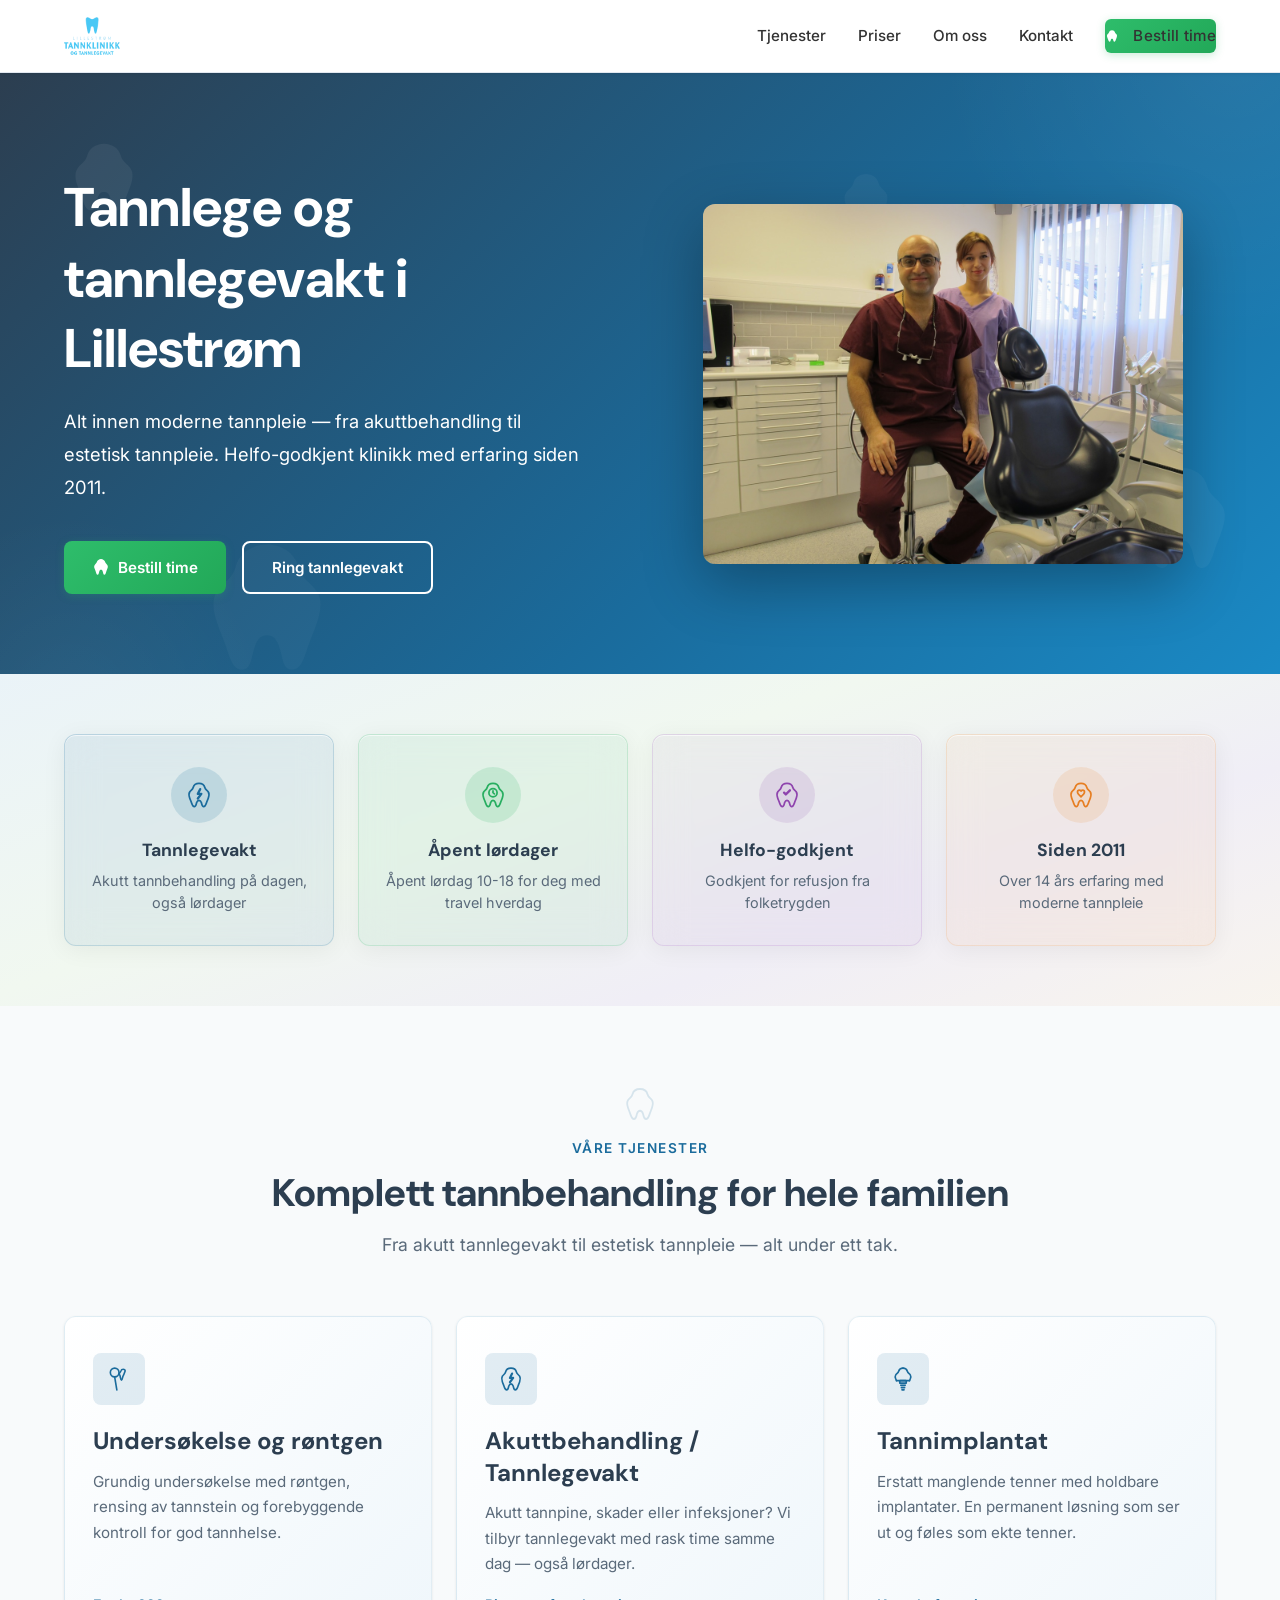
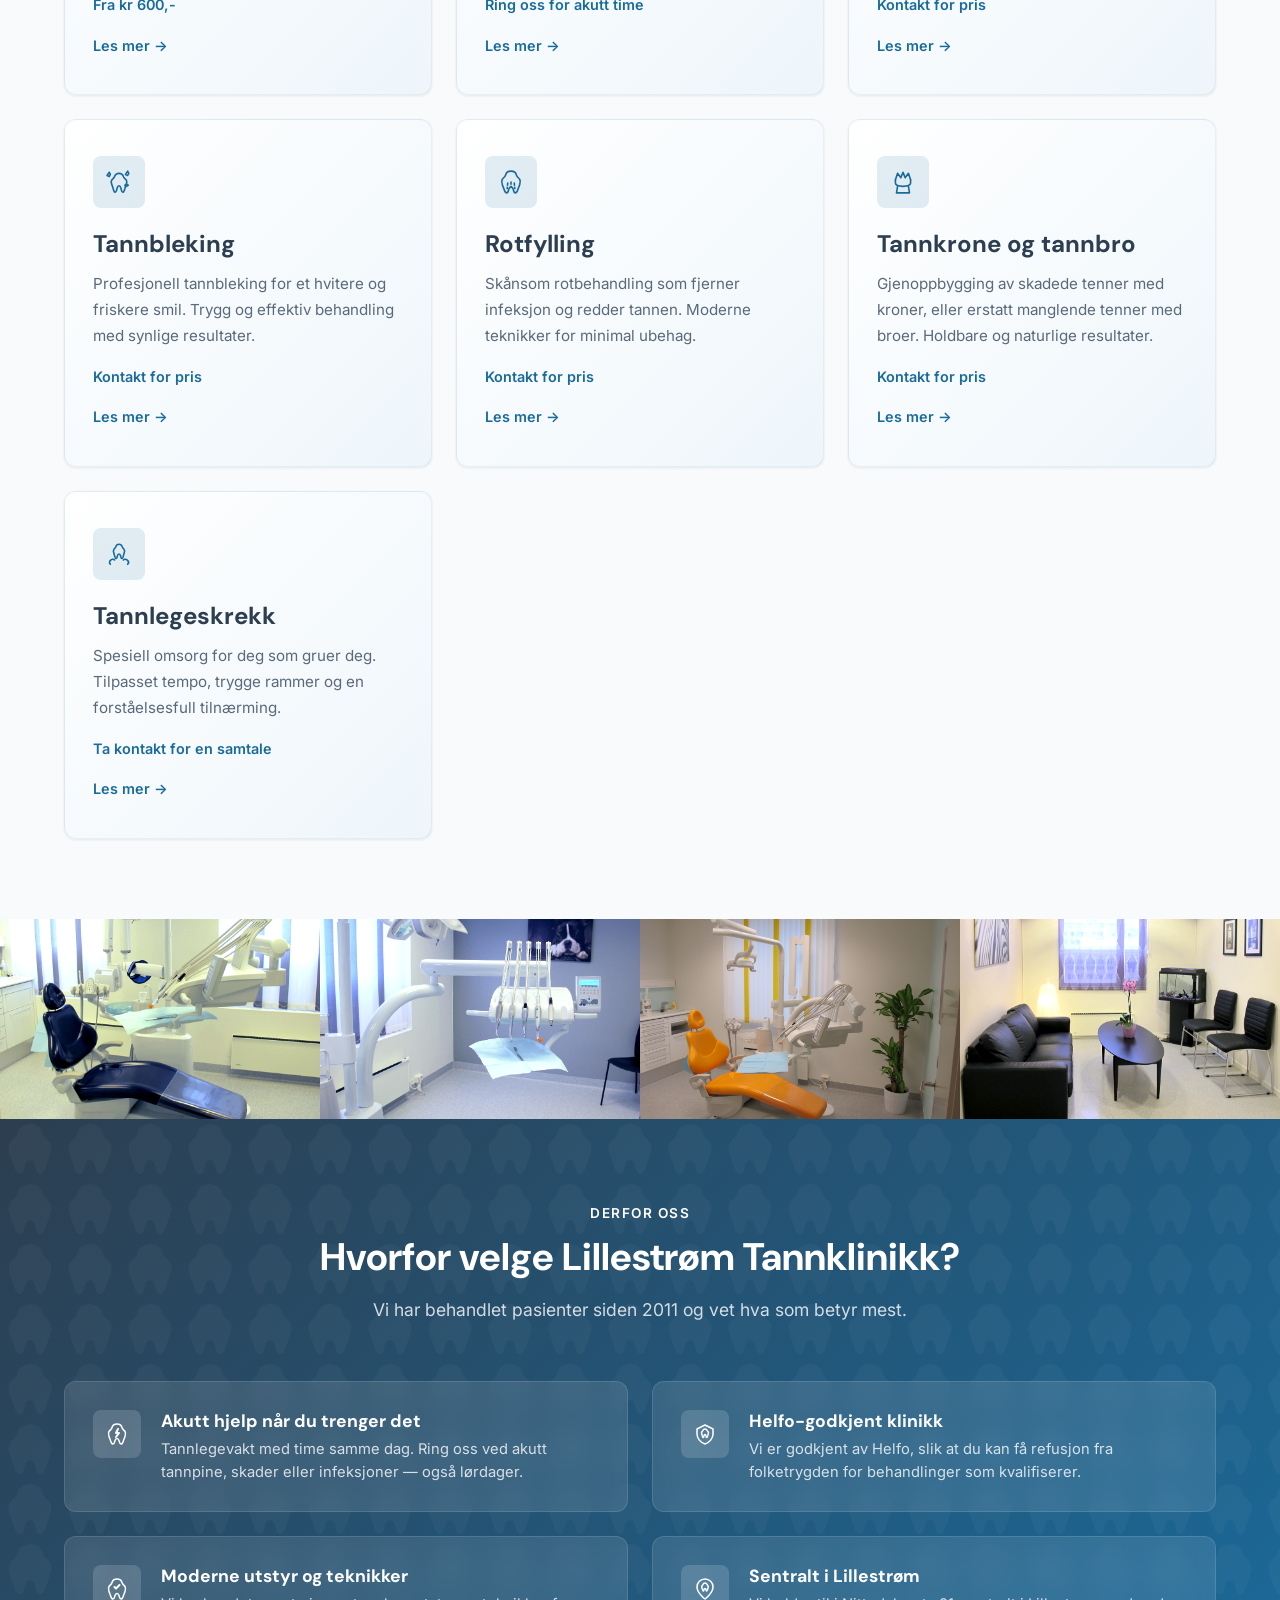
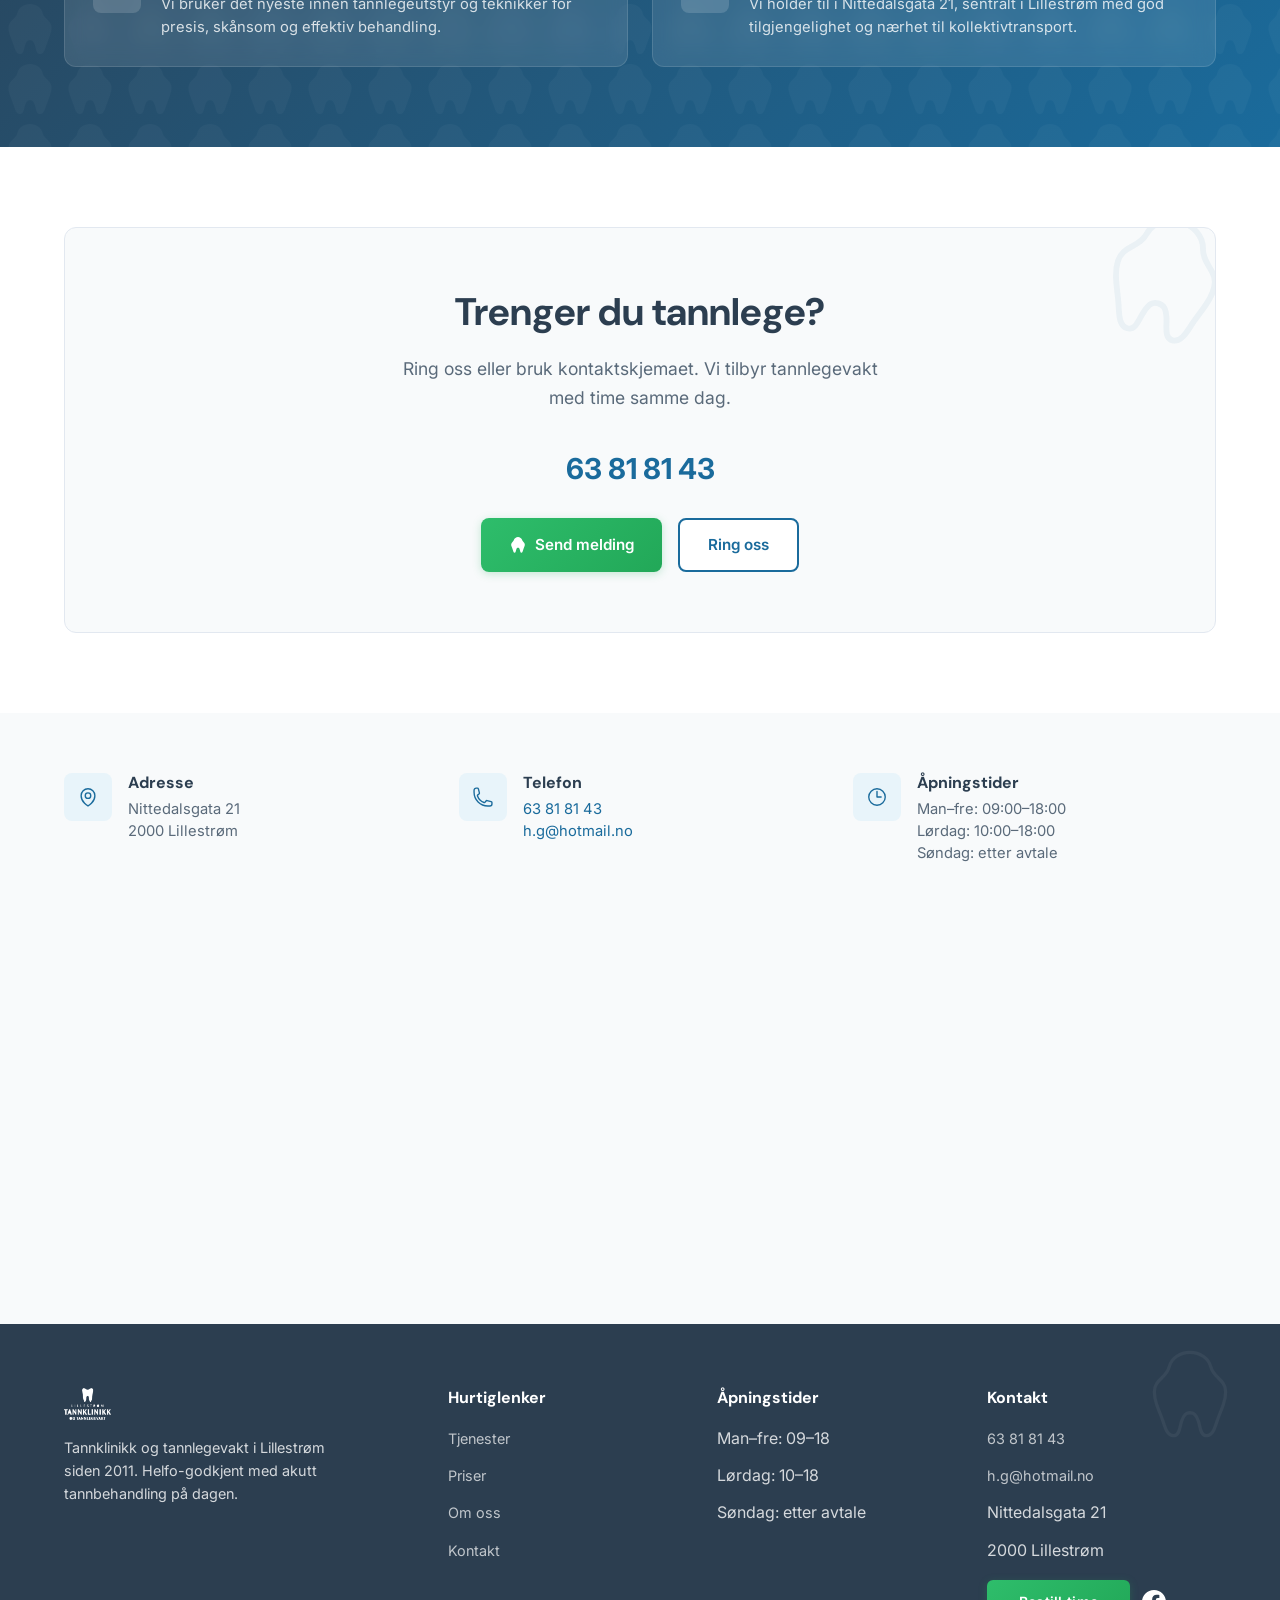
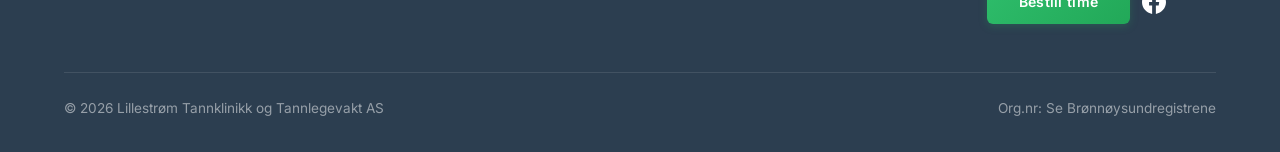
==== index.html @ 437e8899 "Add real clinic images, update om-side and forside - Add 9 clinic photos (team, treatment rooms, wai" ====
<!DOCTYPE html>
<html lang="nb">
<head>
  <meta charset="UTF-8">
  <meta name="viewport" content="width=device-width, initial-scale=1.0">
  <title>Lillestrøm Tannklinikk og Tannlegevakt — Tannlege i Lillestrøm</title>
  <meta name="description" content="Lillestrøm Tannklinikk og Tannlegevakt tilbyr alt innen moderne tannpleie. Akutt tannbehandling på dagen. Åpent man-fre 09-18, lørdag 10-18. Ring 63 81 81 43.">
  <meta name="keywords" content="tannlege lillestrøm, tannlegevakt, tannklinikk lillestrøm, akutt tannbehandling, tannimplantat">

  <!-- Open Graph -->
  <meta property="og:title" content="Lillestrøm Tannklinikk og Tannlegevakt">
  <meta property="og:description" content="Alt innen moderne tannpleie. Akutt tannbehandling på dagen. Helfo-godkjent.">
  <meta property="og:type" content="website">
  <meta property="og:url" content="https://www.lillestromtannlegevakt.no/">
  <meta property="og:locale" content="nb_NO">

  <!-- Fonts -->
  <link rel="preconnect" href="https://fonts.googleapis.com">
  <link rel="preconnect" href="https://fonts.gstatic.com" crossorigin>
  <link href="https://fonts.googleapis.com/css2?family=DM+Sans:wght@400;500;600;700&family=Inter:wght@400;500;600;700&display=swap" rel="stylesheet">

  <link rel="stylesheet" href="style.css">

  <!-- Schema.org LocalBusiness + Dentist -->
  <script type="application/ld+json">
  {
    "@context": "https://schema.org",
    "@type": "Dentist",
    "name": "Lillestrøm Tannklinikk og Tannlegevakt AS",
    "url": "https://www.lillestromtannlegevakt.no",
    "telephone": "+47 63 81 81 43",
    "email": "h.g@hotmail.no",
    "address": {
      "@type": "PostalAddress",
      "streetAddress": "Nittedalsgata 21",
      "addressLocality": "Lillestrøm",
      "postalCode": "2000",
      "addressCountry": "NO"
    },
    "openingHoursSpecification": [
      { "@type": "OpeningHoursSpecification", "dayOfWeek": ["Monday","Tuesday","Wednesday","Thursday","Friday"], "opens": "09:00", "closes": "18:00" },
      { "@type": "OpeningHoursSpecification", "dayOfWeek": ["Saturday"], "opens": "10:00", "closes": "18:00" }
    ],
    "priceRange": "$$",
    "foundingDate": "2011",
    "description": "Tannklinikk og tannlegevakt i Lillestrøm. Akutt tannbehandling på dagen. Helfo-godkjent."
  }
  </script>
</head>
<body>

  <!-- ===== HEADER ===== -->
  <header class="header">
    <div class="container">
      <a href="index.html" class="logo">
        <img src="assets/images/logo.png" alt="Lillestrøm Tannklinikk og Tannlegevakt AS" loading="eager">
      </a>
      <nav>
        <ul class="nav-links" id="navLinks">
          <li><a href="tjenester.html">Tjenester</a></li>
          <li><a href="priser.html">Priser</a></li>
          <li><a href="om.html">Om oss</a></li>
          <li><a href="kontakt.html">Kontakt</a></li>
          <li><a href="kontakt.html" class="btn btn-primary btn-nav">Bestill time</a></li>
        </ul>
      </nav>
      <button class="hamburger" id="hamburger" aria-label="Meny">
        <span></span>
        <span></span>
        <span></span>
      </button>
    </div>
  </header>

  <!-- ===== HERO ===== -->
  <section class="hero">
    <!-- Floating tooth decorations -->
    <div class="hero-teeth-decor" aria-hidden="true">
      <svg class="floating-tooth ft-1" viewBox="0 0 24 24" fill="rgba(255,255,255,0.06)"><path d="M12 2C9.5 2 7.5 3.5 7 5.5C6.5 7.5 5 8 4 9.5C3 11 3.5 13 4 14.5C4.5 16 5 17 5.5 18.5C6 20 6.5 22 8 22C9.5 22 9.5 20 10 18.5C10.5 17 11 16.5 12 16.5C13 16.5 13.5 17 14 18.5C14.5 20 14.5 22 16 22C17.5 22 18 20 18.5 18.5C19 17 19.5 16 20 14.5C20.5 13 21 11 20 9.5C19 8 17.5 7.5 17 5.5C16.5 3.5 14.5 2 12 2Z"/></svg>
      <svg class="floating-tooth ft-2" viewBox="0 0 24 24" fill="rgba(255,255,255,0.04)"><path d="M12 2C9.5 2 7.5 3.5 7 5.5C6.5 7.5 5 8 4 9.5C3 11 3.5 13 4 14.5C4.5 16 5 17 5.5 18.5C6 20 6.5 22 8 22C9.5 22 9.5 20 10 18.5C10.5 17 11 16.5 12 16.5C13 16.5 13.5 17 14 18.5C14.5 20 14.5 22 16 22C17.5 22 18 20 18.5 18.5C19 17 19.5 16 20 14.5C20.5 13 21 11 20 9.5C19 8 17.5 7.5 17 5.5C16.5 3.5 14.5 2 12 2Z"/></svg>
      <svg class="floating-tooth ft-3" viewBox="0 0 24 24" fill="rgba(255,255,255,0.05)"><path d="M12 2C9.5 2 7.5 3.5 7 5.5C6.5 7.5 5 8 4 9.5C3 11 3.5 13 4 14.5C4.5 16 5 17 5.5 18.5C6 20 6.5 22 8 22C9.5 22 9.5 20 10 18.5C10.5 17 11 16.5 12 16.5C13 16.5 13.5 17 14 18.5C14.5 20 14.5 22 16 22C17.5 22 18 20 18.5 18.5C19 17 19.5 16 20 14.5C20.5 13 21 11 20 9.5C19 8 17.5 7.5 17 5.5C16.5 3.5 14.5 2 12 2Z"/></svg>
      <svg class="floating-tooth ft-4" viewBox="0 0 24 24" fill="rgba(255,255,255,0.03)"><path d="M12 2C9.5 2 7.5 3.5 7 5.5C6.5 7.5 5 8 4 9.5C3 11 3.5 13 4 14.5C4.5 16 5 17 5.5 18.5C6 20 6.5 22 8 22C9.5 22 9.5 20 10 18.5C10.5 17 11 16.5 12 16.5C13 16.5 13.5 17 14 18.5C14.5 20 14.5 22 16 22C17.5 22 18 20 18.5 18.5C19 17 19.5 16 20 14.5C20.5 13 21 11 20 9.5C19 8 17.5 7.5 17 5.5C16.5 3.5 14.5 2 12 2Z"/></svg>
      <svg class="floating-tooth ft-5" viewBox="0 0 24 24" fill="rgba(255,255,255,0.04)"><path d="M12 2C9.5 2 7.5 3.5 7 5.5C6.5 7.5 5 8 4 9.5C3 11 3.5 13 4 14.5C4.5 16 5 17 5.5 18.5C6 20 6.5 22 8 22C9.5 22 9.5 20 10 18.5C10.5 17 11 16.5 12 16.5C13 16.5 13.5 17 14 18.5C14.5 20 14.5 22 16 22C17.5 22 18 20 18.5 18.5C19 17 19.5 16 20 14.5C20.5 13 21 11 20 9.5C19 8 17.5 7.5 17 5.5C16.5 3.5 14.5 2 12 2Z"/></svg>
    </div>
    <div class="container">
      <div class="hero-content">
        <h1>Tannlege og tannlegevakt i Lillestrøm</h1>
        <p>Alt innen moderne tannpleie — fra akuttbehandling til estetisk tannpleie. Helfo-godkjent klinikk med erfaring siden 2011.</p>
        <div class="hero-buttons">
          <a href="kontakt.html" class="btn btn-primary btn-tooth-icon">
            <svg class="btn-icon" viewBox="0 0 20 20" fill="currentColor"><path d="M10 1C7.8 1 6 2.5 5.5 4.3C5 6 3.8 6.5 3 7.8C2 9 2.5 10.8 3 12C3.5 13.3 3.8 14 4.2 15.3C4.7 17 5 18.5 6.2 18.5C7.5 18.5 7.5 17 8 15.3C8.5 13.5 8.8 13 10 13C11.2 13 11.5 13.5 12 15.3C12.5 17 12.5 18.5 13.8 18.5C15 18.5 15.3 17 15.8 15.3C16.2 14 16.5 13.3 17 12C17.5 10.8 18 9 17 7.8C16.2 6.5 15 6 14.5 4.3C14 2.5 12.2 1 10 1Z"/></svg>
            Bestill time
          </a>
          <a href="tel:63818143" class="btn btn-outline">Ring tannlegevakt</a>
        </div>
      </div>
      <div class="hero-image">
        <img src="assets/images/klinikk-1.png" alt="Tannlege Hossein Golkhani og assistent ved Lillestrøm Tannklinikk" class="hero-img" loading="eager">
      </div>
    </div>
  </section>

  <!-- ===== TRUST BADGES ===== -->
  <section class="trust">
    <div class="container">
      <div class="trust-grid">
        <div class="trust-card fade-in">
          <div class="trust-icon">
            <!-- Tooth with lightning = tannlegevakt -->
            <svg xmlns="http://www.w3.org/2000/svg" viewBox="0 0 24 24" fill="none" stroke="currentColor" stroke-width="1.5" stroke-linecap="round" stroke-linejoin="round"><path d="M12 2C9.5 2 7.5 3.5 7 5.5C6.5 7.5 5 8 4 9.5C3 11 3.5 13 4 14.5C4.5 16 5 17 5.5 18.5C6 20 6.5 22 8 22C9.5 22 9.5 20 10 18.5C10.5 17 11 16.5 12 16.5C13 16.5 13.5 17 14 18.5C14.5 20 14.5 22 16 22C17.5 22 18 20 18.5 18.5C19 17 19.5 16 20 14.5C20.5 13 21 11 20 9.5C19 8 17.5 7.5 17 5.5C16.5 3.5 14.5 2 12 2Z"/><path d="M13 7L11 11H14L11 15" stroke-width="2"/></svg>
          </div>
          <h3>Tannlegevakt</h3>
          <p>Akutt tannbehandling på dagen, også lørdager</p>
        </div>
        <div class="trust-card fade-in">
          <div class="trust-icon">
            <!-- Tooth with clock -->
            <svg xmlns="http://www.w3.org/2000/svg" viewBox="0 0 24 24" fill="none" stroke="currentColor" stroke-width="1.5" stroke-linecap="round" stroke-linejoin="round"><path d="M12 2C9.5 2 7.5 3.5 7 5.5C6.5 7.5 5 8 4 9.5C3 11 3.5 13 4 14.5C4.5 16 5 17 5.5 18.5C6 20 6.5 22 8 22C9.5 22 9.5 20 10 18.5C10.5 17 11 16.5 12 16.5C13 16.5 13.5 17 14 18.5C14.5 20 14.5 22 16 22C17.5 22 18 20 18.5 18.5C19 17 19.5 16 20 14.5C20.5 13 21 11 20 9.5C19 8 17.5 7.5 17 5.5C16.5 3.5 14.5 2 12 2Z"/><circle cx="12" cy="10" r="3.5"/><path d="M12 8.5V10L13.2 11"/></svg>
          </div>
          <h3>Åpent lørdager</h3>
          <p>Åpent lørdag 10-18 for deg med travel hverdag</p>
        </div>
        <div class="trust-card fade-in">
          <div class="trust-icon">
            <!-- Tooth with shield/checkmark = Helfo -->
            <svg xmlns="http://www.w3.org/2000/svg" viewBox="0 0 24 24" fill="none" stroke="currentColor" stroke-width="1.5" stroke-linecap="round" stroke-linejoin="round"><path d="M12 2C9.5 2 7.5 3.5 7 5.5C6.5 7.5 5 8 4 9.5C3 11 3.5 13 4 14.5C4.5 16 5 17 5.5 18.5C6 20 6.5 22 8 22C9.5 22 9.5 20 10 18.5C10.5 17 11 16.5 12 16.5C13 16.5 13.5 17 14 18.5C14.5 20 14.5 22 16 22C17.5 22 18 20 18.5 18.5C19 17 19.5 16 20 14.5C20.5 13 21 11 20 9.5C19 8 17.5 7.5 17 5.5C16.5 3.5 14.5 2 12 2Z"/><path d="M9.5 10L11 11.5L14.5 8" stroke-width="2"/></svg>
          </div>
          <h3>Helfo-godkjent</h3>
          <p>Godkjent for refusjon fra folketrygden</p>
        </div>
        <div class="trust-card fade-in">
          <div class="trust-icon">
            <!-- Tooth with heart = trust/experience -->
            <svg xmlns="http://www.w3.org/2000/svg" viewBox="0 0 24 24" fill="none" stroke="currentColor" stroke-width="1.5" stroke-linecap="round" stroke-linejoin="round"><path d="M12 2C9.5 2 7.5 3.5 7 5.5C6.5 7.5 5 8 4 9.5C3 11 3.5 13 4 14.5C4.5 16 5 17 5.5 18.5C6 20 6.5 22 8 22C9.5 22 9.5 20 10 18.5C10.5 17 11 16.5 12 16.5C13 16.5 13.5 17 14 18.5C14.5 20 14.5 22 16 22C17.5 22 18 20 18.5 18.5C19 17 19.5 16 20 14.5C20.5 13 21 11 20 9.5C19 8 17.5 7.5 17 5.5C16.5 3.5 14.5 2 12 2Z"/><path d="M12 13.5C12 13.5 9 11 9 9.5C9 8.5 9.7 7.8 10.5 7.8C11.1 7.8 11.7 8.2 12 8.7C12.3 8.2 12.9 7.8 13.5 7.8C14.3 7.8 15 8.5 15 9.5C15 11 12 13.5 12 13.5Z"/></svg>
          </div>
          <h3>Siden 2011</h3>
          <p>Over 14 års erfaring med moderne tannpleie</p>
        </div>
      </div>
    </div>
  </section>

  <!-- ===== TJENESTER ===== -->
  <section class="services" id="tjenester">
    <div class="container">
      <div class="section-header fade-in">
        <div class="section-tooth-icon" aria-hidden="true">
          <svg viewBox="0 0 24 24" fill="none" stroke="currentColor" stroke-width="1.2"><path d="M12 2C9.5 2 7.5 3.5 7 5.5C6.5 7.5 5 8 4 9.5C3 11 3.5 13 4 14.5C4.5 16 5 17 5.5 18.5C6 20 6.5 22 8 22C9.5 22 9.5 20 10 18.5C10.5 17 11 16.5 12 16.5C13 16.5 13.5 17 14 18.5C14.5 20 14.5 22 16 22C17.5 22 18 20 18.5 18.5C19 17 19.5 16 20 14.5C20.5 13 21 11 20 9.5C19 8 17.5 7.5 17 5.5C16.5 3.5 14.5 2 12 2Z"/></svg>
        </div>
        <span class="section-label">Våre tjenester</span>
        <h2>Komplett tannbehandling for hele familien</h2>
        <p>Fra akutt tannlegevakt til estetisk tannpleie — alt under ett tak.</p>
      </div>
      <div class="services-grid">
        <div class="service-card fade-in">
          <div class="service-icon">
            <!-- Dental mirror + tooth -->
            <svg xmlns="http://www.w3.org/2000/svg" viewBox="0 0 24 24" fill="none" stroke="currentColor" stroke-width="1.5" stroke-linecap="round" stroke-linejoin="round"><circle cx="8" cy="6" r="4"/><path d="M8 10l2 12"/><path d="M16 3c-1 0-2 .7-2.2 1.5-.3 1-.8 1.5-1.3 2-.5.8-.2 1.5.3 2 .3.8.3 1.2.5 2.2.3 1.5.5 2.5 1 2.5s.7-1 1-2.5c.3-1.5.5-1.5 1-2.5.5-1 .5-1.5 1-2.5S18 3 16 3Z"/></svg>
          </div>
          <h3>Undersøkelse og røntgen</h3>
          <p>Grundig undersøkelse med røntgen, rensing av tannstein og forebyggende kontroll for god tannhelse.</p>
          <span class="service-price">Fra kr 600,-</span>
          <a href="tjenester.html#undersokelse" class="link-arrow">Les mer &rarr;</a>
        </div>
        <div class="service-card fade-in">
          <div class="service-icon">
            <!-- Tooth with lightning = emergency -->
            <svg xmlns="http://www.w3.org/2000/svg" viewBox="0 0 24 24" fill="none" stroke="currentColor" stroke-width="1.5" stroke-linecap="round" stroke-linejoin="round"><path d="M12 2C9.5 2 7.5 3.5 7 5.5C6.5 7.5 5 8 4 9.5C3 11 3.5 13 4 14.5C4.5 16 5 17 5.5 18.5C6 20 6.5 22 8 22C9.5 22 9.5 20 10 18.5C10.5 17 11 16.5 12 16.5C13 16.5 13.5 17 14 18.5C14.5 20 14.5 22 16 22C17.5 22 18 20 18.5 18.5C19 17 19.5 16 20 14.5C20.5 13 21 11 20 9.5C19 8 17.5 7.5 17 5.5C16.5 3.5 14.5 2 12 2Z"/><path d="M13 7L11 11H14L11 15" stroke-width="2"/></svg>
          </div>
          <h3>Akuttbehandling / Tannlegevakt</h3>
          <p>Akutt tannpine, skader eller infeksjoner? Vi tilbyr tannlegevakt med rask time samme dag — også lørdager.</p>
          <span class="service-price">Ring oss for akutt time</span>
          <a href="tjenester.html#akutt" class="link-arrow">Les mer &rarr;</a>
        </div>
        <div class="service-card fade-in">
          <div class="service-icon">
            <!-- Implant icon - tooth with screw -->
            <svg xmlns="http://www.w3.org/2000/svg" viewBox="0 0 24 24" fill="none" stroke="currentColor" stroke-width="1.5" stroke-linecap="round" stroke-linejoin="round"><path d="M12 2C10 2 8.5 3.2 8 4.8C7.5 6.5 6.2 7 5.3 8.2C4.5 9.5 4.8 11 5.3 12C5.8 13 6 13.5 6 13.5"/><path d="M12 2C14 2 15.5 3.2 16 4.8C16.5 6.5 17.8 7 18.7 8.2C19.5 9.5 19.2 11 18.7 12C18.2 13 18 13.5 18 13.5"/><path d="M6 13.5H18"/><rect x="9" y="13.5" width="6" height="2.5" rx="0.5"/><path d="M9.5 16L14.5 16"/><path d="M10 18L14 18"/><path d="M10.5 20L13.5 20"/><path d="M11 22L13 22"/></svg>
          </div>
          <h3>Tannimplantat</h3>
          <p>Erstatt manglende tenner med holdbare implantater. En permanent løsning som ser ut og føles som ekte tenner.</p>
          <span class="service-price">Kontakt for pris</span>
          <a href="tjenester.html#tannimplantat" class="link-arrow">Les mer &rarr;</a>
        </div>
        <div class="service-card fade-in">
          <div class="service-icon">
            <!-- Sparkling tooth = whitening -->
            <svg xmlns="http://www.w3.org/2000/svg" viewBox="0 0 24 24" fill="none" stroke="currentColor" stroke-width="1.5" stroke-linecap="round" stroke-linejoin="round"><path d="M12 4C10 4 8.5 5.2 8 6.8C7.5 8.5 6.2 9 5.3 10.2C4.5 11.5 4.8 13 5.3 14.2C5.8 15.5 6.2 16.5 6.5 17.8C7 19.5 7.3 21.5 8.5 21.5C9.7 21.5 9.7 19.5 10.2 17.8C10.7 16 11 15.5 12 15.5C13 15.5 13.3 16 13.8 17.8C14.3 19.5 14.3 21.5 15.5 21.5C16.7 21.5 17 19.5 17.5 17.8C17.8 16.5 18.2 15.5 18.7 14.2C19.2 13 19.5 11.5 18.7 10.2C17.8 9 16.5 8.5 16 6.8C15.5 5.2 14 4 12 4Z"/><path d="M3 3L4 5L3 7L1 6L3 3Z" class="sparkle"/><path d="M20 2L21 4L20 6L18 5L20 2Z" class="sparkle"/><path d="M19 14L20.5 15L19 16L17.5 15L19 14Z" class="sparkle"/></svg>
          </div>
          <h3>Tannbleking</h3>
          <p>Profesjonell tannbleking for et hvitere og friskere smil. Trygg og effektiv behandling med synlige resultater.</p>
          <span class="service-price">Kontakt for pris</span>
          <a href="tjenester.html#tannbleking" class="link-arrow">Les mer &rarr;</a>
        </div>
        <div class="service-card fade-in">
          <div class="service-icon">
            <!-- Tooth with root lines = rotfylling -->
            <svg xmlns="http://www.w3.org/2000/svg" viewBox="0 0 24 24" fill="none" stroke="currentColor" stroke-width="1.5" stroke-linecap="round" stroke-linejoin="round"><path d="M12 2C9.5 2 7.5 3.5 7 5.5C6.5 7.5 5 8 4 9.5C3 11 3.5 13 4 14.5C4.5 16 5 17 5.5 18.5C6 20 6.5 22 8 22C9.5 22 9.5 20 10 18.5C10.5 17 11 16.5 12 16.5C13 16.5 13.5 17 14 18.5C14.5 20 14.5 22 16 22C17.5 22 18 20 18.5 18.5C19 17 19.5 16 20 14.5C20.5 13 21 11 20 9.5C19 8 17.5 7.5 17 5.5C16.5 3.5 14.5 2 12 2Z"/><path d="M9 13L8.5 18" stroke-dasharray="2 2"/><path d="M12 12L12 17" stroke-dasharray="2 2"/><path d="M15 13L15.5 18" stroke-dasharray="2 2"/></svg>
          </div>
          <h3>Rotfylling</h3>
          <p>Skånsom rotbehandling som fjerner infeksjon og redder tannen. Moderne teknikker for minimal ubehag.</p>
          <span class="service-price">Kontakt for pris</span>
          <a href="tjenester.html#rotfylling" class="link-arrow">Les mer &rarr;</a>
        </div>
        <div class="service-card fade-in">
          <div class="service-icon">
            <!-- Dental crown -->
            <svg xmlns="http://www.w3.org/2000/svg" viewBox="0 0 24 24" fill="none" stroke="currentColor" stroke-width="1.5" stroke-linecap="round" stroke-linejoin="round"><path d="M5 10L7 4L10 8L12 3L14 8L17 4L19 10"/><path d="M5 10C5 10 5 12 5 13C5 15 7 16 12 16C17 16 19 15 19 13C19 12 19 10 19 10"/><path d="M7 16L6 22H18L17 16"/></svg>
          </div>
          <h3>Tannkrone og tannbro</h3>
          <p>Gjenoppbygging av skadede tenner med kroner, eller erstatt manglende tenner med broer. Holdbare og naturlige resultater.</p>
          <span class="service-price">Kontakt for pris</span>
          <a href="tjenester.html#tannkrone" class="link-arrow">Les mer &rarr;</a>
        </div>
        <div class="service-card fade-in">
          <div class="service-icon">
            <!-- Gentle hands with tooth -->
            <svg xmlns="http://www.w3.org/2000/svg" viewBox="0 0 24 24" fill="none" stroke="currentColor" stroke-width="1.5" stroke-linecap="round" stroke-linejoin="round"><path d="M12 3C10.5 3 9.5 3.8 9.2 5C8.8 6.2 8 6.8 7.3 7.8C6.5 8.8 6.8 10 7.2 11C7.5 12 7.8 12.8 8 13.8C8.3 15 8.5 16.2 9.3 16.2C10.2 16.2 10.2 15 10.5 13.8C10.8 12.5 11 12 12 12C13 12 13.2 12.5 13.5 13.8C13.8 15 13.8 16.2 14.7 16.2C15.5 16.2 15.7 15 16 13.8C16.2 12.8 16.5 12 16.8 11C17.2 10 17.5 8.8 16.7 7.8C16 6.8 15.2 6.2 14.8 5C14.5 3.8 13.5 3 12 3Z"/><path d="M4 18C5 17 7 16.5 8 17.5" /><path d="M20 18C19 17 17 16.5 16 17.5"/><path d="M4 18C3 19 3 20.5 4 21.5"/><path d="M20 18C21 19 21 20.5 20 21.5"/></svg>
          </div>
          <h3>Tannlegeskrekk</h3>
          <p>Spesiell omsorg for deg som gruer deg. Tilpasset tempo, trygge rammer og en forståelsesfull tilnærming.</p>
          <span class="service-price">Ta kontakt for en samtale</span>
          <a href="tjenester.html#tannlegeskrekk" class="link-arrow">Les mer &rarr;</a>
        </div>
      </div>
    </div>
  </section>

  <!-- ===== IMAGE STRIP ===== -->
  <section class="image-strip">
    <div class="image-strip-grid">
      <div class="image-strip-item"><img src="assets/images/klinikk-5.png" alt="Behandlingsrom" loading="lazy"></div>
      <div class="image-strip-item"><img src="assets/images/klinikk-6.png" alt="Tannlegeutstyr" loading="lazy"></div>
      <div class="image-strip-item"><img src="assets/images/klinikk-9.png" alt="Behandlingsrom" loading="lazy"></div>
      <div class="image-strip-item"><img src="assets/images/klinikk-7.png" alt="Venterom" loading="lazy"></div>
    </div>
  </section>

  <!-- ===== HVORFOR VELGE OSS ===== -->
  <section class="why-us">
    <div class="container">
      <div class="section-header fade-in">
        <span class="section-label">Derfor oss</span>
        <h2>Hvorfor velge Lillestrøm Tannklinikk?</h2>
        <p>Vi har behandlet pasienter siden 2011 og vet hva som betyr mest.</p>
      </div>
      <div class="why-grid">
        <div class="why-card fade-in">
          <div class="why-card-icon">
            <!-- Tooth with lightning = fast emergency -->
            <svg xmlns="http://www.w3.org/2000/svg" viewBox="0 0 24 24" fill="none" stroke="currentColor" stroke-width="1.5" stroke-linecap="round" stroke-linejoin="round"><path d="M12 2C9.5 2 7.5 3.5 7 5.5C6.5 7.5 5 8 4 9.5C3 11 3.5 13 4 14.5C4.5 16 5 17 5.5 18.5C6 20 6.5 22 8 22C9.5 22 9.5 20 10 18.5C10.5 17 11 16.5 12 16.5C13 16.5 13.5 17 14 18.5C14.5 20 14.5 22 16 22C17.5 22 18 20 18.5 18.5C19 17 19.5 16 20 14.5C20.5 13 21 11 20 9.5C19 8 17.5 7.5 17 5.5C16.5 3.5 14.5 2 12 2Z"/><path d="M13 7L11 11H14L11 15" stroke-width="2"/></svg>
          </div>
          <div>
            <h3>Akutt hjelp når du trenger det</h3>
            <p>Tannlegevakt med time samme dag. Ring oss ved akutt tannpine, skader eller infeksjoner — også lørdager.</p>
          </div>
        </div>
        <div class="why-card fade-in">
          <div class="why-card-icon">
            <!-- Tooth with shield/checkmark = Helfo -->
            <svg xmlns="http://www.w3.org/2000/svg" viewBox="0 0 24 24" fill="none" stroke="currentColor" stroke-width="1.5" stroke-linecap="round" stroke-linejoin="round"><path d="M12 3L4 7V12C4 16.5 7.5 20.5 12 22C16.5 20.5 20 16.5 20 12V7L12 3Z"/><path d="M12 7C11 7 10.2 7.5 10 8.2C9.7 9 9.2 9.3 8.8 10C8.3 10.7 8.5 11.5 8.8 12C9 12.7 9.2 13 9.3 13.7C9.5 14.5 9.7 15.5 10.2 15.5C10.8 15.5 10.8 14.5 11 13.7C11.2 12.8 11.3 12.5 12 12.5C12.7 12.5 12.8 12.8 13 13.7C13.2 14.5 13.2 15.5 13.8 15.5C14.3 15.5 14.5 14.5 14.7 13.7C14.8 13 15 12.7 15.2 12C15.5 11.5 15.7 10.7 15.2 10C14.8 9.3 14.3 9 14 8.2C13.8 7.5 13 7 12 7Z"/></svg>
          </div>
          <div>
            <h3>Helfo-godkjent klinikk</h3>
            <p>Vi er godkjent av Helfo, slik at du kan få refusjon fra folketrygden for behandlinger som kvalifiserer.</p>
          </div>
        </div>
        <div class="why-card fade-in">
          <div class="why-card-icon">
            <!-- Tooth with shield = modern protection -->
            <svg xmlns="http://www.w3.org/2000/svg" viewBox="0 0 24 24" fill="none" stroke="currentColor" stroke-width="1.5" stroke-linecap="round" stroke-linejoin="round"><path d="M12 2C9.5 2 7.5 3.5 7 5.5C6.5 7.5 5 8 4 9.5C3 11 3.5 13 4 14.5C4.5 16 5 17 5.5 18.5C6 20 6.5 22 8 22C9.5 22 9.5 20 10 18.5C10.5 17 11 16.5 12 16.5C13 16.5 13.5 17 14 18.5C14.5 20 14.5 22 16 22C17.5 22 18 20 18.5 18.5C19 17 19.5 16 20 14.5C20.5 13 21 11 20 9.5C19 8 17.5 7.5 17 5.5C16.5 3.5 14.5 2 12 2Z"/><path d="M9.5 10L11 11.5L14.5 8" stroke-width="2"/></svg>
          </div>
          <div>
            <h3>Moderne utstyr og teknikker</h3>
            <p>Vi bruker det nyeste innen tannlegeutstyr og teknikker for presis, skånsom og effektiv behandling.</p>
          </div>
        </div>
        <div class="why-card fade-in">
          <div class="why-card-icon">
            <!-- Location pin with tooth inside -->
            <svg xmlns="http://www.w3.org/2000/svg" viewBox="0 0 24 24" fill="none" stroke="currentColor" stroke-width="1.5" stroke-linecap="round" stroke-linejoin="round"><path d="M12 22S4 16 4 10a8 8 0 1 1 16 0c0 6-8 12-8 12Z"/><path d="M12 6C11 6 10.3 6.5 10.1 7.2C9.8 8 9.3 8.3 9 9C8.5 9.7 8.7 10.5 9 11C9.2 11.5 9.3 12 9.5 12.5C9.7 13.2 9.8 14 10.3 14C10.8 14 10.8 13.2 11 12.5C11.2 11.8 11.3 11.5 12 11.5C12.7 11.5 12.8 11.8 13 12.5C13.2 13.2 13.2 14 13.7 14C14.2 14 14.3 13.2 14.5 12.5C14.7 12 14.8 11.5 15 11C15.3 10.5 15.5 9.7 15 9C14.7 8.3 14.2 8 14 7.2C13.7 6.5 13 6 12 6Z"/></svg>
          </div>
          <div>
            <h3>Sentralt i Lillestrøm</h3>
            <p>Vi holder til i Nittedalsgata 21, sentralt i Lillestrøm med god tilgjengelighet og nærhet til kollektivtransport.</p>
          </div>
        </div>
      </div>
    </div>
  </section>

  <!-- ===== CTA BANNER ===== -->
  <section class="cta-banner">
    <div class="container">
      <div class="cta-inner fade-in">
        <div class="cta-tooth-decor" aria-hidden="true">
          <svg viewBox="0 0 24 24" fill="none" stroke="currentColor" stroke-width="1"><path d="M12 2C9.5 2 7.5 3.5 7 5.5C6.5 7.5 5 8 4 9.5C3 11 3.5 13 4 14.5C4.5 16 5 17 5.5 18.5C6 20 6.5 22 8 22C9.5 22 9.5 20 10 18.5C10.5 17 11 16.5 12 16.5C13 16.5 13.5 17 14 18.5C14.5 20 14.5 22 16 22C17.5 22 18 20 18.5 18.5C19 17 19.5 16 20 14.5C20.5 13 21 11 20 9.5C19 8 17.5 7.5 17 5.5C16.5 3.5 14.5 2 12 2Z"/></svg>
        </div>
        <h2>Trenger du tannlege?</h2>
        <p>Ring oss eller bruk kontaktskjemaet. Vi tilbyr tannlegevakt med time samme dag.</p>
        <span class="cta-phone"><a href="tel:63818143">63 81 81 43</a></span>
        <div style="display: flex; gap: 16px; justify-content: center; flex-wrap: wrap;">
          <a href="kontakt.html" class="btn btn-primary btn-tooth-icon">
            <svg class="btn-icon" viewBox="0 0 20 20" fill="currentColor"><path d="M10 1C7.8 1 6 2.5 5.5 4.3C5 6 3.8 6.5 3 7.8C2 9 2.5 10.8 3 12C3.5 13.3 3.8 14 4.2 15.3C4.7 17 5 18.5 6.2 18.5C7.5 18.5 7.5 17 8 15.3C8.5 13.5 8.8 13 10 13C11.2 13 11.5 13.5 12 15.3C12.5 17 12.5 18.5 13.8 18.5C15 18.5 15.3 17 15.8 15.3C16.2 14 16.5 13.3 17 12C17.5 10.8 18 9 17 7.8C16.2 6.5 15 6 14.5 4.3C14 2.5 12.2 1 10 1Z"/></svg>
            Send melding
          </a>
          <a href="tel:63818143" class="btn btn-secondary">Ring oss</a>
        </div>
      </div>
    </div>
  </section>

  <!-- ===== KONTAKT BAR ===== -->
  <section class="contact-bar">
    <div class="container">
      <div class="contact-grid">
        <div class="contact-item fade-in">
          <div class="contact-item-icon">
            <svg xmlns="http://www.w3.org/2000/svg" fill="none" viewBox="0 0 24 24" stroke-width="1.5" stroke="currentColor"><path stroke-linecap="round" stroke-linejoin="round" d="M15 10.5a3 3 0 1 1-6 0 3 3 0 0 1 6 0Z" /><path stroke-linecap="round" stroke-linejoin="round" d="M19.5 10.5c0 7.142-7.5 11.25-7.5 11.25S4.5 17.642 4.5 10.5a7.5 7.5 0 1 1 15 0Z" /></svg>
          </div>
          <div>
            <h3>Adresse</h3>
            <p>Nittedalsgata 21<br>2000 Lillestrøm</p>
          </div>
        </div>
        <div class="contact-item fade-in">
          <div class="contact-item-icon">
            <svg xmlns="http://www.w3.org/2000/svg" fill="none" viewBox="0 0 24 24" stroke-width="1.5" stroke="currentColor"><path stroke-linecap="round" stroke-linejoin="round" d="M2.25 6.75c0 8.284 6.716 15 15 15h2.25a2.25 2.25 0 0 0 2.25-2.25v-1.372c0-.516-.351-.966-.852-1.091l-4.423-1.106c-.44-.11-.902.055-1.173.417l-.97 1.293c-.282.376-.769.542-1.21.38a12.035 12.035 0 0 1-7.143-7.143c-.162-.441.004-.928.38-1.21l1.293-.97c.363-.271.527-.734.417-1.173L6.963 3.102a1.125 1.125 0 0 0-1.091-.852H4.5A2.25 2.25 0 0 0 2.25 4.5v2.25Z" /></svg>
          </div>
          <div>
            <h3>Telefon</h3>
            <p><a href="tel:63818143">63 81 81 43</a><br><a href="mailto:h.g@hotmail.no">h.g@hotmail.no</a></p>
          </div>
        </div>
        <div class="contact-item fade-in">
          <div class="contact-item-icon">
            <svg xmlns="http://www.w3.org/2000/svg" fill="none" viewBox="0 0 24 24" stroke-width="1.5" stroke="currentColor"><path stroke-linecap="round" stroke-linejoin="round" d="M12 6v6h4.5m4.5 0a9 9 0 1 1-18 0 9 9 0 0 1 18 0Z" /></svg>
          </div>
          <div>
            <h3>Åpningstider</h3>
            <p>Man–fre: 09:00–18:00<br>Lørdag: 10:00–18:00<br>Søndag: etter avtale</p>
          </div>
        </div>
      </div>
    </div>
  </section>

  <!-- ===== MAP ===== -->
  <section class="map-section">
    <iframe
      src="https://www.google.com/maps/embed?pb=!1m18!1m12!1m3!1d2000!2d11.0503!3d59.9555!2m3!1f0!2f0!3f0!3m2!1i1024!2i768!4f13.1!3m3!1m2!1s0x4641587a3f0f7b6f%3A0x1234567890abcdef!2sNittedalsgata%2021%2C%202000%20Lillestr%C3%B8m!5e0!3m2!1sno!2sno!4v1700000000000!5m2!1sno!2sno"
      allowfullscreen=""
      loading="lazy"
      referrerpolicy="no-referrer-when-downgrade"
      title="Kart til Lillestrøm Tannklinikk og Tannlegevakt">
    </iframe>
  </section>

  <!-- ===== FOOTER ===== -->
  <footer class="footer">
    <div class="container">
      <div class="footer-grid">
        <div class="footer-brand">
          <a href="index.html" class="logo">
            <img src="assets/images/logo.png" alt="Lillestrøm Tannklinikk og Tannlegevakt AS">
          </a>
          <p>Tannklinikk og tannlegevakt i Lillestrøm siden 2011. Helfo-godkjent med akutt tannbehandling på dagen.</p>
        </div>
        <div>
          <h4>Hurtiglenker</h4>
          <ul class="footer-links">
            <li><a href="tjenester.html">Tjenester</a></li>
            <li><a href="priser.html">Priser</a></li>
            <li><a href="om.html">Om oss</a></li>
            <li><a href="kontakt.html">Kontakt</a></li>
          </ul>
        </div>
        <div>
          <h4>Åpningstider</h4>
          <ul class="footer-links">
            <li>Man–fre: 09–18</li>
            <li>Lørdag: 10–18</li>
            <li>Søndag: etter avtale</li>
          </ul>
        </div>
        <div>
          <h4>Kontakt</h4>
          <ul class="footer-links">
            <li><a href="tel:63818143">63 81 81 43</a></li>
            <li><a href="mailto:h.g@hotmail.no">h.g@hotmail.no</a></li>
            <li>Nittedalsgata 21</li>
            <li>2000 Lillestrøm</li>
          </ul>
          <div style="margin-top: 16px; display: flex; gap: 12px; align-items: center;">
            <a href="kontakt.html" class="btn btn-primary btn-nav">Bestill time</a>
            <a href="https://www.facebook.com/Lillestr%C3%B8m-tannklinikk-og-tannlegevakt-AS-356193124541478/" target="_blank" rel="noopener noreferrer" aria-label="Facebook" style="color: #fff; display: inline-flex;">
              <svg xmlns="http://www.w3.org/2000/svg" width="24" height="24" viewBox="0 0 24 24" fill="currentColor"><path d="M24 12.073c0-6.627-5.373-12-12-12s-12 5.373-12 12c0 5.99 4.388 10.954 10.125 11.854v-8.385H7.078v-3.47h3.047V9.43c0-3.007 1.792-4.669 4.533-4.669 1.312 0 2.686.235 2.686.235v2.953H15.83c-1.491 0-1.956.925-1.956 1.874v2.25h3.328l-.532 3.47h-2.796v8.385C19.612 23.027 24 18.062 24 12.073z"/></svg>
            </a>
          </div>
        </div>
      </div>
      <div class="footer-bottom">
        <span>&copy; 2026 Lillestrøm Tannklinikk og Tannlegevakt AS</span>
        <span>Org.nr: Se Brønnøysundregistrene</span>
      </div>
    </div>
  </footer>

  <script src="main.js"></script>
</body>
</html>
---- style.css ----
/* ===== RESET & BASE ===== */
*, *::before, *::after {
  box-sizing: border-box;
  margin: 0;
  padding: 0;
}

:root {
  --primary: #1A6B9C;
  --primary-dark: #145980;
  --primary-light: #E8F4FA;
  --secondary: #2C3E50;
  --accent: #27AE60;
  --accent-hover: #219a52;
  --bg: #F8FAFB;
  --white: #FFFFFF;
  --text: #333333;
  --text-light: #5a6a7a;
  --border: #E2E8F0;
  --shadow-sm: 0 1px 3px rgba(0,0,0,0.08);
  --shadow-md: 0 4px 12px rgba(0,0,0,0.1);
  --shadow-lg: 0 8px 30px rgba(0,0,0,0.12);
  --radius: 12px;
  --radius-sm: 8px;
  --transition: 0.3s ease;
}

html {
  scroll-behavior: smooth;
  font-size: 16px;
}

body {
  font-family: 'Inter', 'Open Sans', -apple-system, BlinkMacSystemFont, sans-serif;
  color: var(--text);
  background: var(--bg);
  line-height: 1.7;
  -webkit-font-smoothing: antialiased;
}

img {
  max-width: 100%;
  height: auto;
  display: block;
}

a {
  color: var(--primary);
  text-decoration: none;
  transition: color var(--transition);
}

a:hover {
  color: var(--primary-dark);
}

h1, h2, h3, h4 {
  font-family: 'DM Sans', 'Inter', sans-serif;
  color: var(--secondary);
  line-height: 1.3;
  font-weight: 700;
}

h1 { font-size: clamp(2rem, 5vw, 3.2rem); }
h2 { font-size: clamp(1.6rem, 3.5vw, 2.4rem); }
h3 { font-size: clamp(1.2rem, 2.5vw, 1.5rem); }

.container {
  max-width: 1200px;
  margin: 0 auto;
  padding: 0 24px;
}

section {
  padding: 80px 0;
}

/* ===== HEADER / NAV ===== */
.header {
  position: sticky;
  top: 0;
  z-index: 1000;
  background: var(--white);
  border-bottom: 1px solid var(--border);
  box-shadow: var(--shadow-sm);
}

.header .container {
  display: flex;
  align-items: center;
  justify-content: space-between;
  height: 72px;
}

.logo {
  display: flex;
  align-items: center;
  gap: 0;
}

.logo img {
  height: 38px;
  width: auto;
}

.nav-links {
  display: flex;
  align-items: center;
  gap: 32px;
  list-style: none;
}

.nav-links a {
  color: var(--text);
  font-size: 0.95rem;
  font-weight: 500;
  position: relative;
  padding: 4px 0;
}

.nav-links a:not(.btn)::after {
  content: '';
  position: absolute;
  bottom: -2px;
  left: 0;
  width: 0;
  height: 2px;
  background: var(--primary);
  transition: width var(--transition);
}

.nav-links a:not(.btn):hover::after,
.nav-links a:not(.btn).active::after {
  width: 100%;
}

.nav-links a:not(.btn):hover {
  color: var(--primary);
}

.nav-links a:not(.btn).active {
  color: var(--primary);
}

/* CTA Button */
.btn {
  display: inline-flex;
  align-items: center;
  gap: 8px;
  padding: 12px 28px;
  border-radius: var(--radius-sm);
  font-weight: 600;
  font-size: 0.95rem;
  cursor: pointer;
  transition: all var(--transition);
  border: none;
  text-decoration: none;
}

.btn-primary {
  background: linear-gradient(135deg, #2ebd6b, #22a858);
  color: var(--white);
  box-shadow: 0 2px 8px rgba(39, 174, 96, 0.25);
}

.btn-primary:hover {
  background: linear-gradient(135deg, #34d477, #27ae60);
  color: var(--white);
  transform: translateY(-1px);
  box-shadow: 0 6px 20px rgba(39, 174, 96, 0.35);
}

.btn-secondary {
  background: var(--white);
  color: var(--primary);
  border: 2px solid var(--primary);
}

.btn-secondary:hover {
  background: var(--primary);
  color: var(--white);
  transform: translateY(-1px);
}

.btn-outline {
  background: transparent;
  color: var(--white);
  border: 2px solid var(--white);
}

.btn-outline:hover {
  background: var(--white);
  color: var(--primary);
}

.btn-nav {
  padding: 10px 32px;
  font-size: 0.88rem;
  border-radius: 6px;
  letter-spacing: 0.3px;
}

/* Subtle pulse on nav CTA */
@keyframes subtlePulse {
  0%, 100% { box-shadow: 0 0 0 0 rgba(39, 174, 96, 0.4); }
  50% { box-shadow: 0 0 0 6px rgba(39, 174, 96, 0); }
}

.header .btn-nav {
  animation: subtlePulse 3s ease-in-out infinite;
  animation-delay: 2s;
}

/* Hamburger */
.hamburger {
  display: none;
  flex-direction: column;
  gap: 5px;
  cursor: pointer;
  background: none;
  border: none;
  padding: 8px;
}

.hamburger span {
  display: block;
  width: 24px;
  height: 2.5px;
  background: var(--text);
  border-radius: 2px;
  transition: all var(--transition);
}

.hamburger.active span:nth-child(1) {
  transform: rotate(45deg) translate(5px, 5px);
}

.hamburger.active span:nth-child(2) {
  opacity: 0;
}

.hamburger.active span:nth-child(3) {
  transform: rotate(-45deg) translate(5px, -5px);
}

/* ===== HERO ===== */
.hero {
  background: linear-gradient(135deg, var(--secondary) 0%, var(--primary) 60%, #1a8bc7 100%);
  color: var(--white);
  padding: 100px 0 120px;
  position: relative;
  overflow: hidden;
}

.hero::before {
  content: '';
  position: absolute;
  top: -50%;
  right: -20%;
  width: 600px;
  height: 600px;
  background: radial-gradient(circle, rgba(255,255,255,0.06) 0%, transparent 70%);
  border-radius: 50%;
}

.hero::after {
  content: '';
  position: absolute;
  bottom: -30%;
  left: -10%;
  width: 400px;
  height: 400px;
  background: radial-gradient(circle, rgba(255,255,255,0.04) 0%, transparent 70%);
  border-radius: 50%;
}

.hero .container {
  position: relative;
  z-index: 1;
  display: grid;
  grid-template-columns: 1fr 1fr;
  gap: 60px;
  align-items: center;
}

.hero-content h1 {
  color: var(--white);
  margin-bottom: 20px;
  font-size: clamp(2.2rem, 5vw, 3.4rem);
}

.hero-content p {
  font-size: 1.15rem;
  line-height: 1.8;
  opacity: 0.92;
  margin-bottom: 36px;
  max-width: 520px;
}

.hero-buttons {
  display: flex;
  gap: 16px;
  flex-wrap: wrap;
}

.hero-image {
  display: flex;
  justify-content: center;
  align-items: center;
}

.hero-img {
  width: 100%;
  max-width: 480px;
  border-radius: var(--radius);
  box-shadow: 0 20px 60px rgba(0,0,0,0.3);
  object-fit: cover;
}

/* ===== TRUST BADGES ===== */
.trust {
  background: linear-gradient(160deg, #eaf3f8 0%, #f1f8f0 40%, #f0eef6 70%, #f8f4ee 100%);
  padding: 60px 0;
  margin-top: -40px;
  position: relative;
  z-index: 2;
}

.trust-grid {
  display: grid;
  grid-template-columns: repeat(4, 1fr);
  gap: 24px;
}

.trust-card {
  text-align: center;
  padding: 32px 20px;
  background: rgba(26, 107, 156, 0.08);
  backdrop-filter: blur(16px);
  -webkit-backdrop-filter: blur(16px);
  border-radius: var(--radius);
  border: 1px solid rgba(26, 107, 156, 0.15);
  box-shadow: 0 4px 24px rgba(0, 0, 0, 0.06), inset 0 1px 0 rgba(255, 255, 255, 0.6);
  transition: transform 0.4s cubic-bezier(0.22, 1, 0.36, 1), box-shadow 0.4s ease;
}

/* Subtilt varierte farger per trust-card */
.trust-card:nth-child(1) {
  background: rgba(26, 107, 156, 0.08);
  border-color: rgba(26, 107, 156, 0.18);
}
.trust-card:nth-child(2) {
  background: rgba(39, 174, 96, 0.07);
  border-color: rgba(39, 174, 96, 0.16);
}
.trust-card:nth-child(3) {
  background: rgba(142, 68, 173, 0.06);
  border-color: rgba(142, 68, 173, 0.14);
}
.trust-card:nth-child(4) {
  background: rgba(230, 126, 34, 0.06);
  border-color: rgba(230, 126, 34, 0.14);
}

.trust-card:hover {
  transform: translateY(-4px);
  box-shadow: 0 8px 32px rgba(0, 0, 0, 0.1), inset 0 1px 0 rgba(255, 255, 255, 0.7);
}
.trust-card:nth-child(1):hover { background: rgba(26, 107, 156, 0.13); }
.trust-card:nth-child(2):hover { background: rgba(39, 174, 96, 0.11); }
.trust-card:nth-child(3):hover { background: rgba(142, 68, 173, 0.10); }
.trust-card:nth-child(4):hover { background: rgba(230, 126, 34, 0.10); }

.trust-icon {
  width: 56px;
  height: 56px;
  margin: 0 auto 16px;
  background: var(--primary-light);
  border-radius: 50%;
  display: flex;
  align-items: center;
  justify-content: center;
}

.trust-icon svg {
  width: 28px;
  height: 28px;
  color: var(--primary);
}

/* Varierte ikonfarger per trust-card */
.trust-card:nth-child(1) .trust-icon { background: rgba(26, 107, 156, 0.15); }
.trust-card:nth-child(1) .trust-icon svg { color: #1A6B9C; }
.trust-card:nth-child(2) .trust-icon { background: rgba(39, 174, 96, 0.15); }
.trust-card:nth-child(2) .trust-icon svg { color: #27AE60; }
.trust-card:nth-child(3) .trust-icon { background: rgba(142, 68, 173, 0.13); }
.trust-card:nth-child(3) .trust-icon svg { color: #8E44AD; }
.trust-card:nth-child(4) .trust-icon { background: rgba(230, 126, 34, 0.13); }
.trust-card:nth-child(4) .trust-icon svg { color: #E67E22; }

.trust-card h3 {
  font-size: 1.1rem;
  margin-bottom: 8px;
}

.trust-card p {
  color: var(--text-light);
  font-size: 0.9rem;
  line-height: 1.5;
}

/* ===== SECTION HEADERS ===== */
.section-header {
  text-align: center;
  margin-bottom: 56px;
}

.section-header h2 {
  margin-bottom: 12px;
}

.section-header p {
  color: var(--text-light);
  font-size: 1.1rem;
  max-width: 600px;
  margin: 0 auto;
}

.section-label {
  display: inline-block;
  font-size: 0.85rem;
  font-weight: 600;
  color: var(--primary);
  text-transform: uppercase;
  letter-spacing: 1.5px;
  margin-bottom: 8px;
}

/* ===== SERVICES GRID ===== */
.services {
  background: var(--bg);
}

.services-grid {
  display: grid;
  grid-template-columns: repeat(3, 1fr);
  gap: 24px;
}

.service-card {
  padding: 36px 28px;
  border-radius: var(--radius);
  box-shadow: var(--shadow-sm);
  transition: all var(--transition);
  border: 1px solid transparent;
  display: flex;
  flex-direction: column;
}

/* Lik gradient på alle tjeneste-kort */
.service-card {
  background: linear-gradient(135deg, #ffffff 0%, #eef6fb 100%);
  border-color: rgba(26, 107, 156, 0.10);
}

.service-card:hover {
  transform: translateY(-4px);
  box-shadow: var(--shadow-lg);
  border-color: #1A6B9C;
  background: linear-gradient(135deg, #f8fbfe 0%, #e3eff9 100%);
}

.service-icon {
  width: 52px;
  height: 52px;
  background: rgba(26, 107, 156, 0.12);
  border-radius: var(--radius-sm);
  display: flex;
  align-items: center;
  justify-content: center;
  margin-bottom: 20px;
}

.service-icon svg {
  width: 26px;
  height: 26px;
  color: var(--primary);
}

.service-card h3 {
  margin-bottom: 12px;
}

.service-card p {
  color: var(--text-light);
  font-size: 0.95rem;
  margin-bottom: 16px;
  flex-grow: 1;
}

.service-price {
  font-size: 0.9rem;
  color: var(--primary);
  font-weight: 600;
  margin-bottom: 16px;
}

.service-card .link-arrow {
  color: var(--primary);
  font-weight: 600;
  font-size: 0.9rem;
  display: inline-flex;
  align-items: center;
  gap: 6px;
}

.service-card .link-arrow:hover {
  gap: 10px;
}

/* ===== TEAM SECTION ===== */
.team {
  background: var(--white);
}

.team-grid {
  display: grid;
  grid-template-columns: repeat(3, 1fr);
  gap: 32px;
}

.team-card {
  text-align: center;
  padding: 40px 28px;
  border-radius: var(--radius);
  background: var(--bg);
  transition: all var(--transition);
}

.team-card:hover {
  transform: translateY(-4px);
  box-shadow: var(--shadow-lg);
}

.team-avatar {
  width: 140px;
  height: 140px;
  border-radius: 50%;
  margin: 0 auto 20px;
  background: var(--primary-light);
  display: flex;
  align-items: center;
  justify-content: center;
  overflow: hidden;
  border: 4px solid var(--white);
  box-shadow: var(--shadow-md);
}

.team-avatar img {
  width: 100%;
  height: 100%;
  object-fit: cover;
}

.team-avatar svg {
  width: 60px;
  height: 60px;
  color: var(--primary);
  opacity: 0.5;
}

.team-card h3 {
  margin-bottom: 4px;
}

.team-card .role {
  color: var(--primary);
  font-weight: 600;
  font-size: 0.9rem;
  margin-bottom: 12px;
}

.team-card p {
  color: var(--text-light);
  font-size: 0.92rem;
  line-height: 1.6;
}

/* ===== WHY US ===== */
.why-us {
  background: linear-gradient(135deg, var(--secondary) 0%, var(--primary) 100%);
  color: var(--white);
}

.why-us .section-header h2,
.why-us .section-label {
  color: var(--white);
}

.why-us .section-header p {
  color: rgba(255,255,255,0.8);
}

.why-grid {
  display: grid;
  grid-template-columns: repeat(2, 1fr);
  gap: 24px;
}

.why-card {
  display: flex;
  gap: 20px;
  padding: 28px;
  background: rgba(255,255,255,0.1);
  border-radius: var(--radius);
  backdrop-filter: blur(10px);
  border: 1px solid rgba(255,255,255,0.12);
  transition: all var(--transition);
}

.why-card:hover {
  background: rgba(255,255,255,0.15);
  transform: translateY(-2px);
}

.why-card-icon {
  flex-shrink: 0;
  width: 48px;
  height: 48px;
  background: rgba(255,255,255,0.15);
  border-radius: var(--radius-sm);
  display: flex;
  align-items: center;
  justify-content: center;
}

.why-card-icon svg {
  width: 24px;
  height: 24px;
}

.why-card h3 {
  color: var(--white);
  margin-bottom: 6px;
  font-size: 1.1rem;
}

.why-card p {
  color: rgba(255,255,255,0.8);
  font-size: 0.92rem;
  line-height: 1.5;
}

/* ===== CTA BANNER ===== */
.cta-banner {
  background: var(--white);
  padding: 80px 0;
}

.cta-inner {
  background: var(--bg);
  border-radius: var(--radius);
  padding: 60px;
  text-align: center;
  border: 1px solid var(--border);
}

.cta-inner h2 {
  margin-bottom: 16px;
}

.cta-inner p {
  color: var(--text-light);
  font-size: 1.1rem;
  margin-bottom: 32px;
  max-width: 500px;
  margin-left: auto;
  margin-right: auto;
}

.cta-phone {
  font-size: 1.8rem;
  font-weight: 700;
  color: var(--primary);
  margin-bottom: 24px;
  display: block;
}

.cta-phone a {
  color: var(--primary);
}

.cta-phone a:hover {
  color: var(--primary-dark);
}

/* ===== CONTACT INFO BAR ===== */
.contact-bar {
  background: var(--bg);
  padding: 60px 0;
}

.contact-grid {
  display: grid;
  grid-template-columns: 1fr 1fr 1fr;
  gap: 32px;
}

.contact-item {
  display: flex;
  gap: 16px;
  align-items: flex-start;
}

.contact-item-icon {
  flex-shrink: 0;
  width: 48px;
  height: 48px;
  background: var(--primary-light);
  border-radius: var(--radius-sm);
  display: flex;
  align-items: center;
  justify-content: center;
}

.contact-item-icon svg {
  width: 22px;
  height: 22px;
  color: var(--primary);
}

.contact-item h3 {
  font-size: 1rem;
  margin-bottom: 4px;
}

.contact-item p {
  color: var(--text-light);
  font-size: 0.92rem;
  line-height: 1.5;
}

/* ===== MAP ===== */
.map-section {
  padding: 0;
}

.map-section iframe {
  width: 100%;
  height: 400px;
  border: none;
  display: block;
}

/* ===== FOOTER ===== */
.footer {
  background: var(--secondary);
  color: rgba(255,255,255,0.8);
  padding: 64px 0 32px;
}

.footer-grid {
  display: grid;
  grid-template-columns: 1.5fr 1fr 1fr 1fr;
  gap: 40px;
  margin-bottom: 48px;
}

.footer-brand .logo img {
  height: 32px;
  filter: brightness(0) invert(1);
  margin-bottom: 16px;
}

.footer-brand p {
  font-size: 0.9rem;
  line-height: 1.6;
  max-width: 280px;
}

.footer h4 {
  color: var(--white);
  font-size: 1rem;
  margin-bottom: 16px;
}

.footer-links {
  list-style: none;
}

.footer-links li {
  margin-bottom: 10px;
}

.footer-links a {
  color: rgba(255,255,255,0.7);
  font-size: 0.9rem;
  transition: color var(--transition);
}

.footer-links a:hover {
  color: var(--white);
}

.footer-bottom {
  border-top: 1px solid rgba(255,255,255,0.1);
  padding-top: 24px;
  display: flex;
  justify-content: space-between;
  align-items: center;
  font-size: 0.85rem;
  color: rgba(255,255,255,0.5);
}

/* ===== PRISER PAGE ===== */
.prices-page {
  background: var(--bg);
  padding: 80px 0;
}

.price-category {
  margin-bottom: 48px;
}

.price-category-header {
  margin-bottom: 16px;
  display: flex;
  align-items: center;
  gap: 12px;
  flex-wrap: wrap;
}

.price-category-header h2 {
  font-size: 1.4rem;
  color: var(--secondary);
  margin-bottom: 2px;
}

.price-category-sub {
  font-size: 0.9rem;
  color: var(--text-light);
}

.price-card {
  background: var(--white);
  border-radius: var(--radius);
  border: 1px solid var(--border);
  overflow: hidden;
}

.price-table {
  width: 100%;
  border-collapse: collapse;
}

.price-table tr {
  border-bottom: 1px solid var(--border);
  transition: background var(--transition);
}

.price-table tr:last-child {
  border-bottom: none;
}

.price-table tr:hover {
  background: var(--primary-light);
}

.price-table td {
  padding: 18px 24px;
  font-size: 0.95rem;
}

.price-table td:last-child {
  text-align: right;
  font-weight: 600;
  color: var(--primary);
  white-space: nowrap;
}

.price-detail {
  display: block;
  font-size: 0.82rem;
  color: var(--text-light);
  margin-top: 2px;
}

.price-include {
  padding: 14px 24px;
  background: var(--primary-light);
  font-size: 0.85rem;
  color: var(--text-light);
  line-height: 1.5;
}

.price-notes-box {
  background: var(--white);
  border-radius: var(--radius);
  border: 1px solid var(--border);
  padding: 32px;
  margin-top: 16px;
}

.price-notes-box h3 {
  font-size: 1.1rem;
  margin-bottom: 16px;
}

.price-notes-box ul {
  list-style: none;
  padding: 0;
}

.price-notes-box li {
  padding: 8px 0;
  padding-left: 20px;
  position: relative;
  font-size: 0.92rem;
  color: var(--text-light);
  line-height: 1.5;
}

.price-notes-box li::before {
  content: '';
  position: absolute;
  left: 0;
  top: 16px;
  width: 6px;
  height: 6px;
  border-radius: 50%;
  background: var(--primary);
}

/* ===== TJENESTER PAGE ===== */
.service-detail {
  padding: 40px 0;
  border-bottom: 1px solid var(--border);
}

.service-detail:last-child {
  border-bottom: none;
}

.service-detail-header {
  display: flex;
  align-items: center;
  gap: 16px;
  margin-bottom: 16px;
}

.service-detail h3 {
  margin: 0;
}

.service-detail p {
  color: var(--text-light);
  line-height: 1.7;
  max-width: 700px;
  margin-bottom: 16px;
}

.service-detail .service-price {
  font-size: 1rem;
}

/* ===== TEAM PAGE ===== */
.team-detail {
  display: grid;
  grid-template-columns: 200px 1fr;
  gap: 40px;
  align-items: start;
  padding: 48px 0;
  border-bottom: 1px solid var(--border);
}

.team-detail:last-child {
  border-bottom: none;
}

.team-detail-avatar {
  width: 200px;
  height: 200px;
  border-radius: 50%;
  background: var(--primary-light);
  display: flex;
  align-items: center;
  justify-content: center;
  overflow: hidden;
  border: 4px solid var(--white);
  box-shadow: var(--shadow-md);
}

.team-detail-avatar svg {
  width: 80px;
  height: 80px;
  color: var(--primary);
  opacity: 0.4;
}

.team-detail h3 {
  font-size: 1.5rem;
  margin-bottom: 4px;
}

.team-detail .role {
  color: var(--primary);
  font-weight: 600;
  margin-bottom: 16px;
  display: block;
}

.team-detail p {
  color: var(--text-light);
  line-height: 1.7;
  margin-bottom: 12px;
}

.team-detail .specialties {
  display: flex;
  gap: 8px;
  flex-wrap: wrap;
  margin-top: 16px;
}

.specialty-tag {
  background: var(--primary-light);
  color: var(--primary);
  padding: 6px 14px;
  border-radius: 20px;
  font-size: 0.85rem;
  font-weight: 500;
}

/* ===== PAGE HERO (sub pages) ===== */
.page-hero {
  background: linear-gradient(135deg, var(--secondary) 0%, var(--primary) 100%);
  color: var(--white);
  padding: 60px 0;
  text-align: center;
}

.page-hero h1 {
  color: var(--white);
  margin-bottom: 12px;
}

.page-hero p {
  color: rgba(255,255,255,0.85);
  font-size: 1.1rem;
  max-width: 600px;
  margin: 0 auto;
}

/* ===== CONTACT FORM ===== */
.contact-form-section {
  background: var(--white);
}

.contact-layout {
  display: grid;
  grid-template-columns: 1fr 1fr;
  gap: 60px;
}

.form-group {
  margin-bottom: 20px;
}

.form-group label {
  display: block;
  font-weight: 600;
  font-size: 0.9rem;
  margin-bottom: 6px;
  color: var(--secondary);
}

.form-group input,
.form-group textarea,
.form-group select {
  width: 100%;
  padding: 14px 16px;
  border: 1px solid var(--border);
  border-radius: var(--radius-sm);
  font-family: inherit;
  font-size: 1rem;
  color: var(--text);
  background: var(--bg);
  transition: border-color var(--transition), box-shadow var(--transition);
}

.form-group input:focus,
.form-group textarea:focus,
.form-group select:focus {
  outline: none;
  border-color: var(--primary);
  box-shadow: 0 0 0 3px rgba(26, 107, 156, 0.15);
}

.form-group textarea {
  resize: vertical;
  min-height: 140px;
}

.contact-info-sidebar h3 {
  margin-bottom: 24px;
}

.sidebar-item {
  display: flex;
  gap: 16px;
  margin-bottom: 28px;
  align-items: flex-start;
}

.sidebar-item-icon {
  flex-shrink: 0;
  width: 44px;
  height: 44px;
  background: var(--primary-light);
  border-radius: var(--radius-sm);
  display: flex;
  align-items: center;
  justify-content: center;
}

.sidebar-item-icon svg {
  width: 20px;
  height: 20px;
  color: var(--primary);
}

.sidebar-item h4 {
  font-size: 0.95rem;
  margin-bottom: 4px;
}

.sidebar-item p {
  color: var(--text-light);
  font-size: 0.9rem;
  line-height: 1.5;
}

.hours-table {
  width: 100%;
  font-size: 0.9rem;
}

.hours-table td {
  padding: 6px 0;
  color: var(--text-light);
}

.hours-table td:first-child {
  font-weight: 500;
  color: var(--text);
}

/* ===== OM OSS — STORY SECTION ===== */
.about-story {
  background: var(--white);
  padding: 100px 0;
}

.about-story-grid {
  display: grid;
  grid-template-columns: 1fr 1fr;
  gap: 60px;
  align-items: center;
}

.about-story-image {
  border-radius: var(--radius);
  overflow: hidden;
  box-shadow: var(--shadow-lg);
}

.about-story-image img {
  width: 100%;
  height: 100%;
  object-fit: cover;
  aspect-ratio: 4/3;
}

.about-story-text .section-label {
  margin-bottom: 12px;
}

.about-story-text h2 {
  margin-bottom: 24px;
}

.about-story-text p {
  color: var(--text-light);
  font-size: 1.05rem;
  line-height: 1.8;
  margin-bottom: 16px;
}

/* ===== OM OSS — VALUES ===== */
.about-values-section {
  background: var(--bg);
  padding: 100px 0;
}

.values-grid {
  display: grid;
  grid-template-columns: repeat(4, 1fr);
  gap: 24px;
}

.value-card {
  background: var(--white);
  padding: 36px 28px;
  border-radius: var(--radius);
  text-align: center;
  border: 1px solid var(--border);
  transition: all var(--transition);
}

.value-card:hover {
  transform: translateY(-4px);
  box-shadow: var(--shadow-lg);
  border-color: var(--primary);
}

.value-icon {
  width: 56px;
  height: 56px;
  margin: 0 auto 20px;
  background: var(--primary-light);
  border-radius: 50%;
  display: flex;
  align-items: center;
  justify-content: center;
}

.value-icon svg {
  width: 26px;
  height: 26px;
  color: var(--primary);
}

.value-card h3 {
  margin-bottom: 10px;
  font-size: 1.05rem;
}

.value-card p {
  color: var(--text-light);
  font-size: 0.9rem;
  line-height: 1.6;
}

/* ===== OM OSS — PRACTICAL ===== */
.practical-section {
  background: var(--white);
  padding: 100px 0;
}

.practical-cards {
  display: grid;
  grid-template-columns: repeat(3, 1fr);
  gap: 24px;
}

.practical-card {
  background: var(--bg);
  padding: 36px 28px;
  border-radius: var(--radius);
  text-align: center;
  border: 1px solid var(--border);
  transition: all var(--transition);
}

.practical-card:hover {
  transform: translateY(-2px);
  box-shadow: var(--shadow-md);
}

.practical-icon {
  width: 56px;
  height: 56px;
  margin: 0 auto 20px;
  background: var(--primary-light);
  border-radius: 50%;
  display: flex;
  align-items: center;
  justify-content: center;
}

.practical-icon svg {
  width: 26px;
  height: 26px;
  color: var(--primary);
}

.practical-card h3 {
  margin-bottom: 10px;
  font-size: 1.1rem;
}

.practical-card p {
  color: var(--text-light);
  font-size: 0.92rem;
  line-height: 1.6;
}

/* ===== TEAMET PAGE — CARD LAYOUT ===== */
.team-showcase {
  background: var(--bg);
  padding: 100px 0;
}

.team-cards-grid {
  display: grid;
  grid-template-columns: repeat(3, 1fr);
  gap: 32px;
  max-width: 1100px;
  margin: 0 auto;
}

.team-profile-card {
  background: var(--white);
  border-radius: var(--radius);
  overflow: hidden;
  box-shadow: var(--shadow-sm);
  border: 1px solid var(--border);
  transition: all var(--transition);
  display: flex;
  flex-direction: column;
}

.team-profile-card:hover {
  transform: translateY(-4px);
  box-shadow: var(--shadow-lg);
}

.team-profile-img {
  width: 100%;
  overflow: hidden;
  background: var(--primary-light);
}

.team-profile-img img {
  width: 100%;
  height: auto;
  display: block;
  transition: transform 0.5s ease;
}

.team-profile-card:hover .team-profile-img img {
  transform: scale(1.03);
}

.team-profile-info {
  padding: 28px 24px 24px;
  text-align: center;
  display: flex;
  flex-direction: column;
  flex-grow: 1;
}

.team-profile-info h3 {
  margin-bottom: 4px;
  font-size: 1.2rem;
}

.team-profile-info .role {
  color: var(--primary);
  font-weight: 600;
  font-size: 0.88rem;
  margin-bottom: 14px;
  display: block;
}

.team-profile-info > p {
  color: var(--text-light);
  font-size: 0.92rem;
  line-height: 1.6;
  margin-bottom: 12px;
}

.team-profile-expand {
  margin-bottom: 16px;
}

.team-profile-bio {
  max-height: 0;
  overflow: hidden;
  transition: max-height 0.4s ease, opacity 0.3s ease;
  opacity: 0;
}

.team-profile-bio.open {
  max-height: 400px;
  opacity: 1;
}

.team-profile-bio p {
  color: var(--text-light);
  font-size: 0.88rem;
  line-height: 1.7;
  margin-bottom: 10px;
  text-align: left;
}

.expand-btn {
  display: inline-flex;
  align-items: center;
  gap: 4px;
  background: none;
  border: none;
  color: var(--primary);
  font-weight: 600;
  font-size: 0.88rem;
  cursor: pointer;
  padding: 6px 0;
  font-family: inherit;
  transition: color var(--transition);
}

.expand-btn:hover {
  color: var(--primary-dark);
}

.expand-icon {
  display: inline-flex;
  align-items: center;
  justify-content: center;
  width: 20px;
  height: 20px;
  border-radius: 50%;
  background: var(--primary-light);
  font-size: 0.85rem;
  font-weight: 700;
  transition: transform var(--transition);
}

.expand-btn[aria-expanded="true"] .expand-icon {
  transform: rotate(45deg);
}

.team-profile-info .specialty-tags {
  display: flex;
  gap: 6px;
  flex-wrap: wrap;
  justify-content: center;
  margin-top: auto;
}

.specialty-tags .specialty-tag {
  font-size: 0.8rem;
  padding: 5px 12px;
}

/* ===== IMAGE STRIP (frontpage) ===== */
.image-strip {
  padding: 0;
  overflow: hidden;
}

.image-strip-grid {
  display: grid;
  grid-template-columns: repeat(4, 1fr);
  gap: 0;
}

.image-strip-item {
  overflow: hidden;
  aspect-ratio: 16/10;
}

.image-strip-item img {
  width: 100%;
  height: 100%;
  object-fit: cover;
  transition: transform 0.5s ease;
}

.image-strip-item:hover img {
  transform: scale(1.05);
}

/* ===== GALLERY (om oss) ===== */
.gallery-section {
  background: var(--white);
  padding: 100px 0;
}

.gallery-grid {
  display: grid;
  grid-template-columns: repeat(3, 1fr);
  gap: 16px;
}

.gallery-item {
  border-radius: var(--radius);
  overflow: hidden;
  position: relative;
  aspect-ratio: 4/3;
}

.gallery-item--wide {
  grid-column: span 2;
}

.gallery-item img {
  width: 100%;
  height: 100%;
  object-fit: cover;
  transition: transform 0.5s ease;
}

.gallery-item:hover img {
  transform: scale(1.04);
}

.gallery-caption {
  position: absolute;
  bottom: 0;
  left: 0;
  right: 0;
  padding: 12px 16px;
  background: linear-gradient(transparent, rgba(0,0,0,0.6));
  color: var(--white);
  font-size: 0.85rem;
  font-weight: 500;
}

/* ===== ANIMATIONS ===== */

/* Fade up (default) */
.fade-in {
  opacity: 0;
  transform: translateY(30px);
  transition: opacity 0.7s cubic-bezier(0.22, 1, 0.36, 1), transform 0.7s cubic-bezier(0.22, 1, 0.36, 1);
}

.fade-in.visible {
  opacity: 1;
  transform: translateY(0);
}

/* Hero entrance */
@keyframes heroSlideUp {
  from { opacity: 0; transform: translateY(40px); }
  to { opacity: 1; transform: translateY(0); }
}

@keyframes heroFadeIn {
  from { opacity: 0; transform: scale(0.96); }
  to { opacity: 1; transform: scale(1); }
}

.hero-content h1 {
  animation: heroSlideUp 0.8s cubic-bezier(0.22, 1, 0.36, 1) 0.1s both;
}

.hero-content p {
  animation: heroSlideUp 0.8s cubic-bezier(0.22, 1, 0.36, 1) 0.25s both;
}

.hero-buttons {
  animation: heroSlideUp 0.8s cubic-bezier(0.22, 1, 0.36, 1) 0.4s both;
}

.hero-image img {
  animation: heroFadeIn 1s cubic-bezier(0.22, 1, 0.36, 1) 0.3s both;
}

/* Trust card counter animation */
@keyframes countPop {
  0% { transform: scale(0.8); opacity: 0; }
  60% { transform: scale(1.05); }
  100% { transform: scale(1); opacity: 1; }
}

.trust-card.visible .trust-icon {
  animation: countPop 0.5s cubic-bezier(0.22, 1, 0.36, 1) both;
}

/* Smooth card interactions */
.service-card,
.team-card,
.team-profile-card,
.value-card,
.trust-card,
.practical-card,
.why-card {
  transition: transform 0.4s cubic-bezier(0.22, 1, 0.36, 1), box-shadow 0.4s ease, border-color 0.3s ease;
}

/* Section label slide-in */
@keyframes labelSlide {
  from { opacity: 0; transform: translateX(-12px); }
  to { opacity: 1; transform: translateX(0); }
}

.fade-in.visible .section-label {
  animation: labelSlide 0.5s cubic-bezier(0.22, 1, 0.36, 1) 0.1s both;
}

/* Image strip hover overlay */
.image-strip-item::after {
  content: '';
  position: absolute;
  inset: 0;
  background: rgba(26, 107, 156, 0);
  transition: background 0.4s ease;
}

.image-strip-item {
  position: relative;
}

.image-strip-item:hover::after {
  background: rgba(26, 107, 156, 0.1);
}

/* Smooth link arrow */
.link-arrow {
  transition: gap 0.3s cubic-bezier(0.22, 1, 0.36, 1), color 0.3s ease;
}

/* CTA inner subtle float */
@keyframes subtleFloat {
  0%, 100% { transform: translateY(0); }
  50% { transform: translateY(-4px); }
}

.cta-inner:hover {
  animation: subtleFloat 2s ease-in-out infinite;
}

/* Gallery hover */
.gallery-item::after {
  content: '';
  position: absolute;
  inset: 0;
  background: linear-gradient(transparent 50%, rgba(0,0,0,0.5));
  opacity: 0;
  transition: opacity 0.4s ease;
}

.gallery-item:hover::after {
  opacity: 1;
}

.gallery-caption {
  z-index: 1;
  transform: translateY(8px);
  transition: transform 0.4s ease, opacity 0.4s ease;
  opacity: 0;
}

.gallery-item:hover .gallery-caption {
  transform: translateY(0);
  opacity: 1;
}

/* ===== FLOATING TOOTH DECORATIONS (Hero) ===== */
.hero-teeth-decor {
  position: absolute;
  inset: 0;
  pointer-events: none;
  z-index: 0;
  overflow: hidden;
}

.floating-tooth {
  position: absolute;
  opacity: 0;
  animation-fill-mode: both;
  animation-timing-function: ease-in-out;
  animation-iteration-count: infinite;
}

.ft-1 {
  width: 80px;
  top: 10%;
  left: 5%;
  animation: floatTooth1 8s 0.5s both infinite;
}

.ft-2 {
  width: 120px;
  top: 60%;
  right: 3%;
  animation: floatTooth2 10s 1s both infinite;
}

.ft-3 {
  width: 50px;
  top: 30%;
  right: 15%;
  animation: floatTooth3 7s 0.3s both infinite;
}

.ft-4 {
  width: 150px;
  bottom: 5%;
  left: 15%;
  animation: floatTooth1 12s 2s both infinite;
}

.ft-5 {
  width: 60px;
  top: 15%;
  right: 30%;
  animation: floatTooth2 9s 1.5s both infinite;
}

@keyframes floatTooth1 {
  0%, 100% { transform: translateY(0) rotate(0deg); opacity: 1; }
  25% { transform: translateY(-20px) rotate(5deg); }
  50% { transform: translateY(-10px) rotate(-3deg); opacity: 0.8; }
  75% { transform: translateY(-25px) rotate(4deg); }
}

@keyframes floatTooth2 {
  0%, 100% { transform: translateY(0) rotate(0deg) scale(1); opacity: 1; }
  33% { transform: translateY(-15px) rotate(-5deg) scale(1.03); }
  66% { transform: translateY(-8px) rotate(3deg) scale(0.97); opacity: 0.7; }
}

@keyframes floatTooth3 {
  0%, 100% { transform: translate(0, 0) rotate(0deg); opacity: 1; }
  50% { transform: translate(10px, -15px) rotate(8deg); opacity: 0.6; }
}

/* ===== SECTION TOOTH ICON (decorative above section headers) ===== */
.section-tooth-icon {
  width: 36px;
  height: 36px;
  margin: 0 auto 12px;
  opacity: 0.15;
  color: var(--primary);
  animation: toothBob 3s ease-in-out infinite;
}

.section-tooth-icon svg {
  width: 100%;
  height: 100%;
}

@keyframes toothBob {
  0%, 100% { transform: translateY(0); }
  50% { transform: translateY(-6px); }
}

/* ===== SPARKLE ANIMATIONS on service icons ===== */
.service-card:hover .service-icon svg .sparkle {
  animation: sparkleFlash 0.6s ease-in-out;
}

@keyframes sparkleFlash {
  0% { opacity: 0; transform: scale(0.5); }
  50% { opacity: 1; transform: scale(1.3); }
  100% { opacity: 1; transform: scale(1); }
}

/* ===== TOOTH ICON IN BUTTONS ===== */
.btn-icon {
  width: 18px;
  height: 18px;
  flex-shrink: 0;
}

.btn-tooth-icon:hover .btn-icon {
  animation: toothWiggle 0.5s ease-in-out;
}

@keyframes toothWiggle {
  0%, 100% { transform: rotate(0deg); }
  25% { transform: rotate(-8deg); }
  75% { transform: rotate(8deg); }
}

/* ===== CTA TOOTH DECORATION ===== */
.cta-inner {
  position: relative;
  overflow: hidden;
}

.cta-tooth-decor {
  position: absolute;
  top: -20px;
  right: -20px;
  width: 140px;
  height: 140px;
  opacity: 0.06;
  color: var(--primary);
  transform: rotate(15deg);
  animation: ctaToothFloat 6s ease-in-out infinite;
  pointer-events: none;
}

.cta-tooth-decor svg {
  width: 100%;
  height: 100%;
}

@keyframes ctaToothFloat {
  0%, 100% { transform: rotate(15deg) translateY(0); }
  50% { transform: rotate(20deg) translateY(-8px); }
}

/* ===== TRUST ICON TOOTH PULSE ===== */
.trust-card:hover .trust-icon svg {
  animation: toothPulse 0.6s cubic-bezier(0.22, 1, 0.36, 1);
}

@keyframes toothPulse {
  0% { transform: scale(1); }
  30% { transform: scale(1.15); }
  60% { transform: scale(0.95); }
  100% { transform: scale(1); }
}

/* ===== SERVICE CARD TOOTH SHIMMER ===== */
.service-card::before {
  content: '';
  position: absolute;
  top: 0;
  left: -100%;
  width: 100%;
  height: 100%;
  background: linear-gradient(90deg, transparent, rgba(26, 107, 156, 0.04), transparent);
  transition: left 0.6s ease;
  pointer-events: none;
}

.service-card {
  position: relative;
  overflow: hidden;
}

.service-card:hover::before {
  left: 100%;
}

/* ===== SERVICE ICON BOUNCE ON SCROLL ===== */
.service-card.visible .service-icon {
  animation: iconBounceIn 0.6s cubic-bezier(0.22, 1, 0.36, 1) both;
}

@keyframes iconBounceIn {
  0% { transform: scale(0) rotate(-10deg); opacity: 0; }
  60% { transform: scale(1.1) rotate(3deg); opacity: 1; }
  100% { transform: scale(1) rotate(0deg); opacity: 1; }
}

/* ===== TEAM CARD DENTAL ACCENT ===== */
.team-card::after {
  content: '';
  position: absolute;
  bottom: -30px;
  right: -30px;
  width: 80px;
  height: 80px;
  background: url("data:image/svg+xml,%3Csvg xmlns='http://www.w3.org/2000/svg' viewBox='0 0 24 24' fill='none' stroke='%231A6B9C' stroke-width='0.5' opacity='0.08'%3E%3Cpath d='M12 2C9.5 2 7.5 3.5 7 5.5C6.5 7.5 5 8 4 9.5C3 11 3.5 13 4 14.5C4.5 16 5 17 5.5 18.5C6 20 6.5 22 8 22C9.5 22 9.5 20 10 18.5C10.5 17 11 16.5 12 16.5C13 16.5 13.5 17 14 18.5C14.5 20 14.5 22 16 22C17.5 22 18 20 18.5 18.5C19 17 19.5 16 20 14.5C20.5 13 21 11 20 9.5C19 8 17.5 7.5 17 5.5C16.5 3.5 14.5 2 12 2Z'/%3E%3C/svg%3E") no-repeat center;
  background-size: contain;
  pointer-events: none;
  transition: transform 0.4s ease;
}

.team-card {
  position: relative;
  overflow: hidden;
}

.team-card:hover::after {
  transform: rotate(15deg) scale(1.2);
}

/* ===== WHY-US SECTION TOOTH PATTERN ===== */
.why-us::before {
  content: '';
  position: absolute;
  top: 0;
  left: 0;
  right: 0;
  bottom: 0;
  background-image: url("data:image/svg+xml,%3Csvg xmlns='http://www.w3.org/2000/svg' viewBox='0 0 24 24' fill='rgba(255,255,255,0.03)'%3E%3Cpath d='M12 2C9.5 2 7.5 3.5 7 5.5C6.5 7.5 5 8 4 9.5C3 11 3.5 13 4 14.5C4.5 16 5 17 5.5 18.5C6 20 6.5 22 8 22C9.5 22 9.5 20 10 18.5C10.5 17 11 16.5 12 16.5C13 16.5 13.5 17 14 18.5C14.5 20 14.5 22 16 22C17.5 22 18 20 18.5 18.5C19 17 19.5 16 20 14.5C20.5 13 21 11 20 9.5C19 8 17.5 7.5 17 5.5C16.5 3.5 14.5 2 12 2Z'/%3E%3C/svg%3E");
  background-size: 60px 60px;
  background-repeat: repeat;
  pointer-events: none;
  z-index: 0;
}

.why-us {
  position: relative;
}

.why-us .container {
  position: relative;
  z-index: 1;
}

/* ===== NAV CTA TOOTH ICON ===== */
.header .btn-nav::before {
  content: '';
  display: inline-block;
  width: 14px;
  height: 14px;
  margin-right: 6px;
  background: url("data:image/svg+xml,%3Csvg xmlns='http://www.w3.org/2000/svg' viewBox='0 0 24 24' fill='white'%3E%3Cpath d='M12 2C9.5 2 7.5 3.5 7 5.5C6.5 7.5 5 8 4 9.5C3 11 3.5 13 4 14.5C4.5 16 5 17 5.5 18.5C6 20 6.5 22 8 22C9.5 22 9.5 20 10 18.5C10.5 17 11 16.5 12 16.5C13 16.5 13.5 17 14 18.5C14.5 20 14.5 22 16 22C17.5 22 18 20 18.5 18.5C19 17 19.5 16 20 14.5C20.5 13 21 11 20 9.5C19 8 17.5 7.5 17 5.5C16.5 3.5 14.5 2 12 2Z'/%3E%3C/svg%3E") no-repeat center;
  background-size: contain;
  vertical-align: middle;
}

/* ===== FOOTER TOOTH ACCENT ===== */
.footer::before {
  content: '';
  position: absolute;
  top: 20px;
  right: 40px;
  width: 100px;
  height: 100px;
  background: url("data:image/svg+xml,%3Csvg xmlns='http://www.w3.org/2000/svg' viewBox='0 0 24 24' fill='none' stroke='rgba(255,255,255,0.05)' stroke-width='0.8'%3E%3Cpath d='M12 2C9.5 2 7.5 3.5 7 5.5C6.5 7.5 5 8 4 9.5C3 11 3.5 13 4 14.5C4.5 16 5 17 5.5 18.5C6 20 6.5 22 8 22C9.5 22 9.5 20 10 18.5C10.5 17 11 16.5 12 16.5C13 16.5 13.5 17 14 18.5C14.5 20 14.5 22 16 22C17.5 22 18 20 18.5 18.5C19 17 19.5 16 20 14.5C20.5 13 21 11 20 9.5C19 8 17.5 7.5 17 5.5C16.5 3.5 14.5 2 12 2Z'/%3E%3C/svg%3E") no-repeat center;
  background-size: contain;
  pointer-events: none;
}

.footer {
  position: relative;
}

/* ===== CONTACT QUICK CARDS ===== */
.contact-quick-cards {
  background: var(--white);
  padding: 0;
  margin-top: -30px;
  position: relative;
  z-index: 2;
}

.contact-cards-grid {
  display: grid;
  grid-template-columns: repeat(3, 1fr);
  gap: 24px;
}

.contact-quick-card {
  background: var(--white);
  border-radius: var(--radius);
  padding: 32px 24px;
  text-align: center;
  box-shadow: var(--shadow-md);
  border: 1px solid var(--border);
  transition: all 0.4s cubic-bezier(0.22, 1, 0.36, 1);
  text-decoration: none;
  color: var(--text);
  display: block;
}

a.contact-quick-card:hover {
  transform: translateY(-6px);
  box-shadow: var(--shadow-lg);
  border-color: var(--primary);
  color: var(--text);
}

.contact-quick-icon {
  width: 56px;
  height: 56px;
  margin: 0 auto 16px;
  background: var(--primary-light);
  border-radius: 50%;
  display: flex;
  align-items: center;
  justify-content: center;
  transition: transform 0.4s ease, background 0.3s ease;
}

.contact-quick-card:hover .contact-quick-icon {
  transform: scale(1.1);
  background: rgba(26, 107, 156, 0.18);
}

.contact-quick-icon svg {
  width: 26px;
  height: 26px;
  color: var(--primary);
}

.contact-quick-card h3 {
  font-size: 1.05rem;
  margin-bottom: 8px;
}

.contact-quick-value {
  display: block;
  font-size: 1.2rem;
  font-weight: 700;
  color: var(--primary);
  margin-bottom: 4px;
}

.contact-quick-desc {
  font-size: 0.85rem;
  color: var(--text-light);
}

/* ===== CONTACT FORM CARD ===== */
.contact-form-card {
  background: var(--white);
  border-radius: var(--radius);
  padding: 40px 36px;
  box-shadow: var(--shadow-md);
  border: 1px solid var(--border);
}

.contact-form-header {
  text-align: center;
  margin-bottom: 32px;
}

.contact-form-header h2 {
  margin-bottom: 8px;
}

.contact-form-header p {
  color: var(--text-light);
  font-size: 0.95rem;
}

.contact-form-tooth {
  width: 32px;
  height: 32px;
  margin: 0 auto 12px;
  color: var(--primary);
  opacity: 0.2;
  animation: toothBob 3s ease-in-out infinite;
}

.contact-form-tooth svg {
  width: 100%;
  height: 100%;
}

.form-row {
  display: grid;
  grid-template-columns: 1fr 1fr;
  gap: 16px;
}

/* ===== SIDEBAR CARDS ===== */
.sidebar-card {
  background: var(--bg);
  border-radius: var(--radius);
  padding: 28px 24px;
  margin-bottom: 20px;
  border: 1px solid var(--border);
  transition: all var(--transition);
}

.sidebar-card:hover {
  box-shadow: var(--shadow-sm);
}

.sidebar-card h3 {
  font-size: 1.05rem;
  margin-bottom: 16px;
  color: var(--secondary);
}

.sidebar-card--accent {
  background: linear-gradient(135deg, #eef6fb 0%, #f0f8f2 100%);
  border-color: rgba(39, 174, 96, 0.15);
}

.sidebar-card-icon {
  width: 44px;
  height: 44px;
  margin-bottom: 12px;
  color: var(--accent);
  opacity: 0.6;
}

.sidebar-card-icon svg {
  width: 100%;
  height: 100%;
}

.sidebar-card--accent h3 {
  color: var(--accent);
}

.sidebar-card--accent p {
  color: var(--text-light);
  font-size: 0.9rem;
  line-height: 1.6;
  margin-bottom: 12px;
}

.sidebar-card-link {
  color: var(--accent);
  font-weight: 600;
  font-size: 0.9rem;
  display: inline-flex;
  align-items: center;
  gap: 4px;
  transition: gap 0.3s ease;
}

.sidebar-card-link:hover {
  gap: 8px;
  color: var(--accent-hover);
}

.sidebar-item--compact {
  margin-bottom: 12px;
  align-items: center;
}

.sidebar-item--compact .sidebar-item-icon {
  width: 36px;
  height: 36px;
}

.sidebar-item--compact .sidebar-item-icon svg {
  width: 18px;
  height: 18px;
}

.sidebar-item--compact p {
  font-size: 0.88rem;
  color: var(--text-light);
}

.opening-hours-table {
  width: 100%;
  font-size: 0.9rem;
}

.opening-hours-table td {
  padding: 8px 0;
  color: var(--text-light);
  border-bottom: 1px solid var(--border);
}

.opening-hours-table tr:last-child td {
  border-bottom: none;
}

.opening-hours-table td:first-child {
  font-weight: 500;
  color: var(--text);
}

.opening-hours-table td:last-child {
  text-align: right;
  font-weight: 600;
  color: var(--primary);
}

/* ===== PAGE HERO FLOATING TEETH ===== */
.page-hero {
  position: relative;
  overflow: hidden;
}

.page-hero-teeth {
  position: absolute;
  inset: 0;
  pointer-events: none;
  z-index: 0;
}

.page-hero .container {
  position: relative;
  z-index: 1;
}

.page-hero-tooth {
  position: absolute;
}

.pht-1 {
  width: 70px;
  top: 10%;
  left: 8%;
  animation: floatTooth1 8s 0.5s both infinite;
}

.pht-2 {
  width: 100px;
  bottom: 10%;
  right: 5%;
  animation: floatTooth2 10s 1s both infinite;
}

.pht-3 {
  width: 50px;
  top: 20%;
  right: 20%;
  animation: floatTooth3 7s 0.3s both infinite;
}

/* ===== PRICE CATEGORY ICONS ===== */
.price-category-icon {
  width: 40px;
  height: 40px;
  color: var(--primary);
  margin-bottom: 8px;
  opacity: 0.7;
  transition: transform 0.3s ease, opacity 0.3s ease;
}

.price-category-icon svg {
  width: 100%;
  height: 100%;
}

.price-category:hover .price-category-icon {
  opacity: 1;
  transform: scale(1.1) rotate(3deg);
}

/* ===== SERVICE DETAIL DENTAL ENHANCEMENTS ===== */
.service-detail-inner {
  position: relative;
}

.service-detail .service-icon {
  transition: transform 0.4s cubic-bezier(0.22, 1, 0.36, 1);
}

.service-detail:hover .service-icon {
  transform: scale(1.1) rotate(3deg);
}

/* Alternating tooth accent on service detail sections */
.service-detail:nth-child(even)::after {
  content: '';
  position: absolute;
  bottom: 20px;
  right: 40px;
  width: 60px;
  height: 60px;
  background: url("data:image/svg+xml,%3Csvg xmlns='http://www.w3.org/2000/svg' viewBox='0 0 24 24' fill='none' stroke='%231A6B9C' stroke-width='0.5' opacity='0.06'%3E%3Cpath d='M12 2C9.5 2 7.5 3.5 7 5.5C6.5 7.5 5 8 4 9.5C3 11 3.5 13 4 14.5C4.5 16 5 17 5.5 18.5C6 20 6.5 22 8 22C9.5 22 9.5 20 10 18.5C10.5 17 11 16.5 12 16.5C13 16.5 13.5 17 14 18.5C14.5 20 14.5 22 16 22C17.5 22 18 20 18.5 18.5C19 17 19.5 16 20 14.5C20.5 13 21 11 20 9.5C19 8 17.5 7.5 17 5.5C16.5 3.5 14.5 2 12 2Z'/%3E%3C/svg%3E") no-repeat center;
  background-size: contain;
  pointer-events: none;
  transform: rotate(15deg);
}

.service-detail {
  position: relative;
  overflow: hidden;
}

/* Service detail highlight section (tannlegeskrekk) */
.service-detail--highlight {
  background: linear-gradient(135deg, #eef6fb 0%, #f0f8f2 100%);
  border: none;
}

.service-detail--highlight .service-icon {
  background: rgba(39, 174, 96, 0.12);
}

.service-detail--highlight .service-icon svg {
  color: var(--accent);
}

/* ===== VALUE CARD TOOTH ACCENT ===== */
.value-card {
  position: relative;
  overflow: hidden;
}

.value-card::after {
  content: '';
  position: absolute;
  bottom: -20px;
  right: -20px;
  width: 60px;
  height: 60px;
  background: url("data:image/svg+xml,%3Csvg xmlns='http://www.w3.org/2000/svg' viewBox='0 0 24 24' fill='none' stroke='%231A6B9C' stroke-width='0.5' opacity='0.06'%3E%3Cpath d='M12 2C9.5 2 7.5 3.5 7 5.5C6.5 7.5 5 8 4 9.5C3 11 3.5 13 4 14.5C4.5 16 5 17 5.5 18.5C6 20 6.5 22 8 22C9.5 22 9.5 20 10 18.5C10.5 17 11 16.5 12 16.5C13 16.5 13.5 17 14 18.5C14.5 20 14.5 22 16 22C17.5 22 18 20 18.5 18.5C19 17 19.5 16 20 14.5C20.5 13 21 11 20 9.5C19 8 17.5 7.5 17 5.5C16.5 3.5 14.5 2 12 2Z'/%3E%3C/svg%3E") no-repeat center;
  background-size: contain;
  pointer-events: none;
  transition: transform 0.4s ease;
}

.value-card:hover::after {
  transform: rotate(15deg) scale(1.2);
}

/* ===== PRACTICAL CARD ICON BOUNCE ===== */
.practical-card:hover .practical-icon {
  animation: toothPulse 0.6s cubic-bezier(0.22, 1, 0.36, 1);
}

/* ===== RESPONSIVE ===== */
@media (max-width: 1024px) {
  .services-grid {
    grid-template-columns: repeat(2, 1fr);
  }

  .footer-grid {
    grid-template-columns: repeat(2, 1fr);
  }

  .values-grid {
    grid-template-columns: repeat(2, 1fr);
  }

  .team-cards-grid {
    grid-template-columns: repeat(2, 1fr);
    max-width: 700px;
  }
}

@media (max-width: 768px) {
  section {
    padding: 60px 0;
  }

  .header .container {
    height: 64px;
  }

  .nav-links {
    display: none;
    position: fixed;
    top: 64px;
    left: 0;
    right: 0;
    bottom: 0;
    background: var(--white);
    flex-direction: column;
    align-items: center;
    justify-content: flex-start;
    padding-top: 40px;
    gap: 24px;
    z-index: 999;
  }

  .nav-links.open {
    display: flex;
  }

  .nav-links a {
    font-size: 1.1rem;
  }

  .hamburger {
    display: flex;
  }

  .hero {
    padding: 60px 0 80px;
  }

  .hero .container {
    grid-template-columns: 1fr;
    gap: 40px;
  }

  .hero-image {
    display: none;
  }

  .hero-teeth-decor,
  .page-hero-teeth {
    display: none;
  }

  .cta-tooth-decor {
    display: none;
  }

  .footer::before {
    display: none;
  }

  .service-detail:nth-child(even)::after {
    display: none;
  }

  .hero-content h1 {
    font-size: 2rem;
  }

  .trust-grid {
    grid-template-columns: repeat(2, 1fr);
  }

  .services-grid {
    grid-template-columns: 1fr;
  }

  .team-grid {
    grid-template-columns: 1fr;
    max-width: 400px;
    margin: 0 auto;
  }

  .why-grid {
    grid-template-columns: 1fr;
  }

  .contact-grid {
    grid-template-columns: 1fr;
  }

  .contact-layout {
    grid-template-columns: 1fr;
  }

  .contact-cards-grid {
    grid-template-columns: 1fr;
    max-width: 400px;
    margin: 0 auto;
  }

  .contact-quick-cards {
    margin-top: -20px;
  }

  .contact-form-card {
    padding: 28px 20px;
  }

  .form-row {
    grid-template-columns: 1fr;
  }

  .footer-grid {
    grid-template-columns: 1fr;
    gap: 32px;
  }

  .footer-bottom {
    flex-direction: column;
    gap: 8px;
    text-align: center;
  }

  .team-detail {
    grid-template-columns: 1fr;
    text-align: center;
  }

  .team-detail-avatar {
    margin: 0 auto;
    width: 160px;
    height: 160px;
  }

  .team-detail .specialties {
    justify-content: center;
  }

  .cta-inner {
    padding: 40px 24px;
  }

  .image-strip-grid {
    grid-template-columns: repeat(2, 1fr);
  }

  .gallery-grid {
    grid-template-columns: 1fr 1fr;
  }

  .gallery-item--wide {
    grid-column: span 2;
  }

  .about-story-grid {
    grid-template-columns: 1fr;
    gap: 40px;
  }

  .about-story {
    padding: 60px 0;
  }

  .about-values-section {
    padding: 60px 0;
  }

  .practical-section {
    padding: 60px 0;
  }

  .values-grid {
    grid-template-columns: 1fr;
    max-width: 400px;
    margin: 0 auto;
  }

  .practical-cards {
    grid-template-columns: 1fr;
    max-width: 400px;
    margin: 0 auto;
  }

  .team-showcase {
    padding: 60px 0;
  }

  .team-cards-grid {
    grid-template-columns: 1fr;
    max-width: 380px;
    margin: 0 auto;
  }
}

@media (max-width: 480px) {
  .trust-grid {
    grid-template-columns: 1fr;
  }

  .hero-buttons {
    flex-direction: column;
  }

  .hero-buttons .btn {
    width: 100%;
    justify-content: center;
  }

  .cta-phone {
    font-size: 1.4rem;
  }

  .image-strip-grid {
    grid-template-columns: 1fr;
  }

  .gallery-grid {
    grid-template-columns: 1fr;
  }

  .gallery-item--wide {
    grid-column: span 1;
  }

  .price-table td {
    padding: 14px 16px;
    font-size: 0.88rem;
  }
}
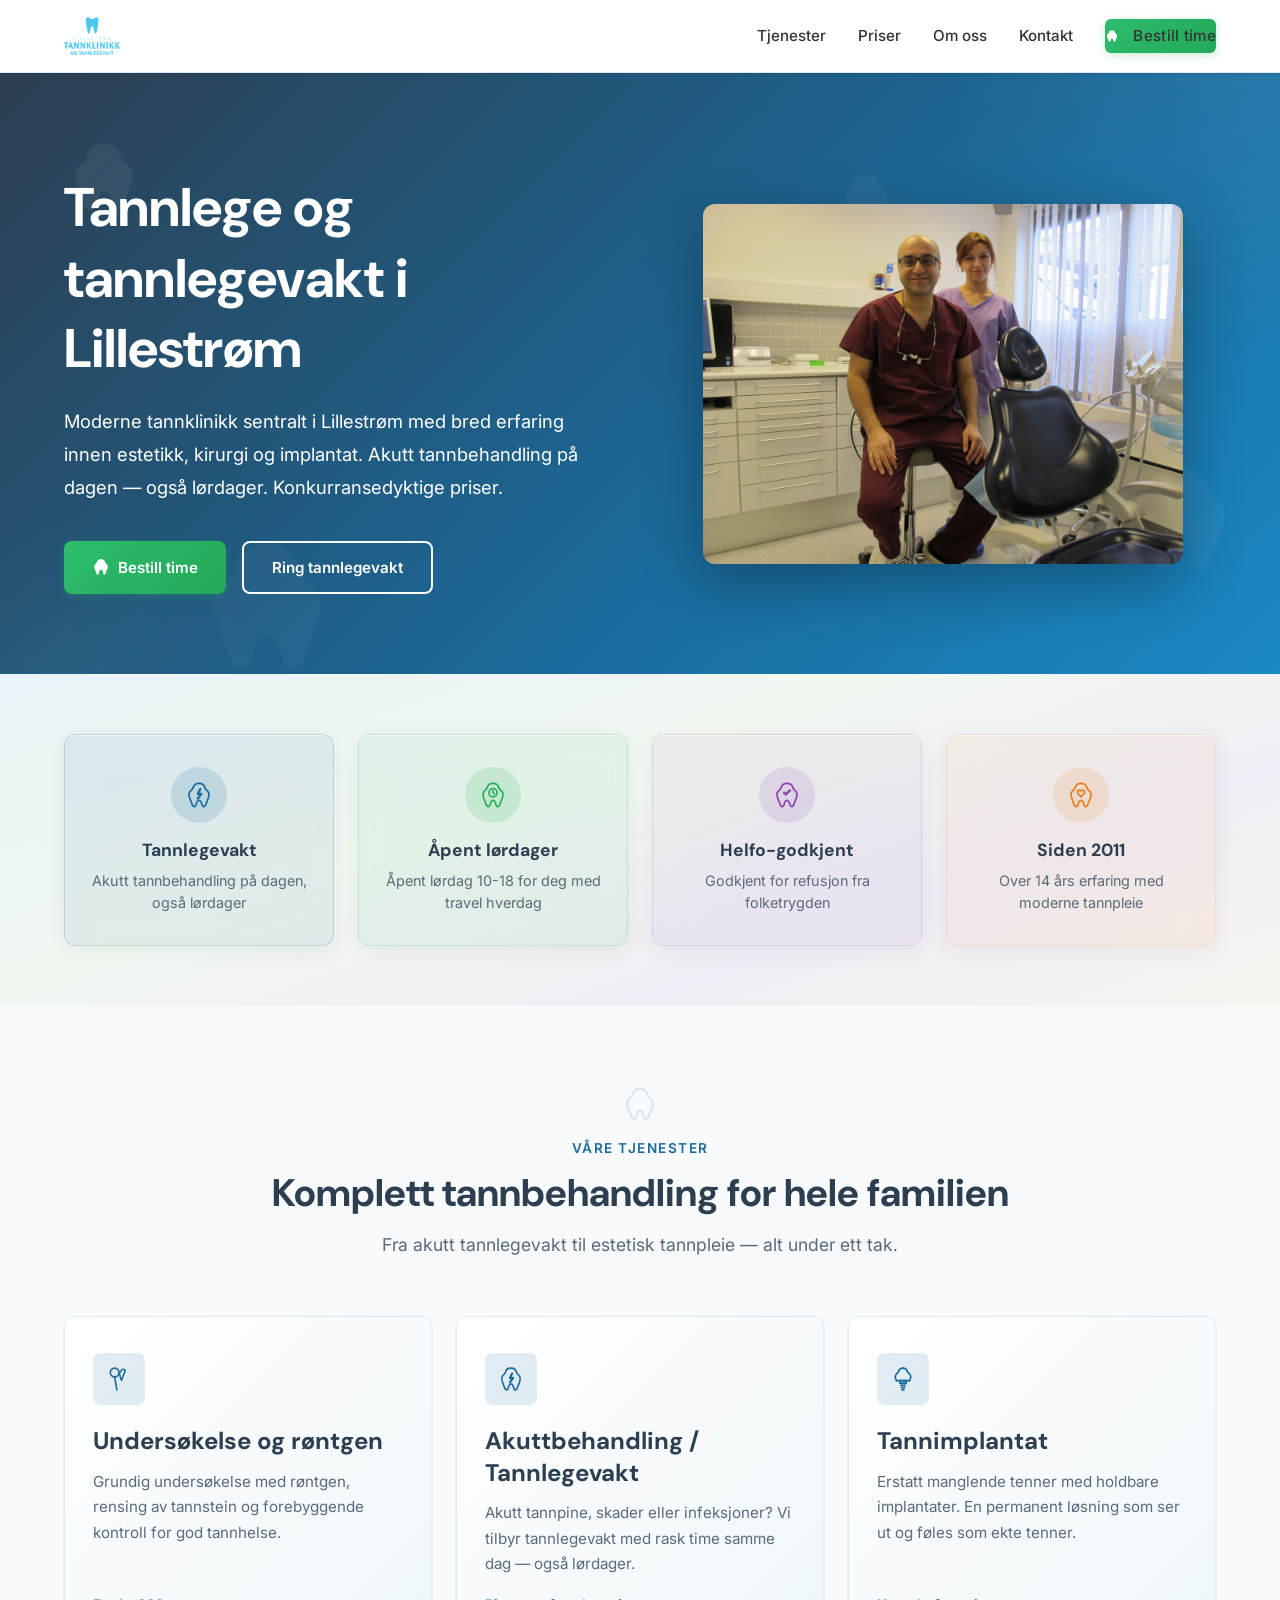
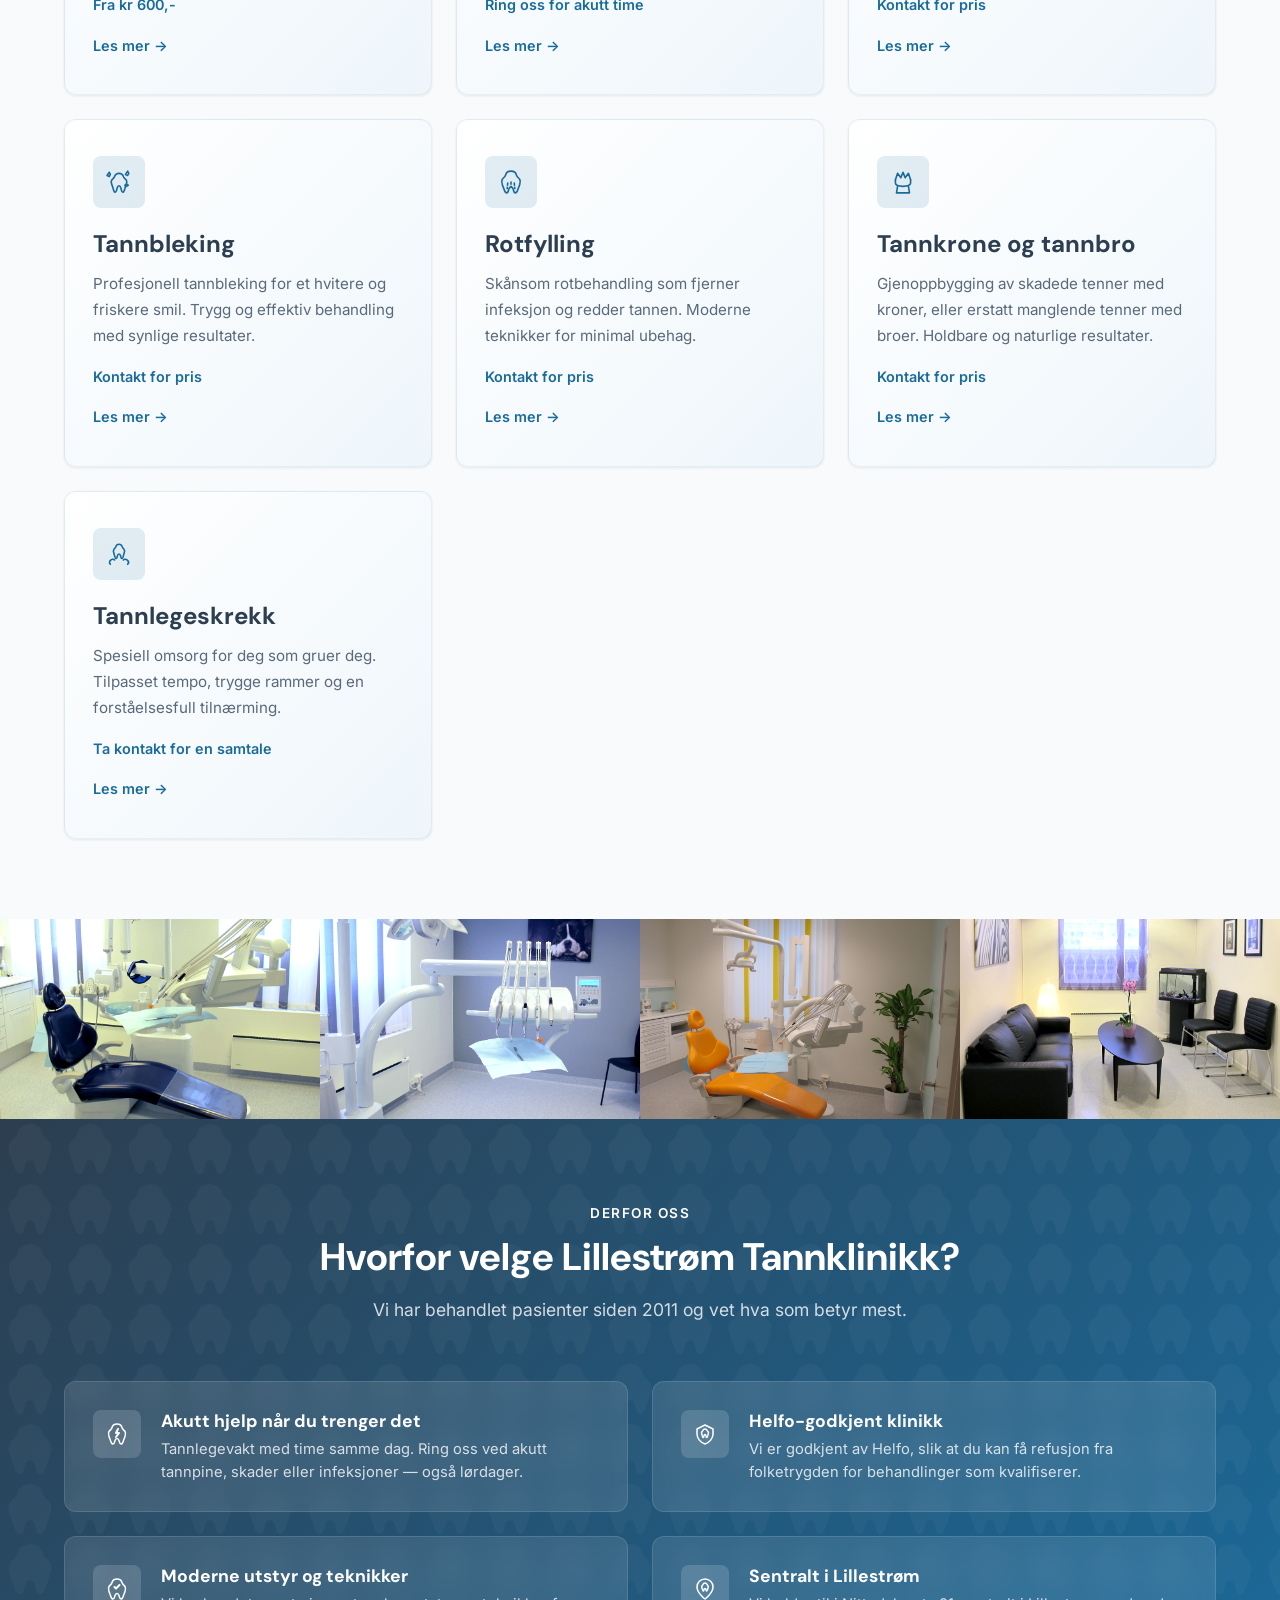
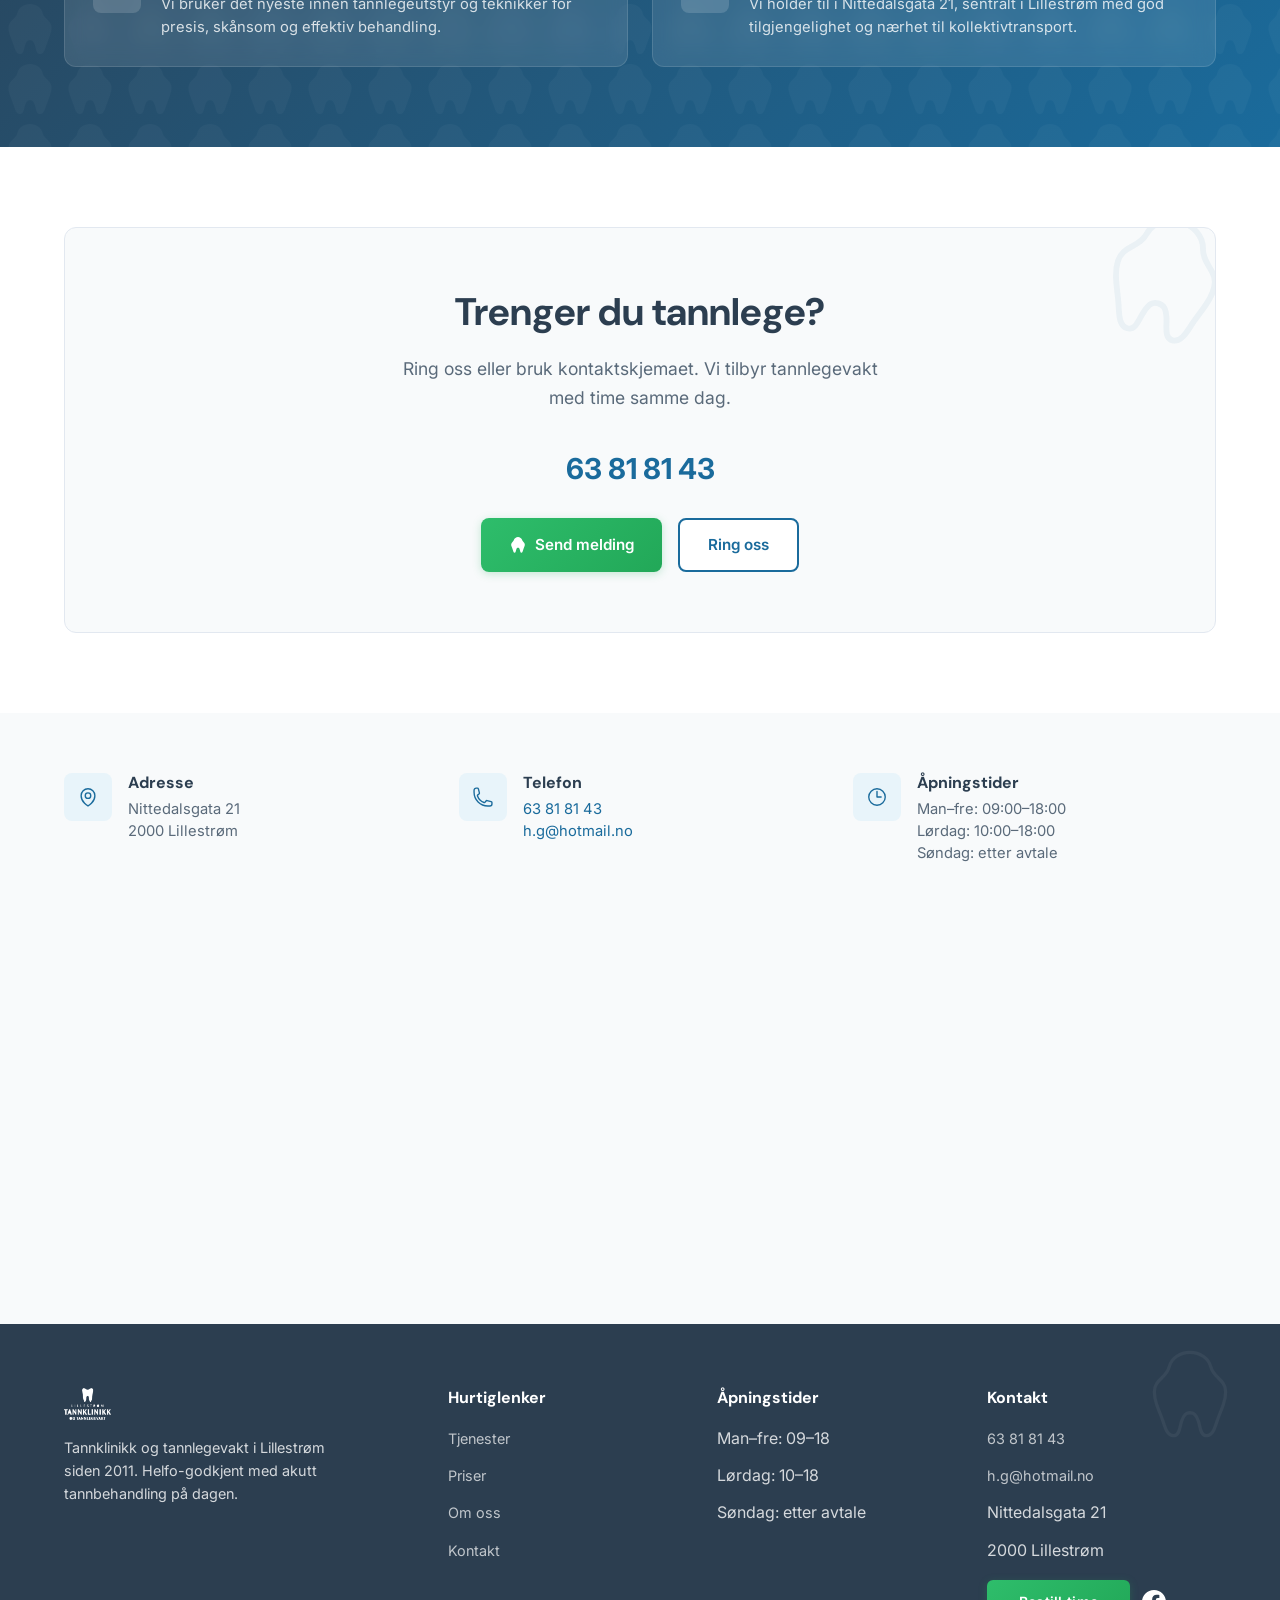
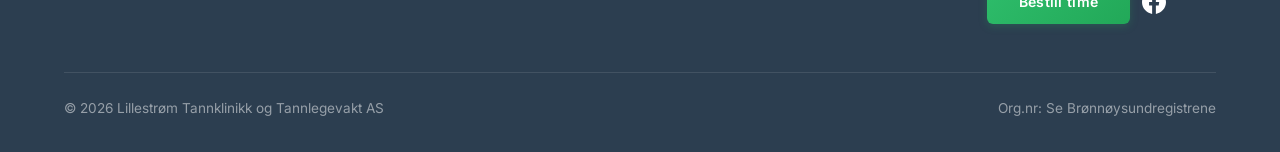
==== commit 18e7d2a9: "Update all service descriptions with real content from original site - Add "Undersøkelse og forebygg" ====
--- a/index.html
+++ b/index.html
@@ -85,7 +85,7 @@
     <div class="container">
       <div class="hero-content">
         <h1>Tannlege og tannlegevakt i Lillestrøm</h1>
-        <p>Alt innen moderne tannpleie — fra akuttbehandling til estetisk tannpleie. Helfo-godkjent klinikk med erfaring siden 2011.</p>
+        <p>Moderne tannklinikk sentralt i Lillestrøm med bred erfaring innen estetikk, kirurgi og implantat. Akutt tannbehandling på dagen — også lørdager. Konkurransedyktige priser.</p>
         <div class="hero-buttons">
           <a href="kontakt.html" class="btn btn-primary btn-tooth-icon">
             <svg class="btn-icon" viewBox="0 0 20 20" fill="currentColor"><path d="M10 1C7.8 1 6 2.5 5.5 4.3C5 6 3.8 6.5 3 7.8C2 9 2.5 10.8 3 12C3.5 13.3 3.8 14 4.2 15.3C4.7 17 5 18.5 6.2 18.5C7.5 18.5 7.5 17 8 15.3C8.5 13.5 8.8 13 10 13C11.2 13 11.5 13.5 12 15.3C12.5 17 12.5 18.5 13.8 18.5C15 18.5 15.3 17 15.8 15.3C16.2 14 16.5 13.3 17 12C17.5 10.8 18 9 17 7.8C16.2 6.5 15 6 14.5 4.3C14 2.5 12.2 1 10 1Z"/></svg>
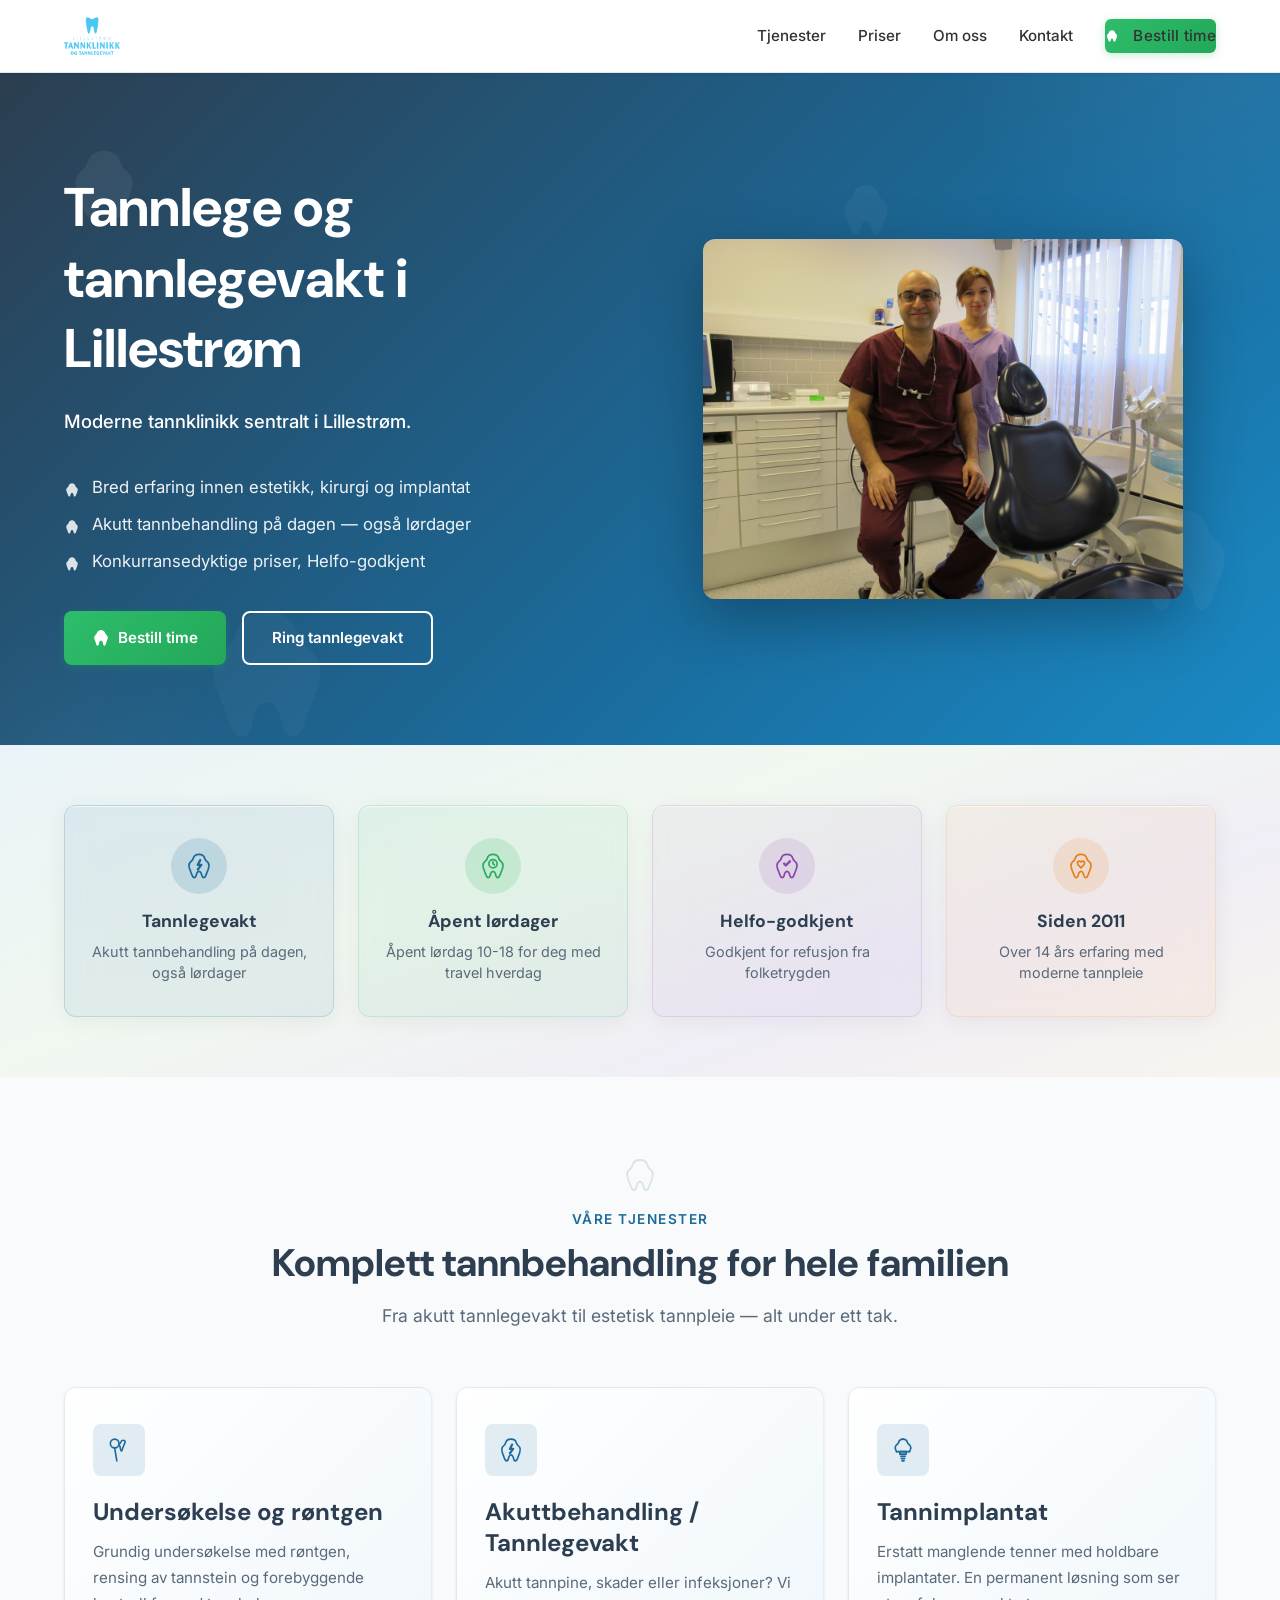
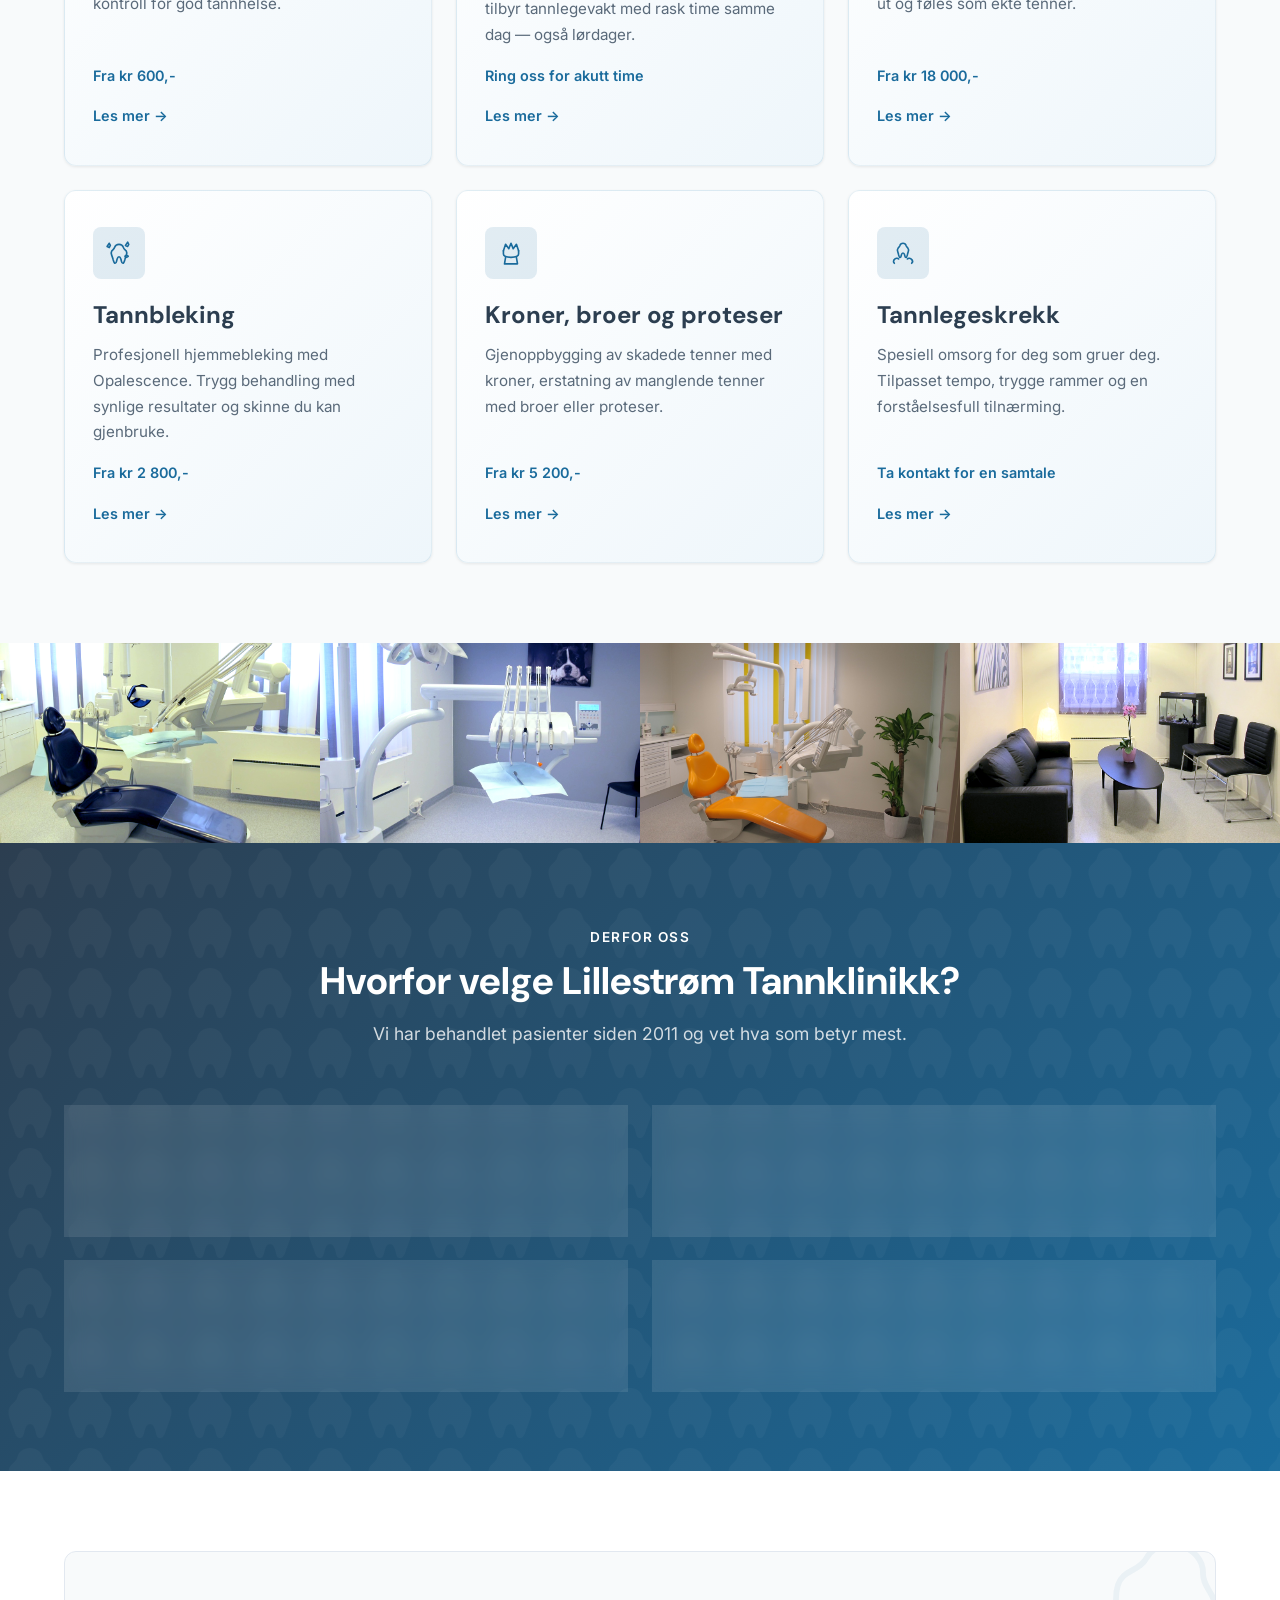
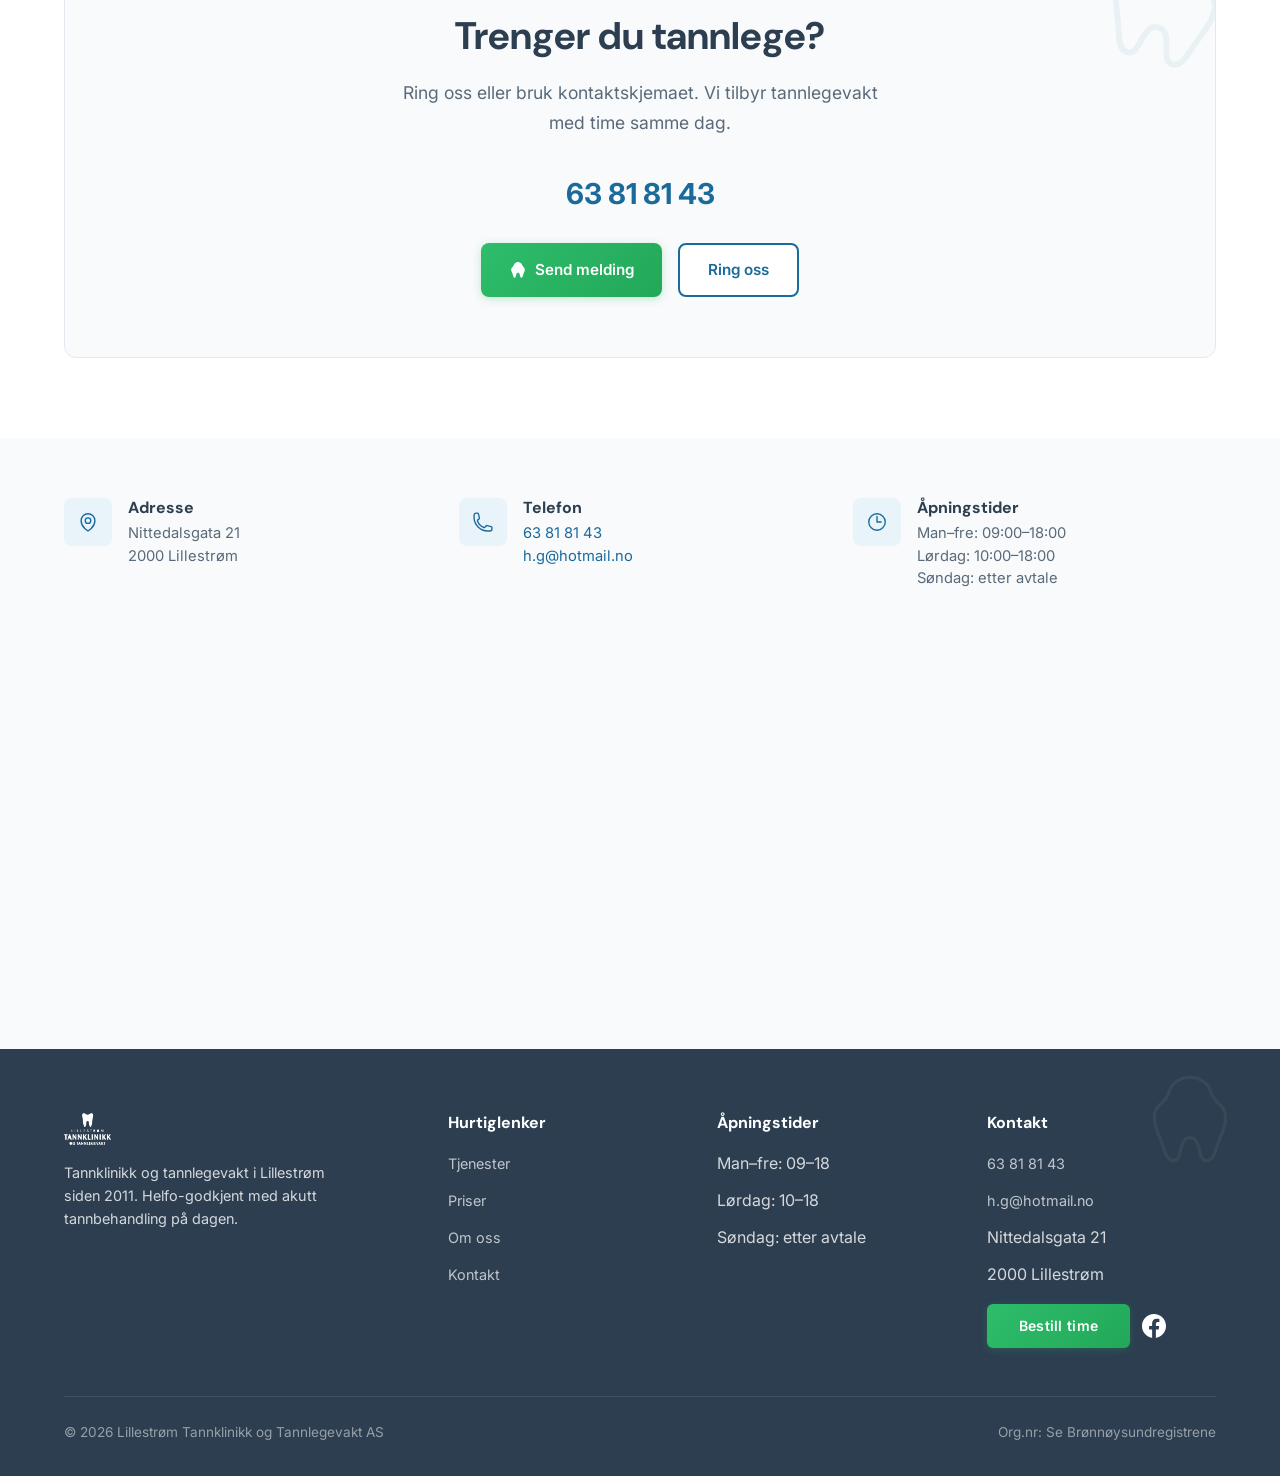
==== commit 0e1d3e2b: "Fix service grid to 6 cards, redesign hero text with bullet points - Remove rotfylling card from for" ====
--- a/index.html
+++ b/index.html
@@ -85,7 +85,12 @@
     <div class="container">
       <div class="hero-content">
         <h1>Tannlege og tannlegevakt i Lillestrøm</h1>
-        <p>Moderne tannklinikk sentralt i Lillestrøm med bred erfaring innen estetikk, kirurgi og implantat. Akutt tannbehandling på dagen — også lørdager. Konkurransedyktige priser.</p>
+        <p class="hero-lead">Moderne tannklinikk sentralt i Lillestrøm.</p>
+        <ul class="hero-highlights">
+          <li>Bred erfaring innen estetikk, kirurgi og implantat</li>
+          <li>Akutt tannbehandling på dagen — også lørdager</li>
+          <li>Konkurransedyktige priser, Helfo-godkjent</li>
+        </ul>
         <div class="hero-buttons">
           <a href="kontakt.html" class="btn btn-primary btn-tooth-icon">
             <svg class="btn-icon" viewBox="0 0 20 20" fill="currentColor"><path d="M10 1C7.8 1 6 2.5 5.5 4.3C5 6 3.8 6.5 3 7.8C2 9 2.5 10.8 3 12C3.5 13.3 3.8 14 4.2 15.3C4.7 17 5 18.5 6.2 18.5C7.5 18.5 7.5 17 8 15.3C8.5 13.5 8.8 13 10 13C11.2 13 11.5 13.5 12 15.3C12.5 17 12.5 18.5 13.8 18.5C15 18.5 15.3 17 15.8 15.3C16.2 14 16.5 13.3 17 12C17.5 10.8 18 9 17 7.8C16.2 6.5 15 6 14.5 4.3C14 2.5 12.2 1 10 1Z"/></svg>
@@ -179,8 +184,8 @@
           </div>
           <h3>Tannimplantat</h3>
           <p>Erstatt manglende tenner med holdbare implantater. En permanent løsning som ser ut og føles som ekte tenner.</p>
-          <span class="service-price">Kontakt for pris</span>
-          <a href="tjenester.html#tannimplantat" class="link-arrow">Les mer &rarr;</a>
+          <span class="service-price">Fra kr 18 000,-</span>
+          <a href="tjenester.html#implantat" class="link-arrow">Les mer &rarr;</a>
         </div>
         <div class="service-card fade-in">
           <div class="service-icon">
@@ -188,29 +193,19 @@
             <svg xmlns="http://www.w3.org/2000/svg" viewBox="0 0 24 24" fill="none" stroke="currentColor" stroke-width="1.5" stroke-linecap="round" stroke-linejoin="round"><path d="M12 4C10 4 8.5 5.2 8 6.8C7.5 8.5 6.2 9 5.3 10.2C4.5 11.5 4.8 13 5.3 14.2C5.8 15.5 6.2 16.5 6.5 17.8C7 19.5 7.3 21.5 8.5 21.5C9.7 21.5 9.7 19.5 10.2 17.8C10.7 16 11 15.5 12 15.5C13 15.5 13.3 16 13.8 17.8C14.3 19.5 14.3 21.5 15.5 21.5C16.7 21.5 17 19.5 17.5 17.8C17.8 16.5 18.2 15.5 18.7 14.2C19.2 13 19.5 11.5 18.7 10.2C17.8 9 16.5 8.5 16 6.8C15.5 5.2 14 4 12 4Z"/><path d="M3 3L4 5L3 7L1 6L3 3Z" class="sparkle"/><path d="M20 2L21 4L20 6L18 5L20 2Z" class="sparkle"/><path d="M19 14L20.5 15L19 16L17.5 15L19 14Z" class="sparkle"/></svg>
           </div>
           <h3>Tannbleking</h3>
-          <p>Profesjonell tannbleking for et hvitere og friskere smil. Trygg og effektiv behandling med synlige resultater.</p>
-          <span class="service-price">Kontakt for pris</span>
-          <a href="tjenester.html#tannbleking" class="link-arrow">Les mer &rarr;</a>
-        </div>
-        <div class="service-card fade-in">
-          <div class="service-icon">
-            <!-- Tooth with root lines = rotfylling -->
-            <svg xmlns="http://www.w3.org/2000/svg" viewBox="0 0 24 24" fill="none" stroke="currentColor" stroke-width="1.5" stroke-linecap="round" stroke-linejoin="round"><path d="M12 2C9.5 2 7.5 3.5 7 5.5C6.5 7.5 5 8 4 9.5C3 11 3.5 13 4 14.5C4.5 16 5 17 5.5 18.5C6 20 6.5 22 8 22C9.5 22 9.5 20 10 18.5C10.5 17 11 16.5 12 16.5C13 16.5 13.5 17 14 18.5C14.5 20 14.5 22 16 22C17.5 22 18 20 18.5 18.5C19 17 19.5 16 20 14.5C20.5 13 21 11 20 9.5C19 8 17.5 7.5 17 5.5C16.5 3.5 14.5 2 12 2Z"/><path d="M9 13L8.5 18" stroke-dasharray="2 2"/><path d="M12 12L12 17" stroke-dasharray="2 2"/><path d="M15 13L15.5 18" stroke-dasharray="2 2"/></svg>
-          </div>
-          <h3>Rotfylling</h3>
-          <p>Skånsom rotbehandling som fjerner infeksjon og redder tannen. Moderne teknikker for minimal ubehag.</p>
-          <span class="service-price">Kontakt for pris</span>
-          <a href="tjenester.html#rotfylling" class="link-arrow">Les mer &rarr;</a>
+          <p>Profesjonell hjemmebleking med Opalescence. Trygg behandling med synlige resultater og skinne du kan gjenbruke.</p>
+          <span class="service-price">Fra kr 2 800,-</span>
+          <a href="tjenester.html#bleking" class="link-arrow">Les mer &rarr;</a>
         </div>
         <div class="service-card fade-in">
           <div class="service-icon">
             <!-- Dental crown -->
             <svg xmlns="http://www.w3.org/2000/svg" viewBox="0 0 24 24" fill="none" stroke="currentColor" stroke-width="1.5" stroke-linecap="round" stroke-linejoin="round"><path d="M5 10L7 4L10 8L12 3L14 8L17 4L19 10"/><path d="M5 10C5 10 5 12 5 13C5 15 7 16 12 16C17 16 19 15 19 13C19 12 19 10 19 10"/><path d="M7 16L6 22H18L17 16"/></svg>
           </div>
-          <h3>Tannkrone og tannbro</h3>
-          <p>Gjenoppbygging av skadede tenner med kroner, eller erstatt manglende tenner med broer. Holdbare og naturlige resultater.</p>
-          <span class="service-price">Kontakt for pris</span>
-          <a href="tjenester.html#tannkrone" class="link-arrow">Les mer &rarr;</a>
+          <h3>Kroner, broer og proteser</h3>
+          <p>Gjenoppbygging av skadede tenner med kroner, erstatning av manglende tenner med broer eller proteser.</p>
+          <span class="service-price">Fra kr 5 200,-</span>
+          <a href="tjenester.html#krone" class="link-arrow">Les mer &rarr;</a>
         </div>
         <div class="service-card fade-in">
           <div class="service-icon">
--- a/style.css
+++ b/style.css
@@ -297,6 +297,40 @@
   max-width: 520px;
 }
 
+.hero-lead {
+  font-size: 1.3rem;
+  font-weight: 500;
+  opacity: 1;
+  margin-bottom: 16px;
+}
+
+.hero-highlights {
+  list-style: none;
+  padding: 0;
+  margin: 0 0 36px 0;
+  max-width: 520px;
+}
+
+.hero-highlights li {
+  position: relative;
+  padding-left: 28px;
+  font-size: 1.05rem;
+  line-height: 1.6;
+  opacity: 0.92;
+  margin-bottom: 10px;
+}
+
+.hero-highlights li::before {
+  content: '';
+  position: absolute;
+  left: 0;
+  top: 8px;
+  width: 16px;
+  height: 16px;
+  background: url("data:image/svg+xml,%3Csvg xmlns='http://www.w3.org/2000/svg' viewBox='0 0 24 24' fill='rgba(255,255,255,0.9)'%3E%3Cpath d='M12 2C9.5 2 7.5 3.5 7 5.5C6.5 7.5 5 8 4 9.5C3 11 3.5 13 4 14.5C4.5 16 5 17 5.5 18.5C6 20 6.5 22 8 22C9.5 22 9.5 20 10 18.5C10.5 17 11 16.5 12 16.5C13 16.5 13.5 17 14 18.5C14.5 20 14.5 22 16 22C17.5 22 18 20 18.5 18.5C19 17 19.5 16 20 14.5C20.5 13 21 11 20 9.5C19 8 17.5 7.5 17 5.5C16.5 3.5 14.5 2 12 2Z'/%3E%3C/svg%3E") no-repeat center;
+  background-size: contain;
+}
+
 .hero-buttons {
   display: flex;
   gap: 16px;
@@ -1560,8 +1594,16 @@
   animation: heroSlideUp 0.8s cubic-bezier(0.22, 1, 0.36, 1) 0.25s both;
 }
 
+.hero-lead {
+  animation: heroSlideUp 0.8s cubic-bezier(0.22, 1, 0.36, 1) 0.2s both;
+}
+
+.hero-highlights {
+  animation: heroSlideUp 0.8s cubic-bezier(0.22, 1, 0.36, 1) 0.35s both;
+}
+
 .hero-buttons {
-  animation: heroSlideUp 0.8s cubic-bezier(0.22, 1, 0.36, 1) 0.4s both;
+  animation: heroSlideUp 0.8s cubic-bezier(0.22, 1, 0.36, 1) 0.5s both;
 }
 
 .hero-image img {
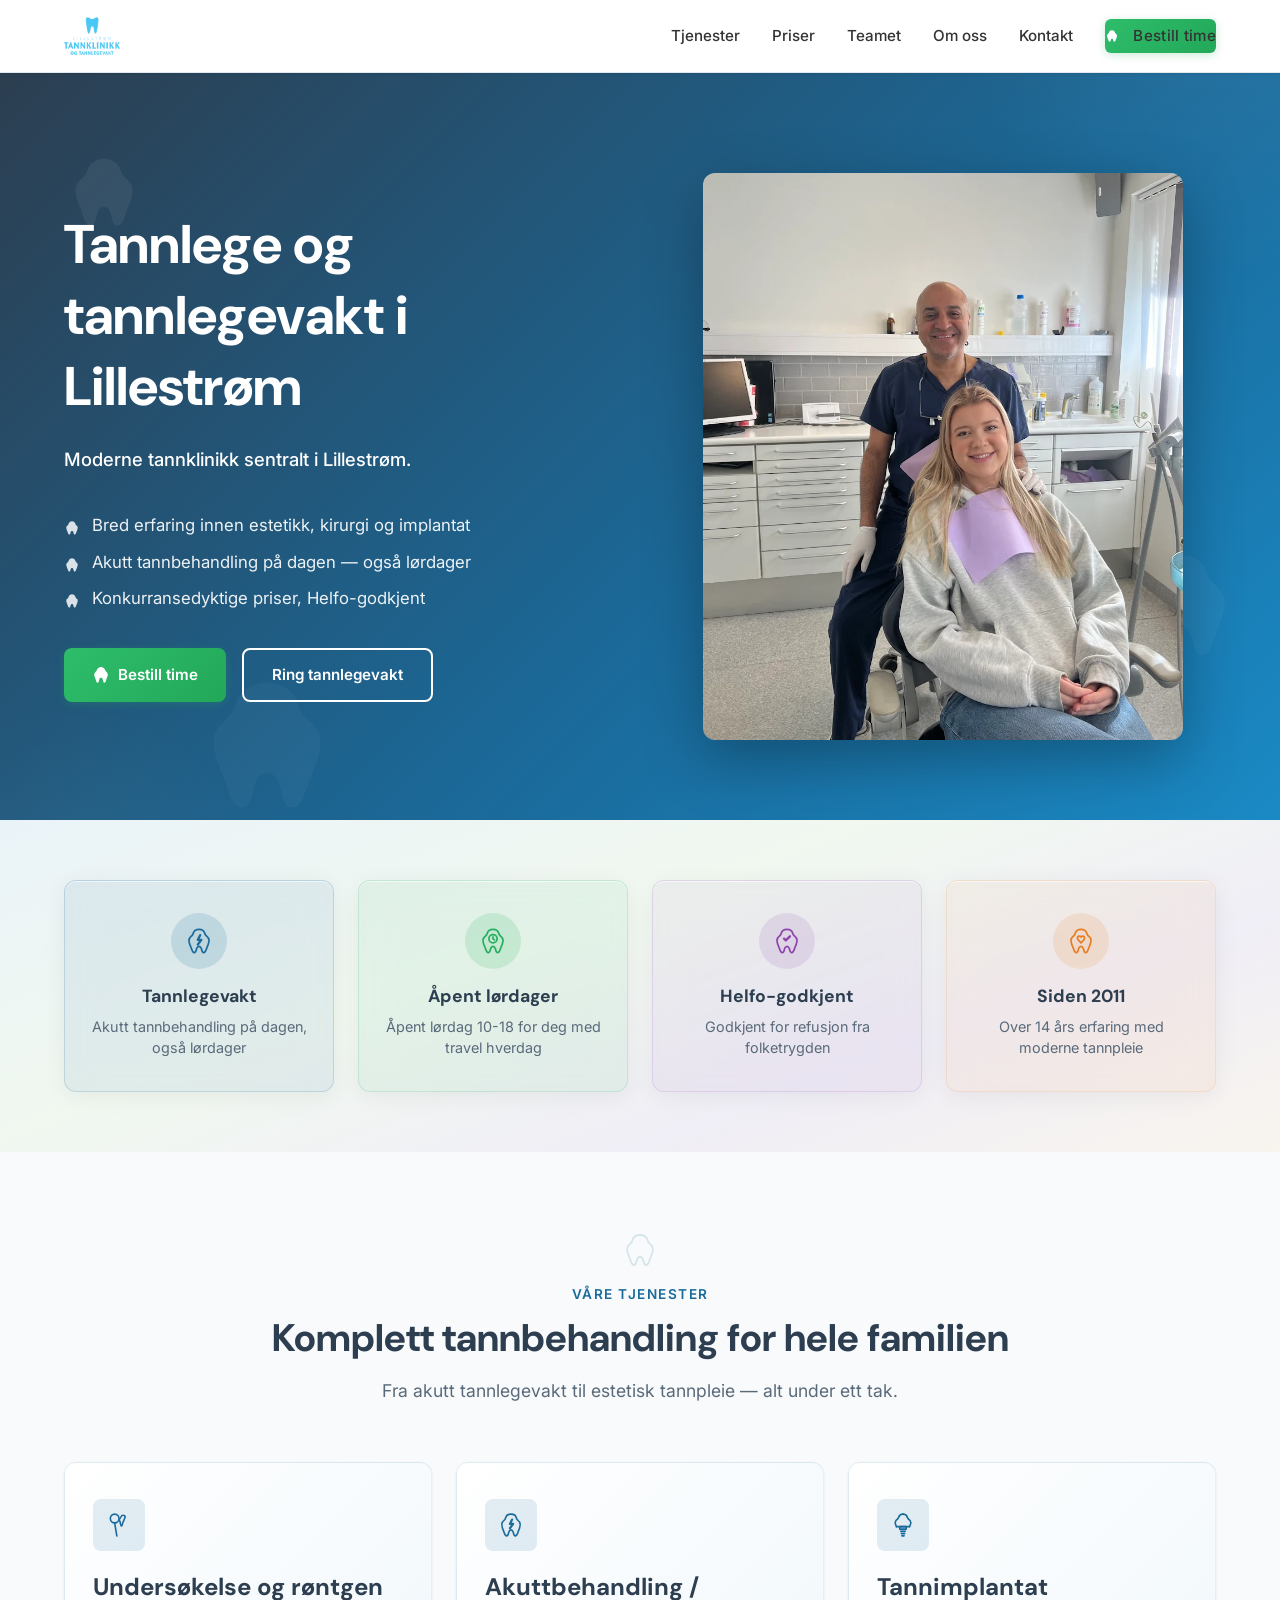
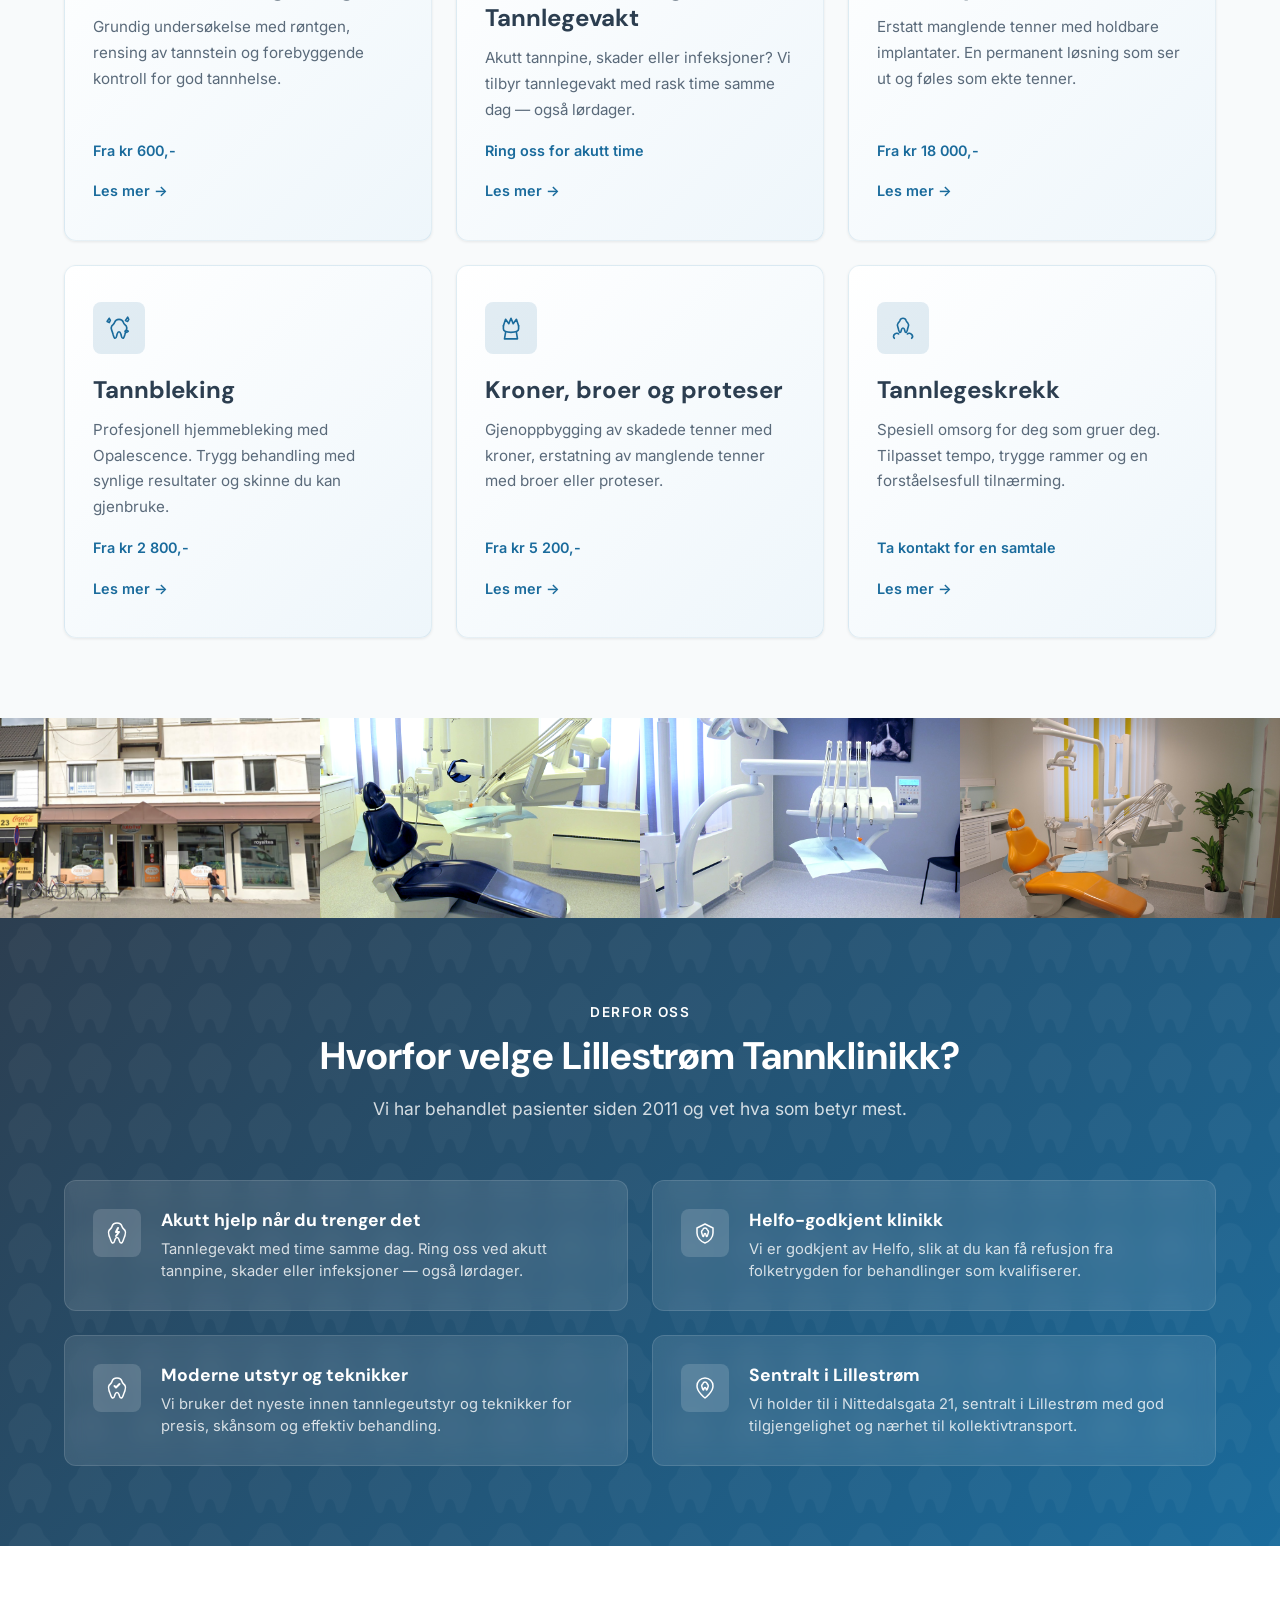
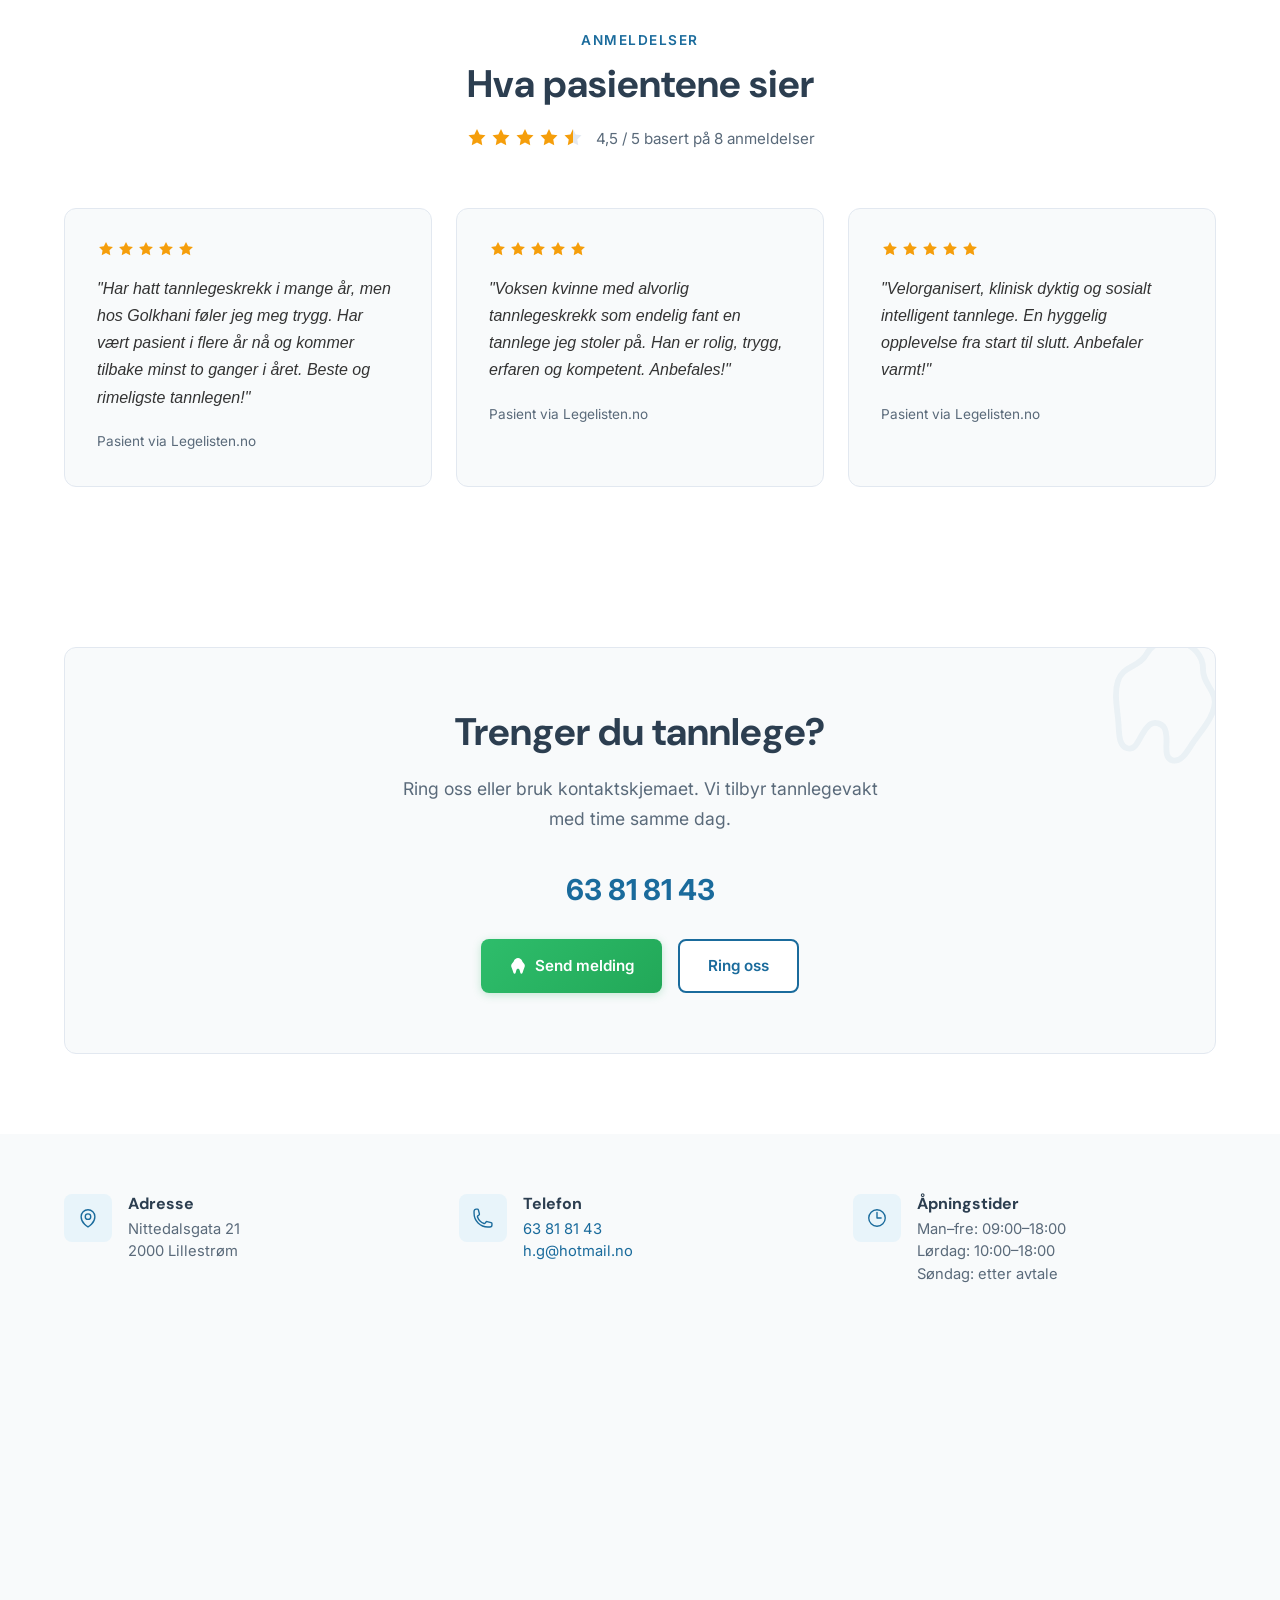
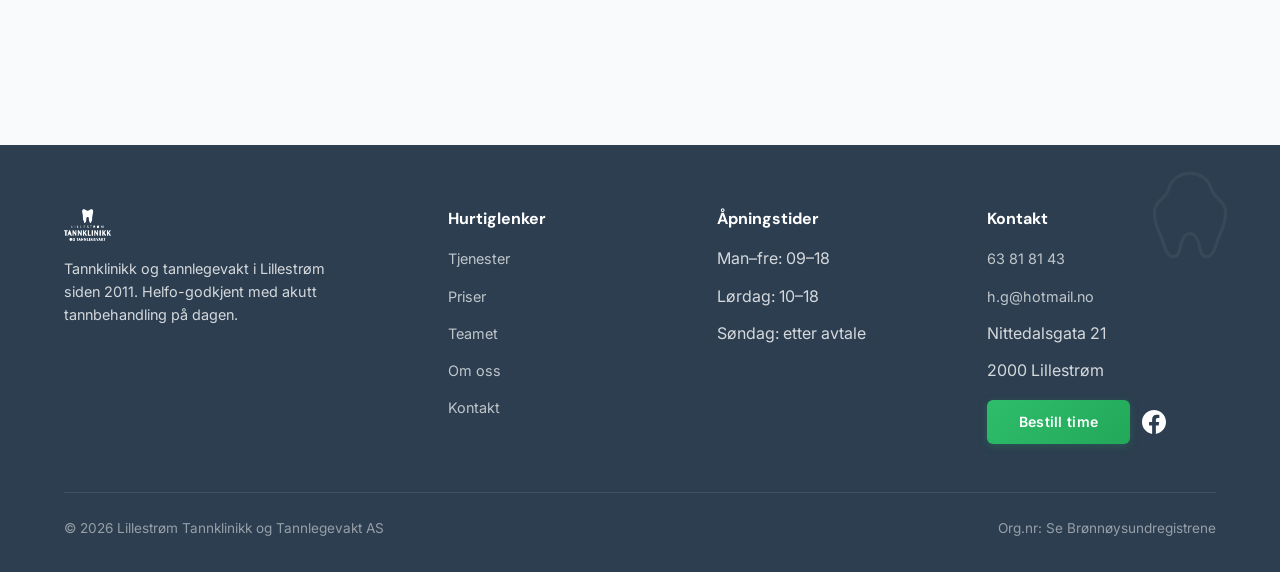
==== commit 76deaa0f: "Add teamet page, reviews section, grid layout for tjenester, and new images - Add teamet.html with H" ====
--- a/index.html
+++ b/index.html
@@ -59,6 +59,7 @@
         <ul class="nav-links" id="navLinks">
           <li><a href="tjenester.html">Tjenester</a></li>
           <li><a href="priser.html">Priser</a></li>
+          <li><a href="teamet.html">Teamet</a></li>
           <li><a href="om.html">Om oss</a></li>
           <li><a href="kontakt.html">Kontakt</a></li>
           <li><a href="kontakt.html" class="btn btn-primary btn-nav">Bestill time</a></li>
@@ -100,7 +101,7 @@
         </div>
       </div>
       <div class="hero-image">
-        <img src="assets/images/klinikk-1.png" alt="Tannlege Hossein Golkhani og assistent ved Lillestrøm Tannklinikk" class="hero-img" loading="eager">
+        <img src="assets/images/hossein-pasient.webp" alt="Tannlege Hossein Golkhani med pasient ved Lillestrøm Tannklinikk" class="hero-img" loading="eager">
       </div>
     </div>
   </section>
@@ -224,10 +225,10 @@
   <!-- ===== IMAGE STRIP ===== -->
   <section class="image-strip">
     <div class="image-strip-grid">
+      <div class="image-strip-item"><img src="assets/images/klinikk-utside.png" alt="Lillestrøm Tannklinikk — utsiden av klinikken" loading="lazy"></div>
       <div class="image-strip-item"><img src="assets/images/klinikk-5.png" alt="Behandlingsrom" loading="lazy"></div>
       <div class="image-strip-item"><img src="assets/images/klinikk-6.png" alt="Tannlegeutstyr" loading="lazy"></div>
       <div class="image-strip-item"><img src="assets/images/klinikk-9.png" alt="Behandlingsrom" loading="lazy"></div>
-      <div class="image-strip-item"><img src="assets/images/klinikk-7.png" alt="Venterom" loading="lazy"></div>
     </div>
   </section>
 
@@ -279,6 +280,61 @@
             <h3>Sentralt i Lillestrøm</h3>
             <p>Vi holder til i Nittedalsgata 21, sentralt i Lillestrøm med god tilgjengelighet og nærhet til kollektivtransport.</p>
           </div>
+        </div>
+      </div>
+    </div>
+  </section>
+
+  <!-- ===== ANMELDELSER ===== -->
+  <section class="reviews-section">
+    <div class="container">
+      <div class="section-header fade-in">
+        <span class="section-label">Anmeldelser</span>
+        <h2>Hva pasientene sier</h2>
+        <div class="reviews-rating">
+          <div class="reviews-stars" aria-label="4,5 av 5 stjerner">
+            <svg viewBox="0 0 20 20" fill="#f59e0b"><path d="M10 1l2.39 4.84 5.34.78-3.87 3.77.91 5.32L10 13.28l-4.77 2.51.91-5.32L2.27 6.7l5.34-.78L10 1z"/></svg>
+            <svg viewBox="0 0 20 20" fill="#f59e0b"><path d="M10 1l2.39 4.84 5.34.78-3.87 3.77.91 5.32L10 13.28l-4.77 2.51.91-5.32L2.27 6.7l5.34-.78L10 1z"/></svg>
+            <svg viewBox="0 0 20 20" fill="#f59e0b"><path d="M10 1l2.39 4.84 5.34.78-3.87 3.77.91 5.32L10 13.28l-4.77 2.51.91-5.32L2.27 6.7l5.34-.78L10 1z"/></svg>
+            <svg viewBox="0 0 20 20" fill="#f59e0b"><path d="M10 1l2.39 4.84 5.34.78-3.87 3.77.91 5.32L10 13.28l-4.77 2.51.91-5.32L2.27 6.7l5.34-.78L10 1z"/></svg>
+            <svg viewBox="0 0 20 20"><defs><linearGradient id="half"><stop offset="50%" stop-color="#f59e0b"/><stop offset="50%" stop-color="#e2e8f0"/></linearGradient></defs><path d="M10 1l2.39 4.84 5.34.78-3.87 3.77.91 5.32L10 13.28l-4.77 2.51.91-5.32L2.27 6.7l5.34-.78L10 1z" fill="url(#half)"/></svg>
+          </div>
+          <span class="reviews-score">4,5 / 5 basert på 8 anmeldelser</span>
+        </div>
+      </div>
+      <div class="reviews-grid">
+        <div class="review-card fade-in">
+          <div class="review-stars" aria-label="5 av 5 stjerner">
+            <svg viewBox="0 0 20 20" fill="#f59e0b"><path d="M10 1l2.39 4.84 5.34.78-3.87 3.77.91 5.32L10 13.28l-4.77 2.51.91-5.32L2.27 6.7l5.34-.78L10 1z"/></svg>
+            <svg viewBox="0 0 20 20" fill="#f59e0b"><path d="M10 1l2.39 4.84 5.34.78-3.87 3.77.91 5.32L10 13.28l-4.77 2.51.91-5.32L2.27 6.7l5.34-.78L10 1z"/></svg>
+            <svg viewBox="0 0 20 20" fill="#f59e0b"><path d="M10 1l2.39 4.84 5.34.78-3.87 3.77.91 5.32L10 13.28l-4.77 2.51.91-5.32L2.27 6.7l5.34-.78L10 1z"/></svg>
+            <svg viewBox="0 0 20 20" fill="#f59e0b"><path d="M10 1l2.39 4.84 5.34.78-3.87 3.77.91 5.32L10 13.28l-4.77 2.51.91-5.32L2.27 6.7l5.34-.78L10 1z"/></svg>
+            <svg viewBox="0 0 20 20" fill="#f59e0b"><path d="M10 1l2.39 4.84 5.34.78-3.87 3.77.91 5.32L10 13.28l-4.77 2.51.91-5.32L2.27 6.7l5.34-.78L10 1z"/></svg>
+          </div>
+          <p class="review-text">"Har hatt tannlegeskrekk i mange år, men hos Golkhani føler jeg meg trygg. Har vært pasient i flere år nå og kommer tilbake minst to ganger i året. Beste og rimeligste tannlegen!"</p>
+          <span class="review-source">Pasient via Legelisten.no</span>
+        </div>
+        <div class="review-card fade-in">
+          <div class="review-stars" aria-label="5 av 5 stjerner">
+            <svg viewBox="0 0 20 20" fill="#f59e0b"><path d="M10 1l2.39 4.84 5.34.78-3.87 3.77.91 5.32L10 13.28l-4.77 2.51.91-5.32L2.27 6.7l5.34-.78L10 1z"/></svg>
+            <svg viewBox="0 0 20 20" fill="#f59e0b"><path d="M10 1l2.39 4.84 5.34.78-3.87 3.77.91 5.32L10 13.28l-4.77 2.51.91-5.32L2.27 6.7l5.34-.78L10 1z"/></svg>
+            <svg viewBox="0 0 20 20" fill="#f59e0b"><path d="M10 1l2.39 4.84 5.34.78-3.87 3.77.91 5.32L10 13.28l-4.77 2.51.91-5.32L2.27 6.7l5.34-.78L10 1z"/></svg>
+            <svg viewBox="0 0 20 20" fill="#f59e0b"><path d="M10 1l2.39 4.84 5.34.78-3.87 3.77.91 5.32L10 13.28l-4.77 2.51.91-5.32L2.27 6.7l5.34-.78L10 1z"/></svg>
+            <svg viewBox="0 0 20 20" fill="#f59e0b"><path d="M10 1l2.39 4.84 5.34.78-3.87 3.77.91 5.32L10 13.28l-4.77 2.51.91-5.32L2.27 6.7l5.34-.78L10 1z"/></svg>
+          </div>
+          <p class="review-text">"Voksen kvinne med alvorlig tannlegeskrekk som endelig fant en tannlege jeg stoler på. Han er rolig, trygg, erfaren og kompetent. Anbefales!"</p>
+          <span class="review-source">Pasient via Legelisten.no</span>
+        </div>
+        <div class="review-card fade-in">
+          <div class="review-stars" aria-label="5 av 5 stjerner">
+            <svg viewBox="0 0 20 20" fill="#f59e0b"><path d="M10 1l2.39 4.84 5.34.78-3.87 3.77.91 5.32L10 13.28l-4.77 2.51.91-5.32L2.27 6.7l5.34-.78L10 1z"/></svg>
+            <svg viewBox="0 0 20 20" fill="#f59e0b"><path d="M10 1l2.39 4.84 5.34.78-3.87 3.77.91 5.32L10 13.28l-4.77 2.51.91-5.32L2.27 6.7l5.34-.78L10 1z"/></svg>
+            <svg viewBox="0 0 20 20" fill="#f59e0b"><path d="M10 1l2.39 4.84 5.34.78-3.87 3.77.91 5.32L10 13.28l-4.77 2.51.91-5.32L2.27 6.7l5.34-.78L10 1z"/></svg>
+            <svg viewBox="0 0 20 20" fill="#f59e0b"><path d="M10 1l2.39 4.84 5.34.78-3.87 3.77.91 5.32L10 13.28l-4.77 2.51.91-5.32L2.27 6.7l5.34-.78L10 1z"/></svg>
+            <svg viewBox="0 0 20 20" fill="#f59e0b"><path d="M10 1l2.39 4.84 5.34.78-3.87 3.77.91 5.32L10 13.28l-4.77 2.51.91-5.32L2.27 6.7l5.34-.78L10 1z"/></svg>
+          </div>
+          <p class="review-text">"Velorganisert, klinisk dyktig og sosialt intelligent tannlege. En hyggelig opplevelse fra start til slutt. Anbefaler varmt!"</p>
+          <span class="review-source">Pasient via Legelisten.no</span>
         </div>
       </div>
     </div>
@@ -366,6 +422,7 @@
           <ul class="footer-links">
             <li><a href="tjenester.html">Tjenester</a></li>
             <li><a href="priser.html">Priser</a></li>
+            <li><a href="teamet.html">Teamet</a></li>
             <li><a href="om.html">Om oss</a></li>
             <li><a href="kontakt.html">Kontakt</a></li>
           </ul>
--- a/style.css
+++ b/style.css
@@ -966,6 +966,264 @@
 }
 
 /* ===== TJENESTER PAGE ===== */
+
+/* Quick-nav bar */
+.services-nav {
+  background: var(--white);
+  border-bottom: 1px solid var(--border);
+  padding: 16px 0;
+  position: sticky;
+  top: 72px;
+  z-index: 90;
+}
+
+.services-nav-list {
+  display: flex;
+  gap: 8px;
+  list-style: none;
+  flex-wrap: wrap;
+  justify-content: center;
+}
+
+.services-nav-list a {
+  display: block;
+  padding: 8px 16px;
+  border-radius: 100px;
+  font-size: 0.875rem;
+  font-weight: 500;
+  color: var(--text-light);
+  background: var(--bg);
+  border: 1px solid var(--border);
+  transition: all var(--transition);
+}
+
+.services-nav-list a:hover {
+  background: var(--primary-light);
+  color: var(--primary);
+  border-color: var(--primary);
+}
+
+/* Services grid */
+.services-grid-section {
+  padding: 60px 0;
+}
+
+.services-grid-detail {
+  display: grid;
+  grid-template-columns: repeat(2, 1fr);
+  gap: 24px;
+}
+
+.service-card-detail {
+  background: var(--white);
+  border-radius: var(--radius);
+  padding: 32px;
+  border: 1px solid var(--border);
+  display: flex;
+  flex-direction: column;
+  transition: all var(--transition);
+}
+
+.service-card-detail:hover {
+  box-shadow: var(--shadow-md);
+  border-color: rgba(26, 107, 156, 0.25);
+  transform: translateY(-2px);
+}
+
+.service-card-detail .service-icon {
+  margin-bottom: 20px;
+}
+
+.service-card-detail:hover .service-icon {
+  transform: scale(1.1) rotate(3deg);
+}
+
+.service-card-detail h2 {
+  font-size: 1.25rem;
+  margin-bottom: 12px;
+}
+
+.service-card-detail p {
+  color: var(--text-light);
+  line-height: 1.7;
+  margin-bottom: 16px;
+  flex: 1;
+}
+
+.service-card-detail .service-price {
+  font-size: 1rem;
+  font-weight: 600;
+  color: var(--primary);
+  display: block;
+  margin-bottom: 20px;
+}
+
+.btn-sm {
+  align-self: flex-start;
+  padding: 10px 20px;
+  font-size: 0.875rem;
+}
+
+/* Highlight sections (tannlegevakt, tannlegeskrekk) */
+.service-highlight-section {
+  padding: 60px 0;
+  background: linear-gradient(135deg, #eef6fb 0%, #f0f8f2 100%);
+}
+
+.service-highlight--emergency {
+  background: linear-gradient(135deg, #fef3cd 0%, #fff8e1 100%);
+}
+
+.service-highlight-inner {
+  display: flex;
+  align-items: flex-start;
+  gap: 40px;
+}
+
+.service-highlight-icon {
+  width: 80px;
+  height: 80px;
+  min-width: 80px;
+  background: rgba(39, 174, 96, 0.12);
+  border-radius: var(--radius);
+  display: flex;
+  align-items: center;
+  justify-content: center;
+  transition: transform 0.4s cubic-bezier(0.22, 1, 0.36, 1);
+}
+
+.service-highlight-icon svg {
+  width: 40px;
+  height: 40px;
+  color: var(--accent);
+}
+
+.service-highlight--emergency .service-highlight-icon {
+  background: rgba(245, 158, 11, 0.15);
+}
+
+.service-highlight--emergency .service-highlight-icon svg {
+  color: #d97706;
+}
+
+.service-highlight-section:hover .service-highlight-icon {
+  transform: scale(1.1) rotate(3deg);
+}
+
+.service-highlight-content h2 {
+  font-size: 1.5rem;
+  margin-bottom: 16px;
+}
+
+.service-highlight-content p {
+  color: var(--text-light);
+  line-height: 1.8;
+  margin-bottom: 24px;
+  max-width: 700px;
+}
+
+/* ===== REVIEWS ===== */
+.reviews-section {
+  padding: 80px 0;
+  background: var(--white);
+}
+
+.reviews-rating {
+  display: flex;
+  align-items: center;
+  gap: 12px;
+  justify-content: center;
+  margin-top: 16px;
+}
+
+.reviews-stars {
+  display: flex;
+  gap: 2px;
+}
+
+.reviews-stars svg {
+  width: 22px;
+  height: 22px;
+}
+
+.reviews-score {
+  color: var(--text-light);
+  font-size: 0.95rem;
+}
+
+.reviews-grid {
+  display: grid;
+  grid-template-columns: repeat(3, 1fr);
+  gap: 24px;
+  margin-top: 48px;
+}
+
+.review-card {
+  background: var(--bg);
+  border-radius: var(--radius);
+  padding: 32px;
+  border: 1px solid var(--border);
+  transition: all var(--transition);
+}
+
+.review-card:hover {
+  box-shadow: var(--shadow-md);
+  transform: translateY(-2px);
+}
+
+.review-stars {
+  display: flex;
+  gap: 2px;
+  margin-bottom: 16px;
+}
+
+.review-stars svg {
+  width: 18px;
+  height: 18px;
+}
+
+.review-text {
+  color: var(--text);
+  line-height: 1.7;
+  font-style: italic;
+  margin-bottom: 16px;
+}
+
+.review-source {
+  color: var(--text-light);
+  font-size: 0.85rem;
+}
+
+/* Responsive for new components */
+@media (max-width: 768px) {
+  .services-grid-detail {
+    grid-template-columns: 1fr;
+  }
+
+  .services-nav {
+    top: 60px;
+  }
+
+  .services-nav-list {
+    gap: 6px;
+  }
+
+  .services-nav-list a {
+    padding: 6px 12px;
+    font-size: 0.8rem;
+  }
+
+  .service-highlight-inner {
+    flex-direction: column;
+    gap: 24px;
+  }
+
+  .reviews-grid {
+    grid-template-columns: 1fr;
+  }
+}
+
+/* Legacy service-detail */
 .service-detail {
   padding: 40px 0;
   border-bottom: 1px solid var(--border);
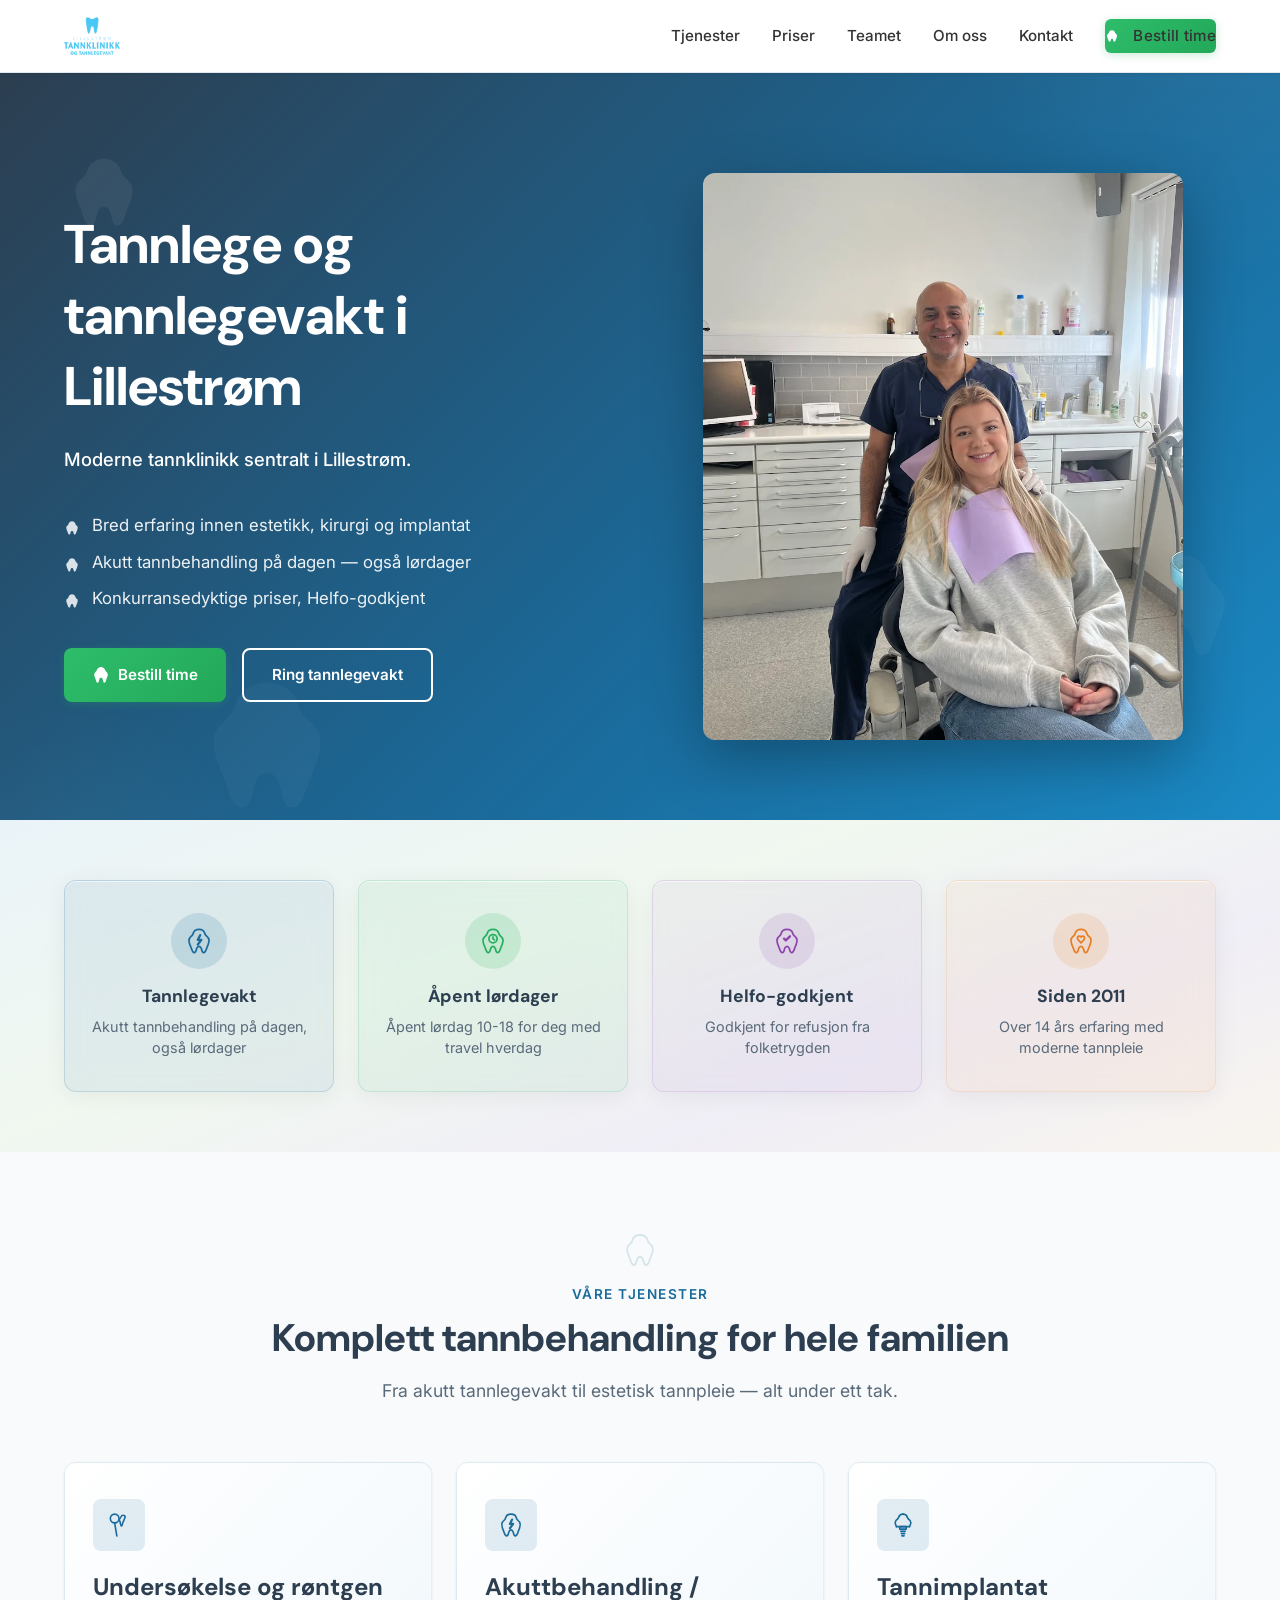
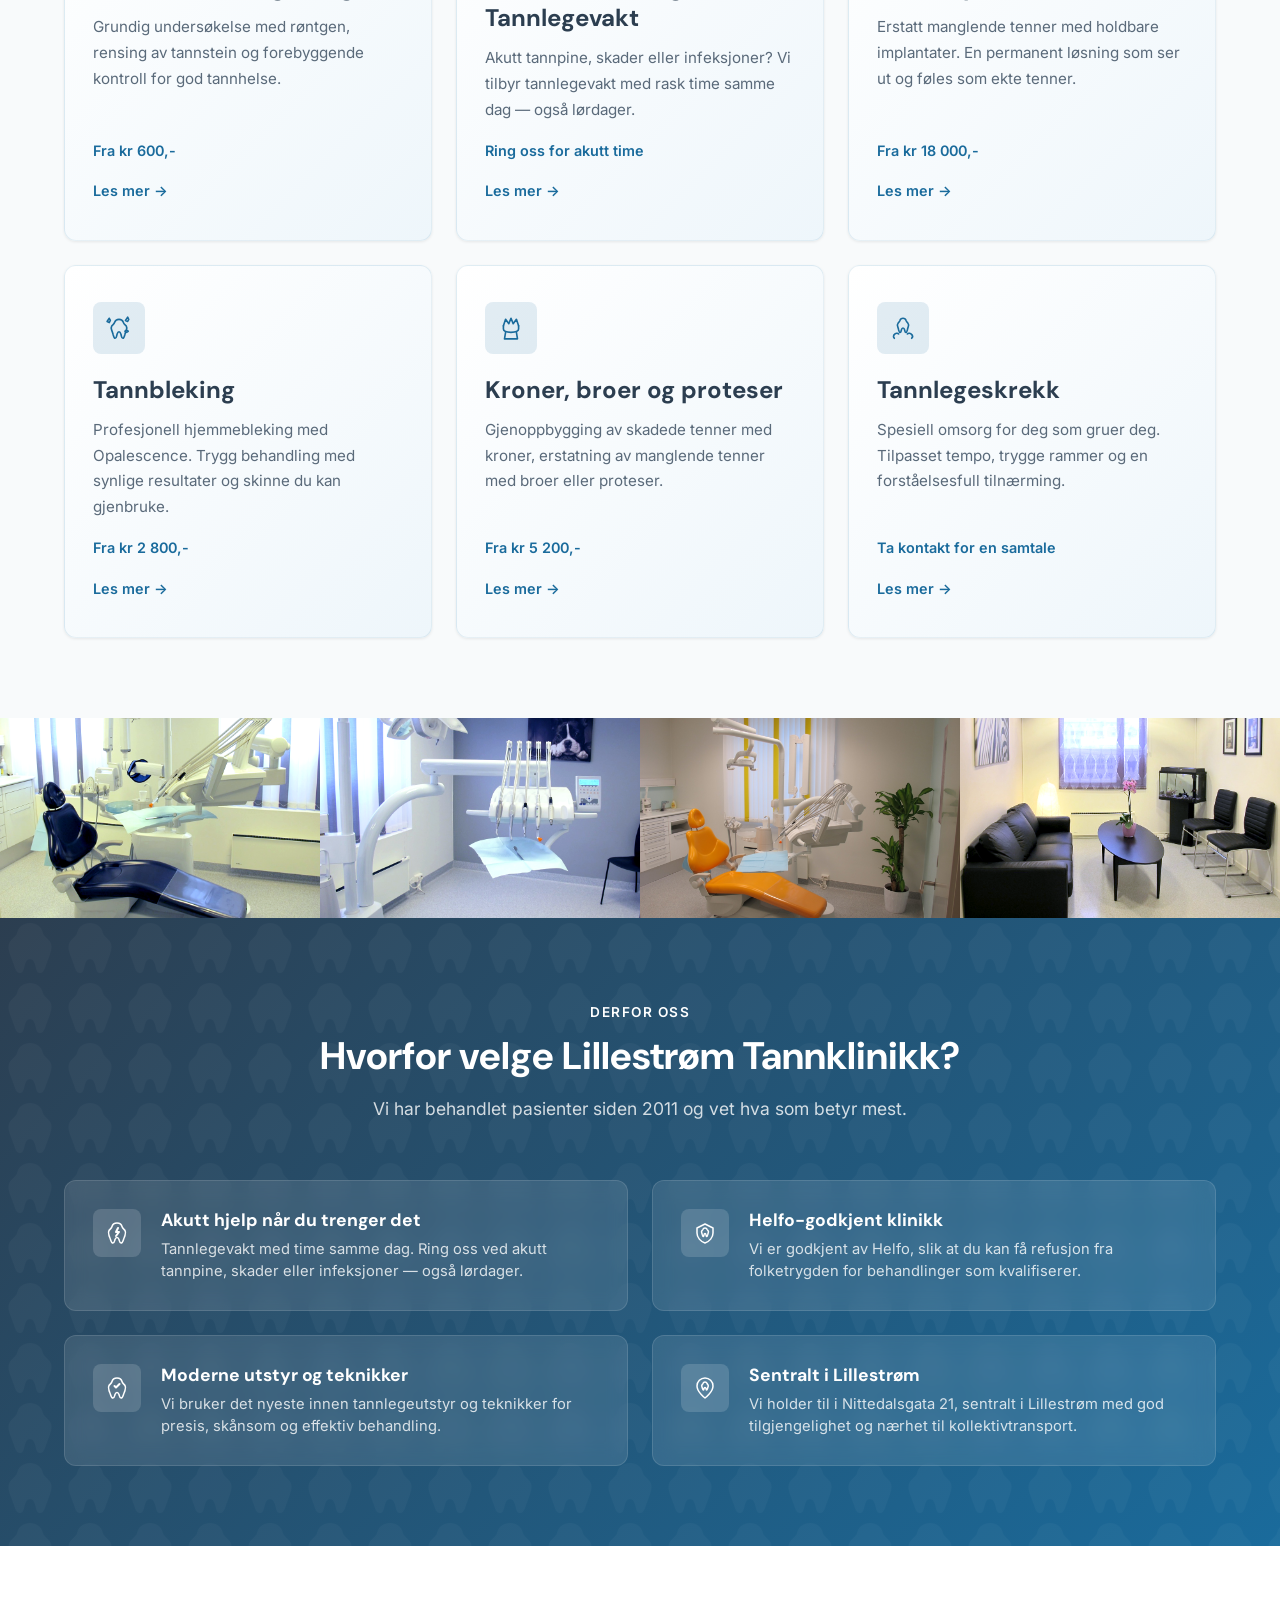
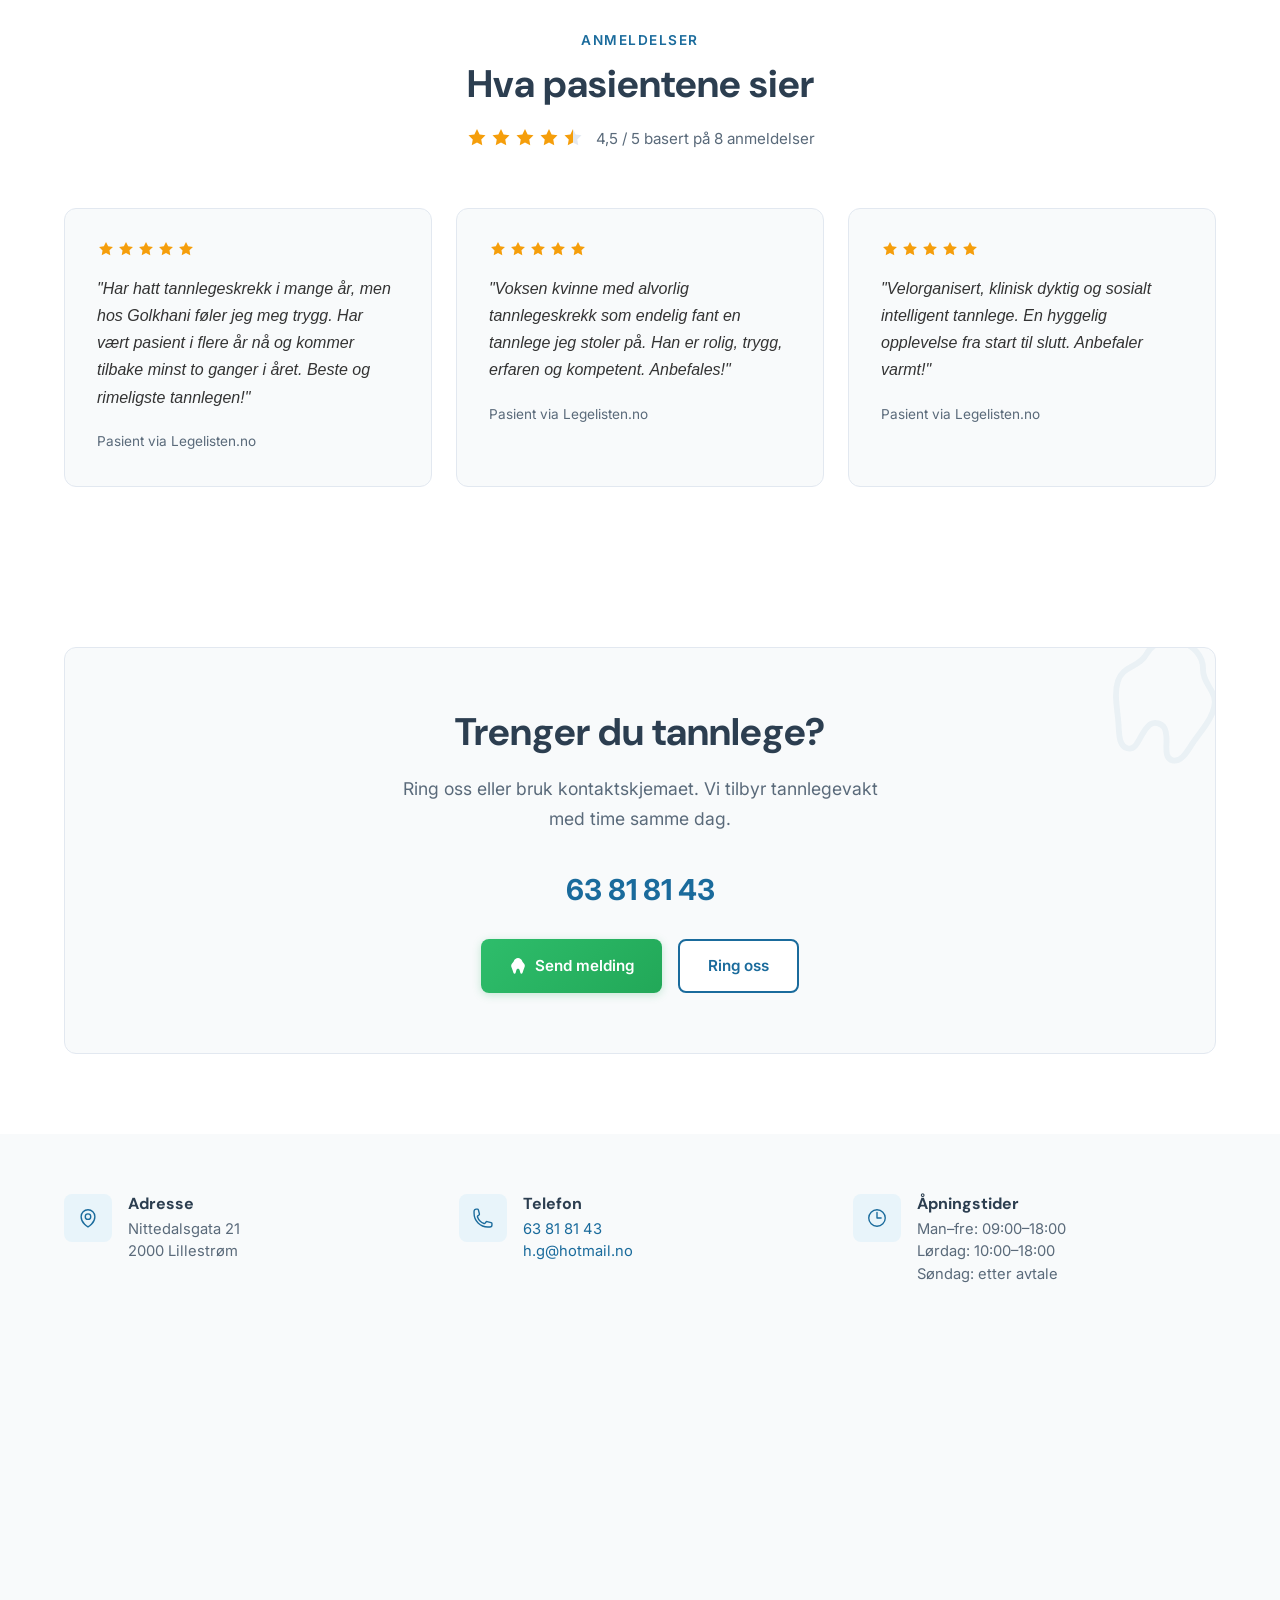
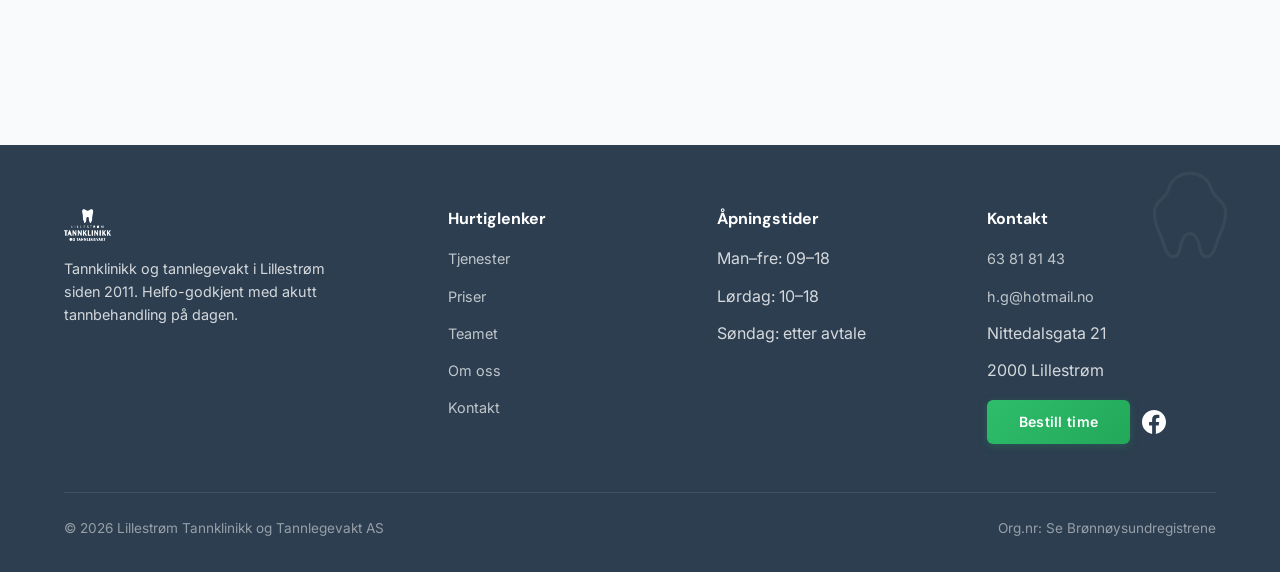
==== commit 5dc5dae3: "Move exterior photo to om-side gallery and kontakt besøk-kort, restore image strip - Restore om-side" ====
--- a/index.html
+++ b/index.html
@@ -225,10 +225,10 @@
   <!-- ===== IMAGE STRIP ===== -->
   <section class="image-strip">
     <div class="image-strip-grid">
-      <div class="image-strip-item"><img src="assets/images/klinikk-utside.png" alt="Lillestrøm Tannklinikk — utsiden av klinikken" loading="lazy"></div>
       <div class="image-strip-item"><img src="assets/images/klinikk-5.png" alt="Behandlingsrom" loading="lazy"></div>
       <div class="image-strip-item"><img src="assets/images/klinikk-6.png" alt="Tannlegeutstyr" loading="lazy"></div>
       <div class="image-strip-item"><img src="assets/images/klinikk-9.png" alt="Behandlingsrom" loading="lazy"></div>
+      <div class="image-strip-item"><img src="assets/images/klinikk-7.png" alt="Venterom" loading="lazy"></div>
     </div>
   </section>
 
--- a/style.css
+++ b/style.css
@@ -2302,6 +2302,21 @@
   color: var(--text-light);
 }
 
+.contact-quick-card--image {
+  padding: 0;
+  overflow: hidden;
+}
+
+.contact-quick-img {
+  width: 100%;
+  height: 140px;
+  object-fit: cover;
+}
+
+.contact-quick-card-body {
+  padding: 20px 24px 24px;
+}
+
 /* ===== CONTACT FORM CARD ===== */
 .contact-form-card {
   background: var(--white);
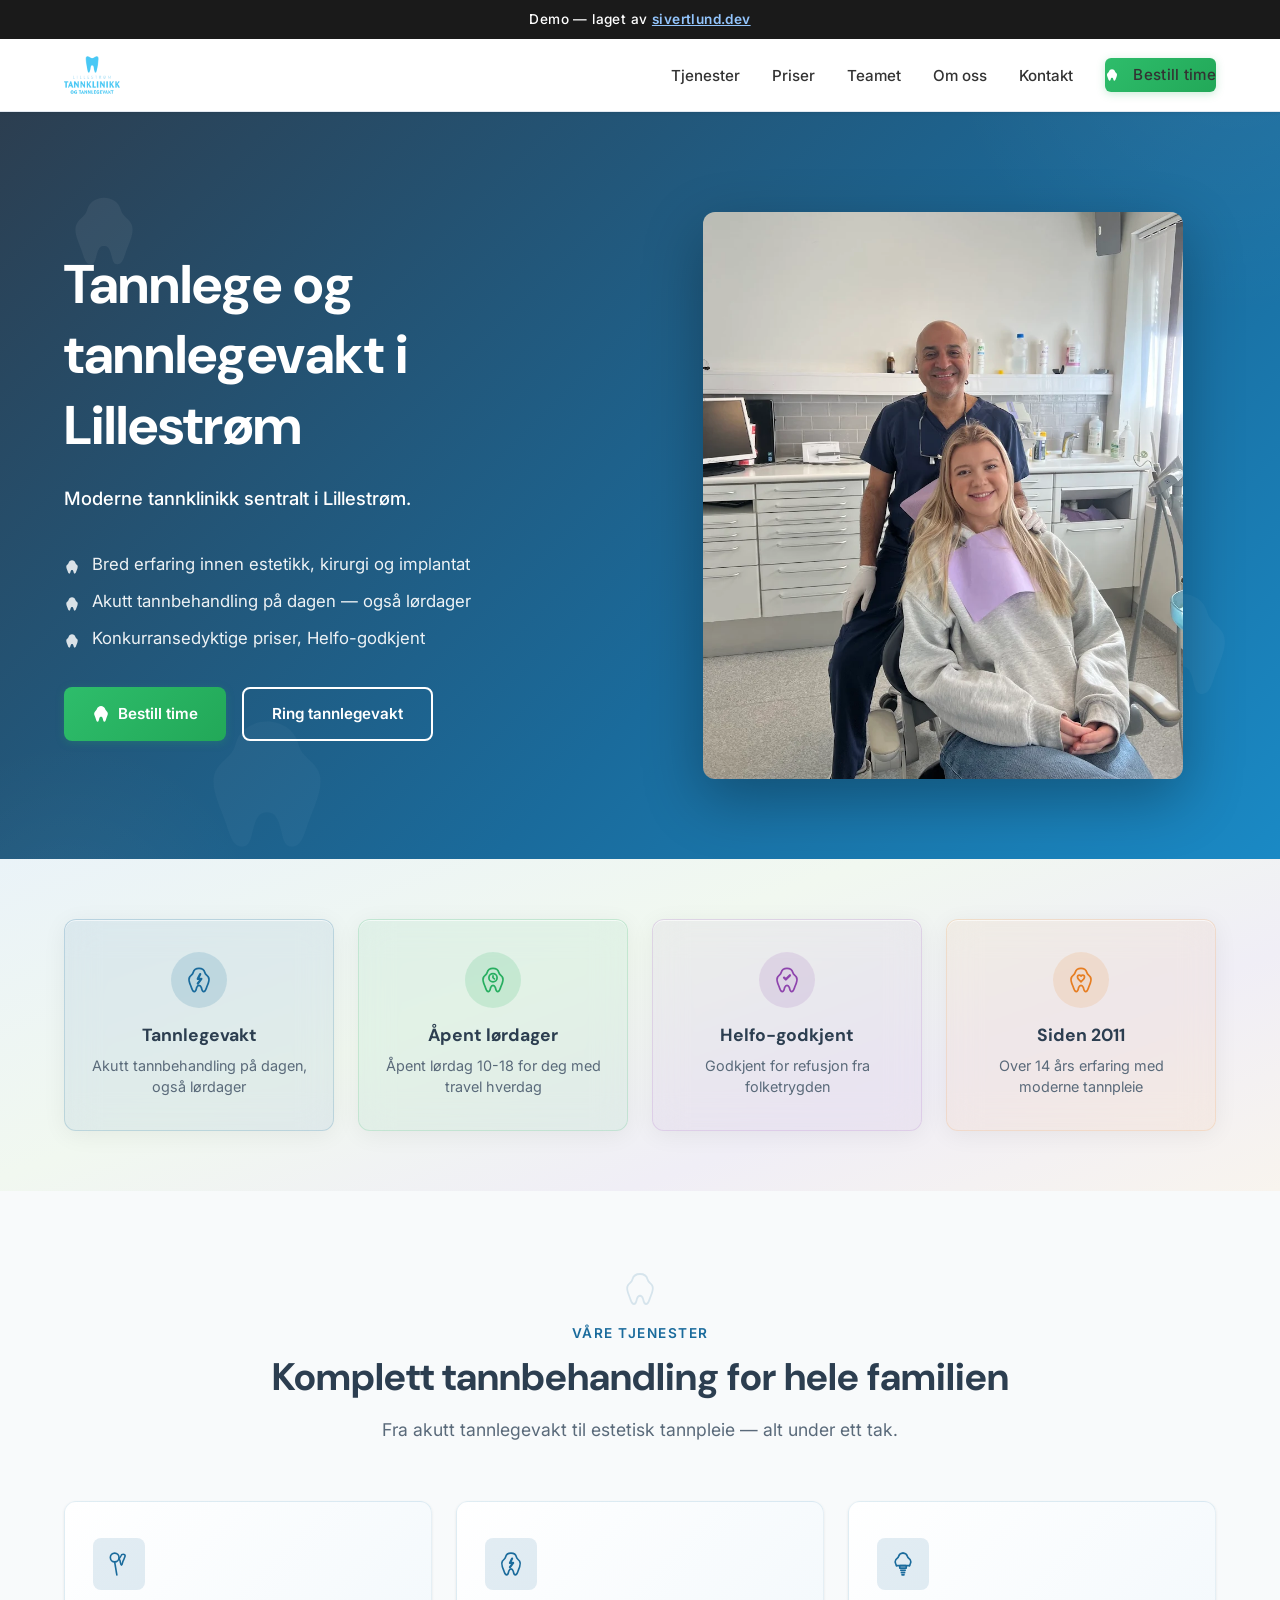
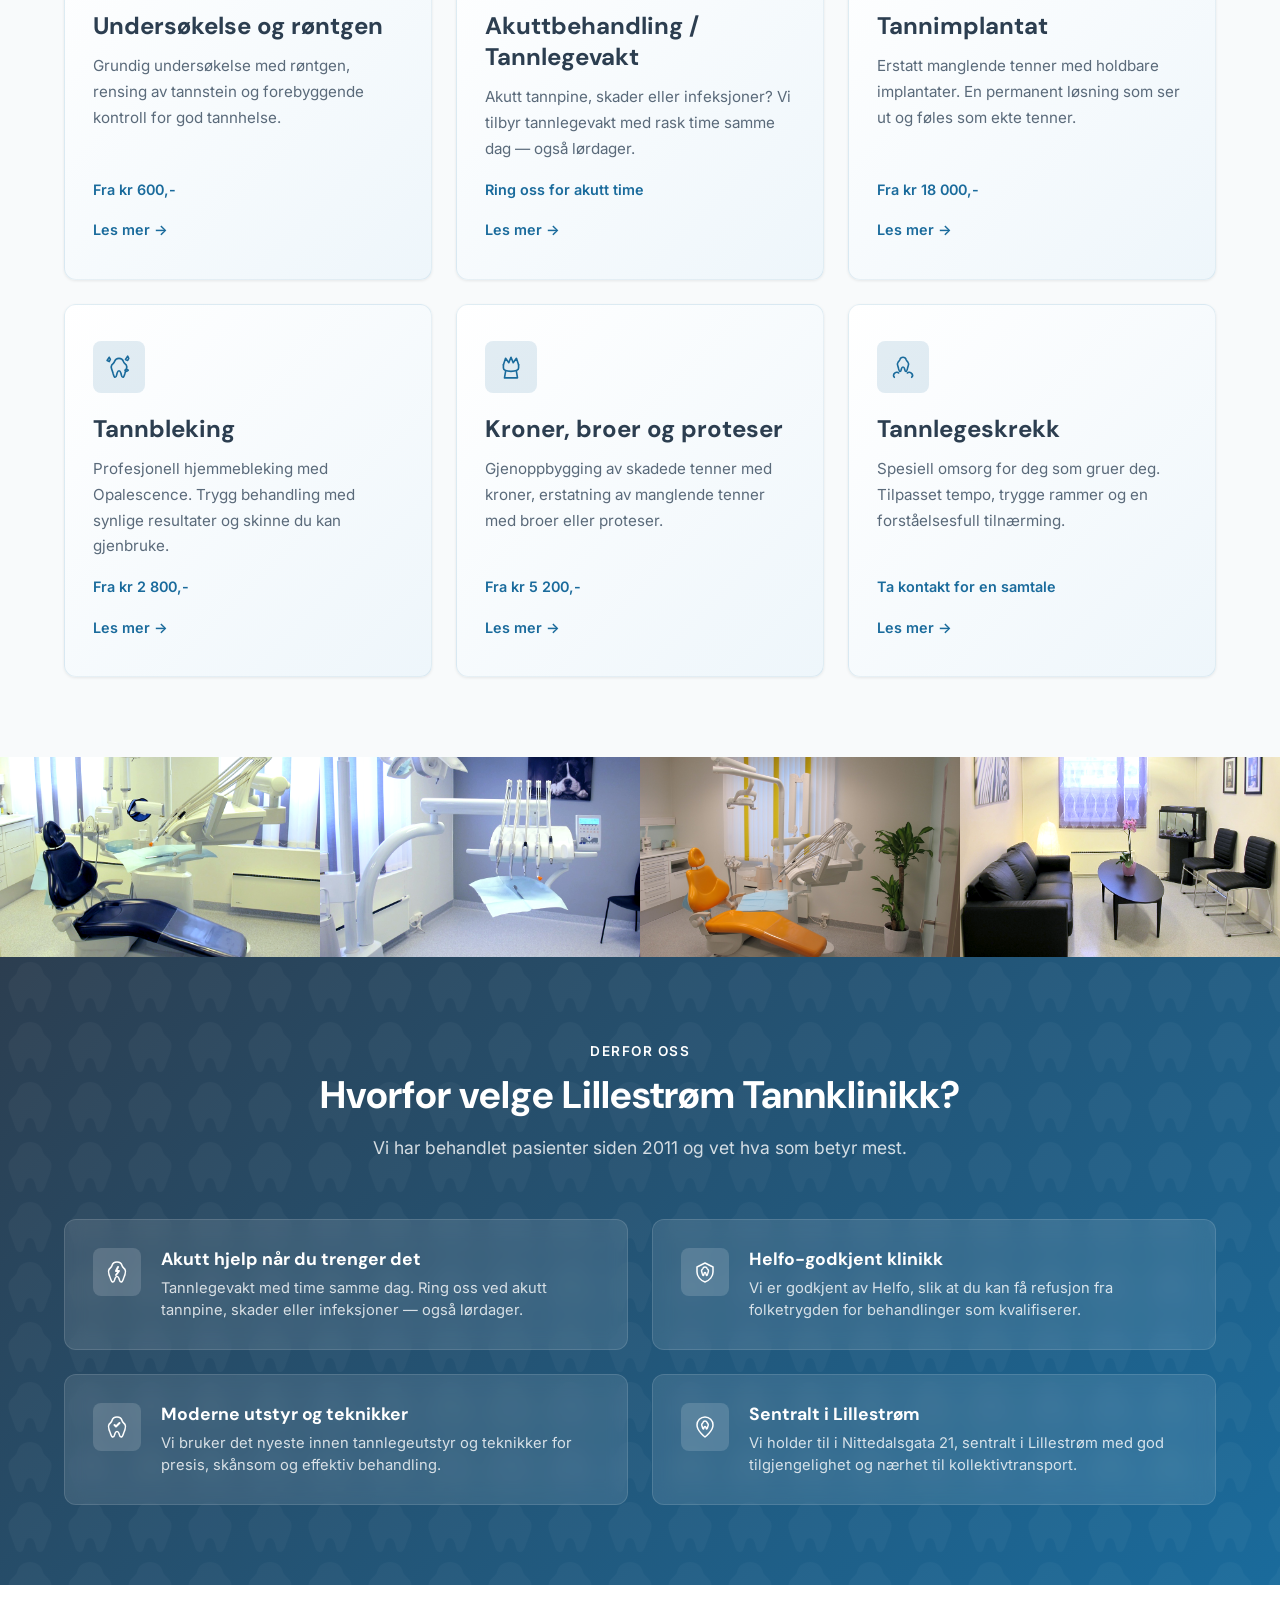
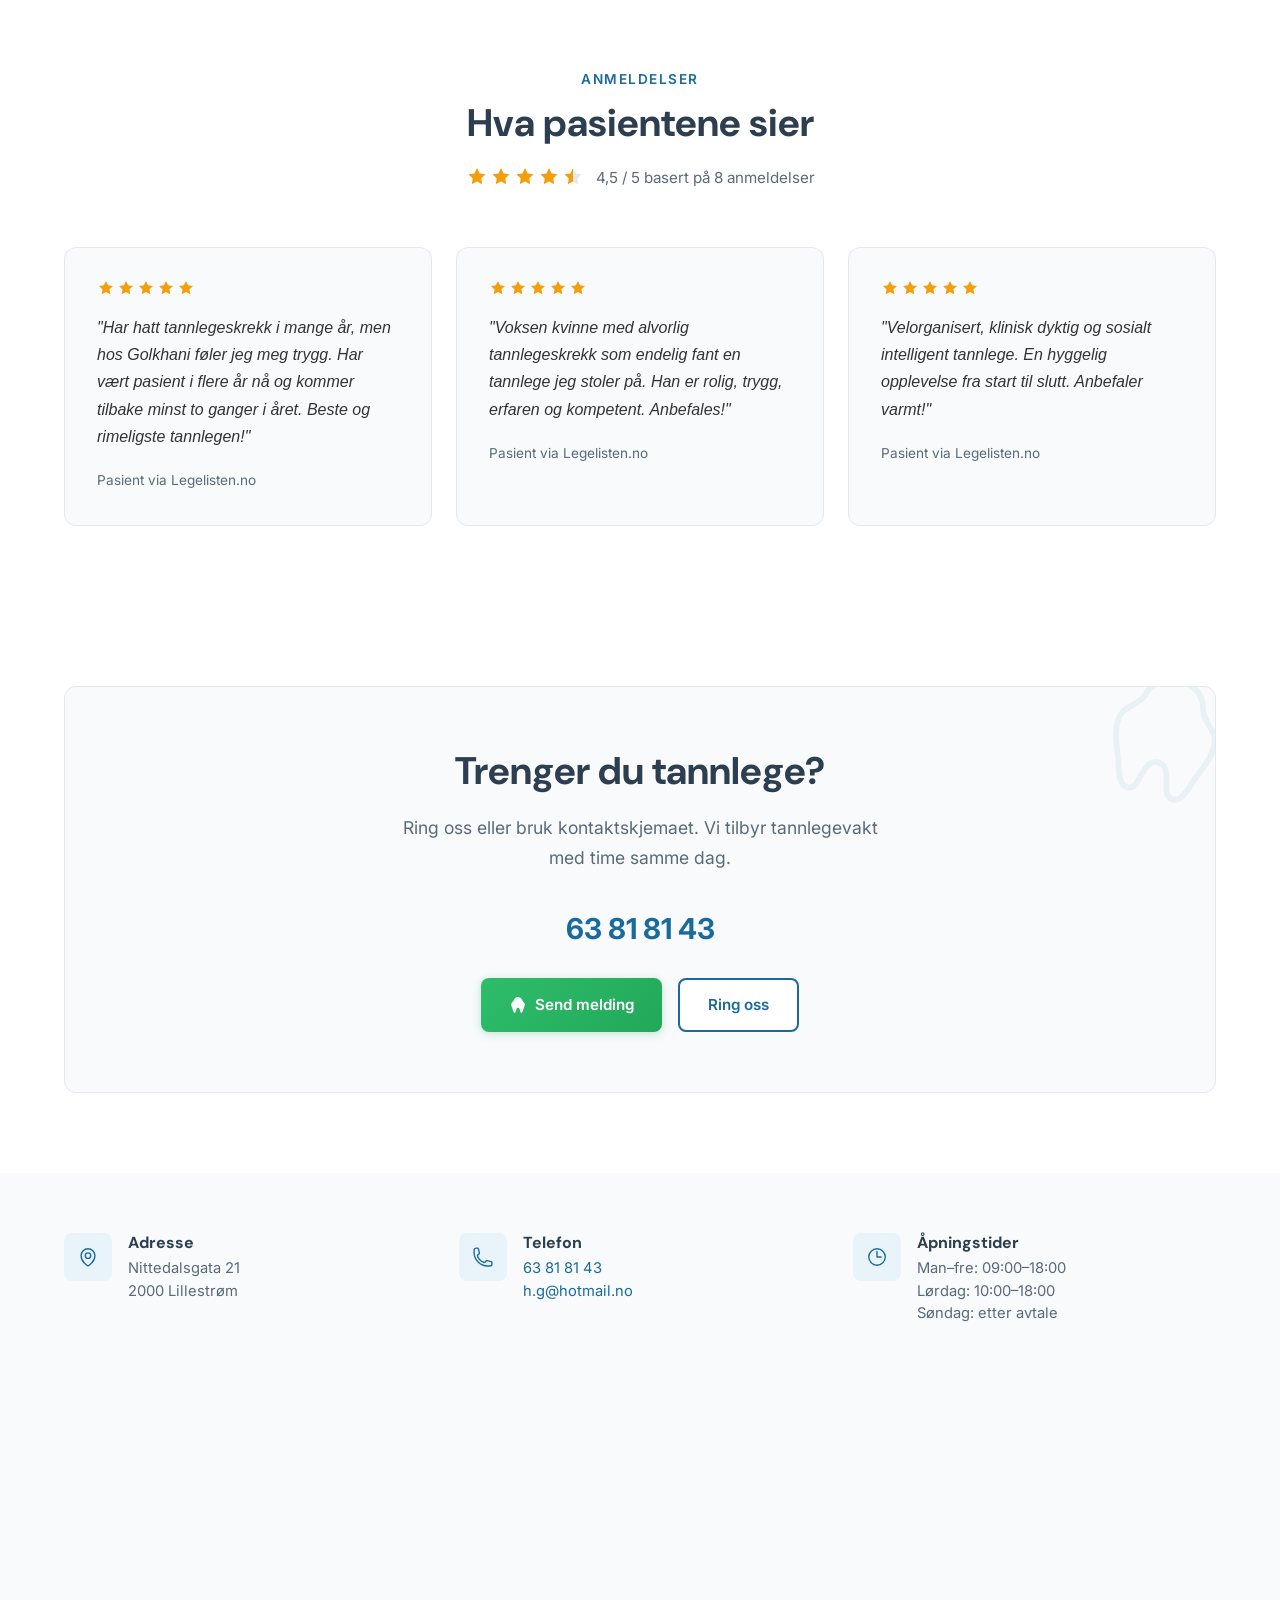
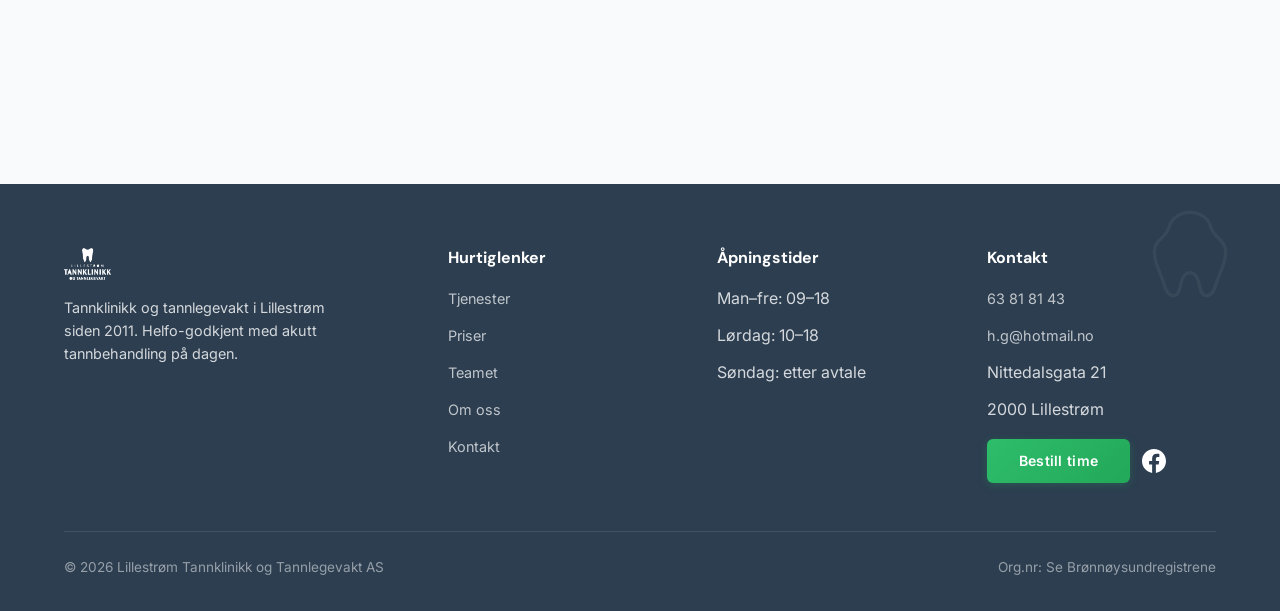
==== commit fd145bf6: "Add demo watermark banner to all pages Sticky dark banner at the top: "Demo — laget av sivertlund.de" ====
--- a/index.html
+++ b/index.html
@@ -49,6 +49,9 @@
 </head>
 <body>
 
+  <!-- ===== DEMO BANNER ===== -->
+  <div class="demo-banner">Demo — laget av <a href="https://sivertlund.dev" target="_blank" rel="noopener">sivertlund.dev</a></div>
+
   <!-- ===== HEADER ===== -->
   <header class="header">
     <div class="container">
--- a/style.css
+++ b/style.css
@@ -75,6 +75,29 @@
   padding: 80px 0;
 }
 
+/* ===== DEMO BANNER ===== */
+.demo-banner {
+  background: #1a1a1a;
+  color: #fff;
+  text-align: center;
+  padding: 8px 16px;
+  font-size: 0.85rem;
+  font-weight: 500;
+  letter-spacing: 0.03em;
+  z-index: 1100;
+  position: relative;
+}
+
+.demo-banner a {
+  color: #93c5fd;
+  text-decoration: underline;
+  font-weight: 600;
+}
+
+.demo-banner a:hover {
+  color: #bfdbfe;
+}
+
 /* ===== HEADER / NAV ===== */
 .header {
   position: sticky;
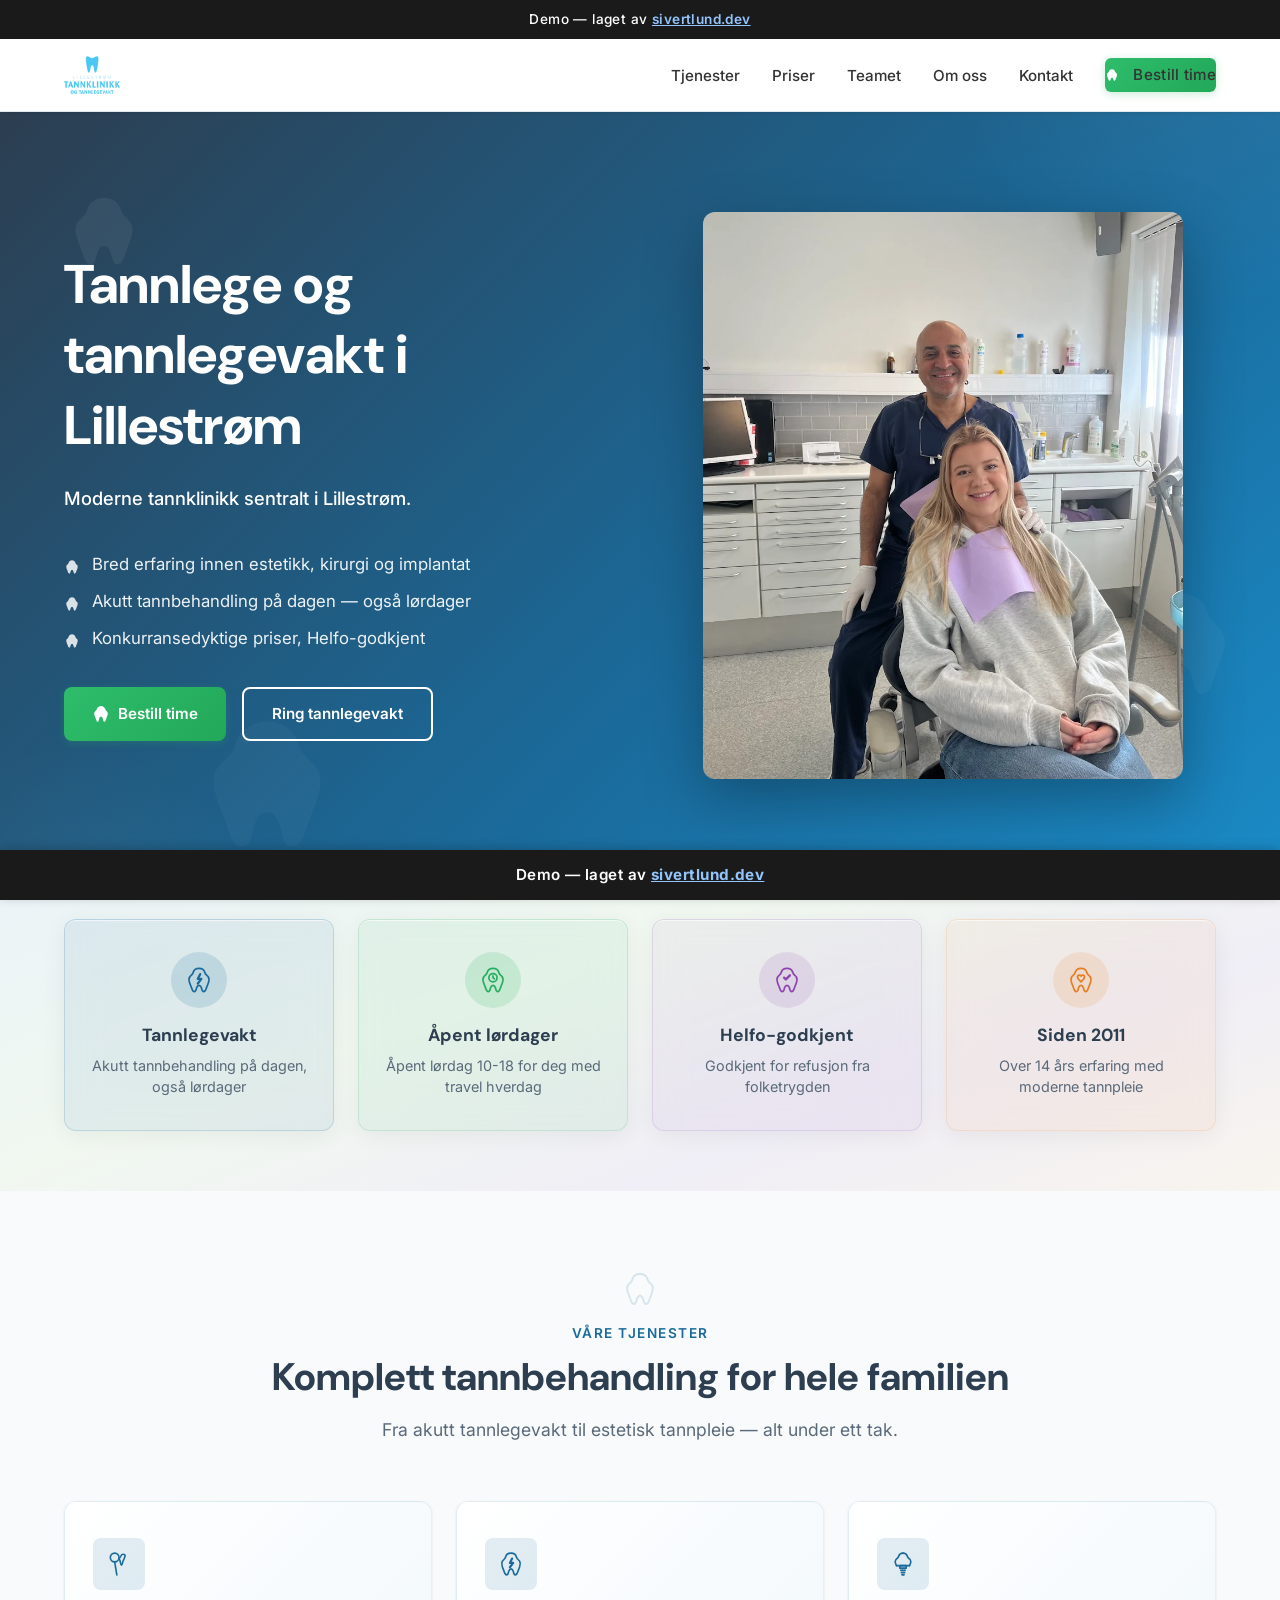
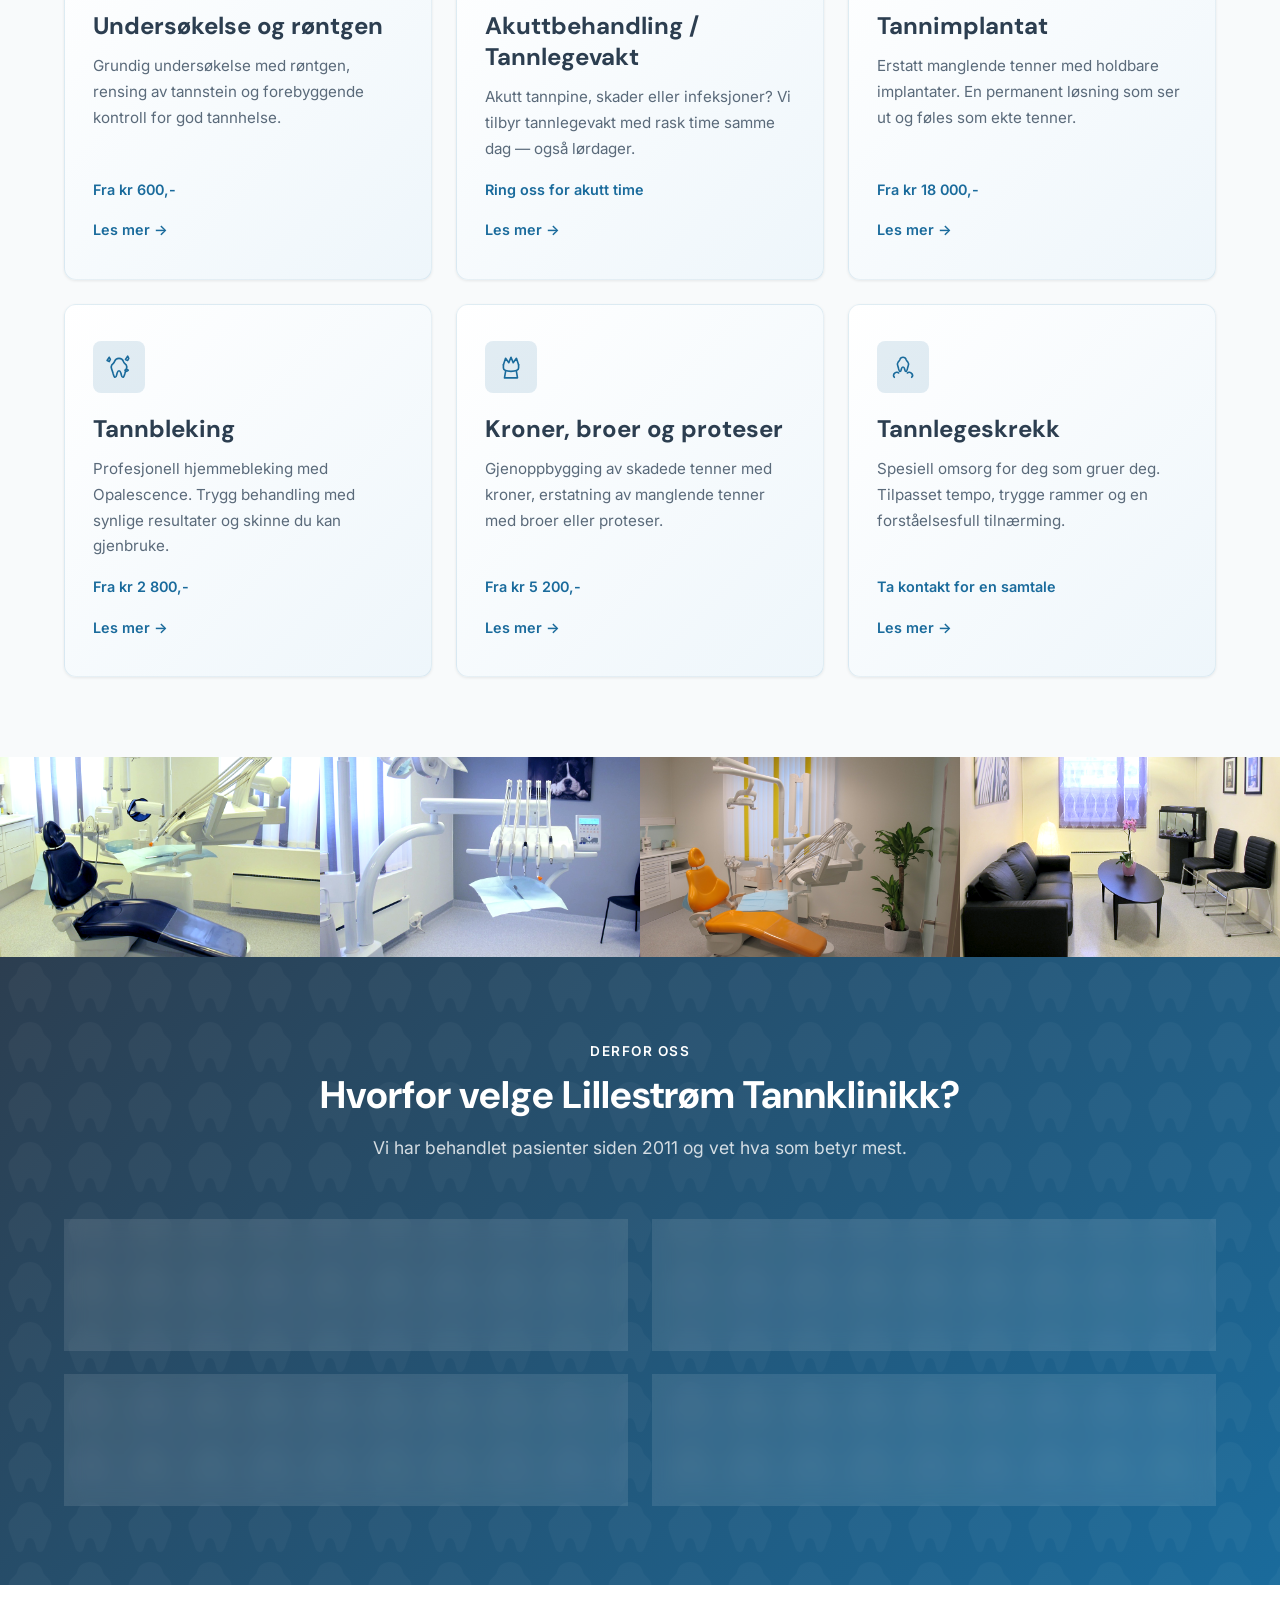
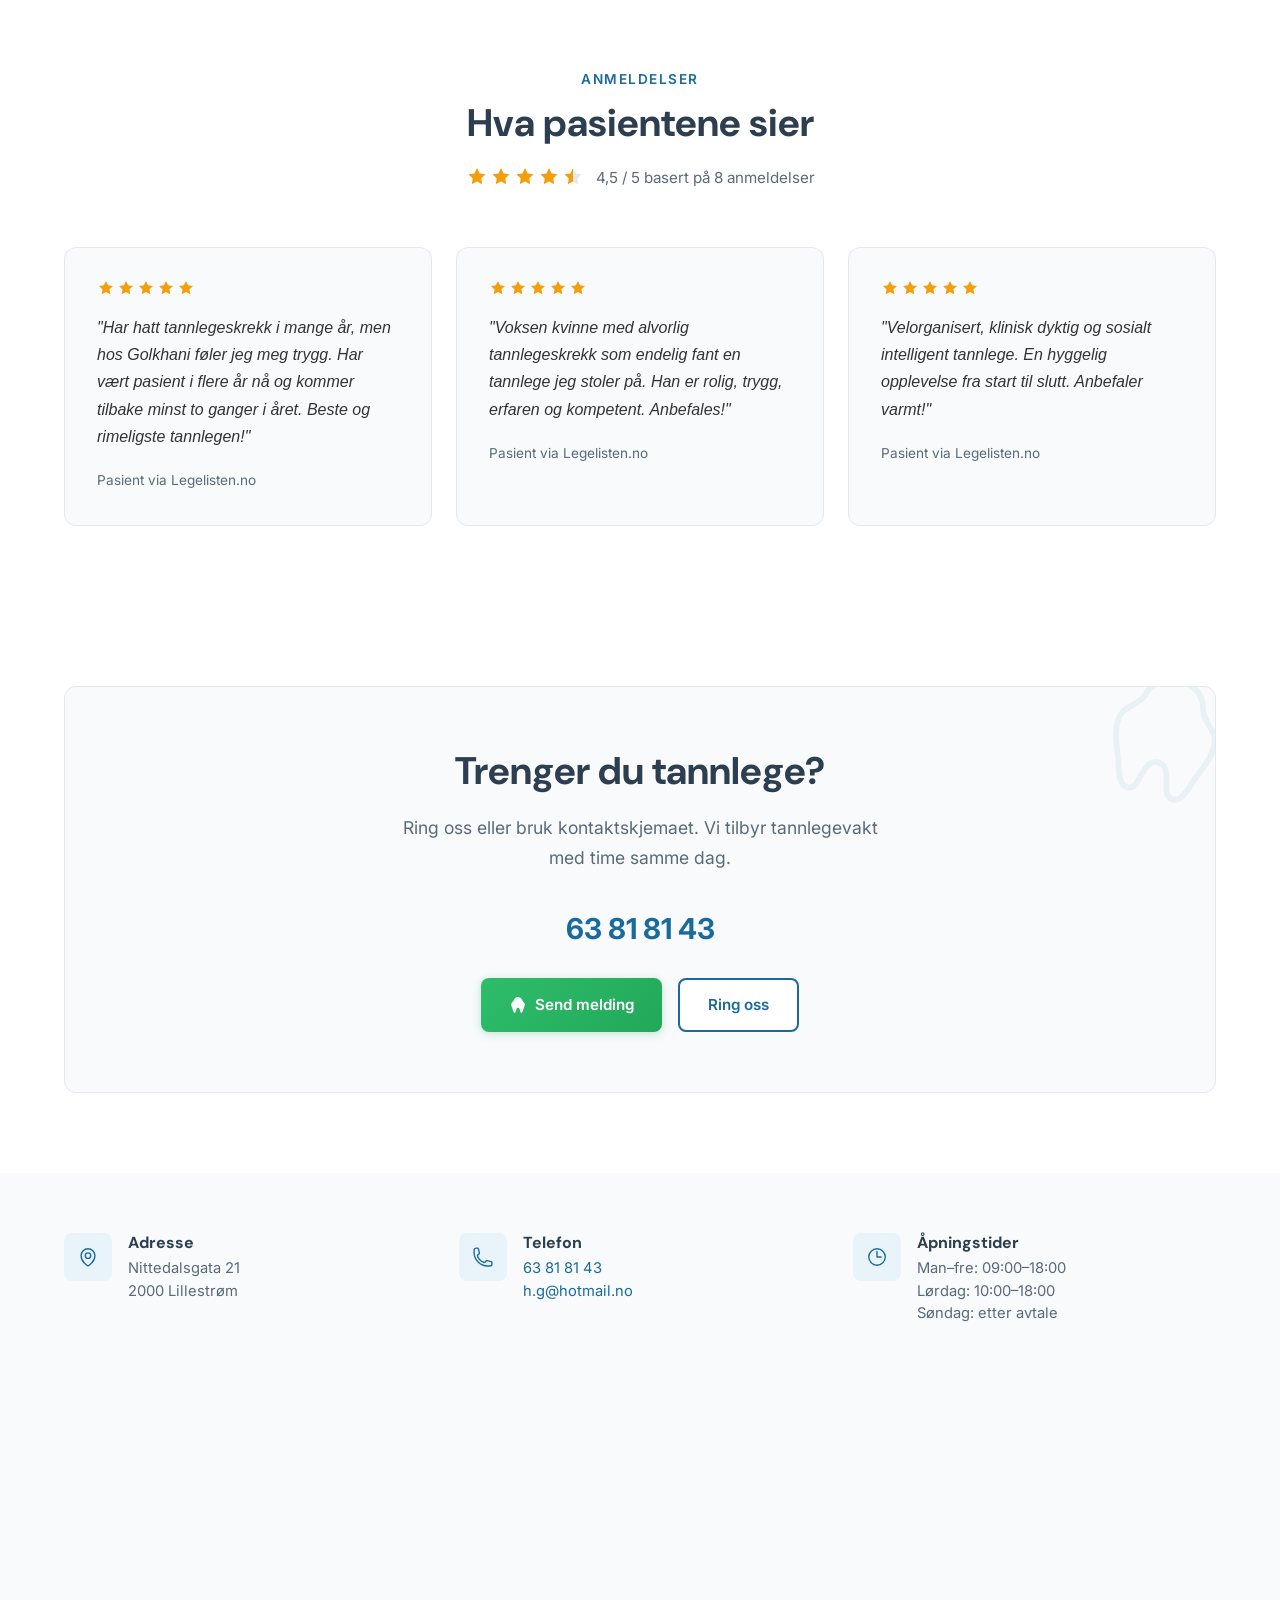
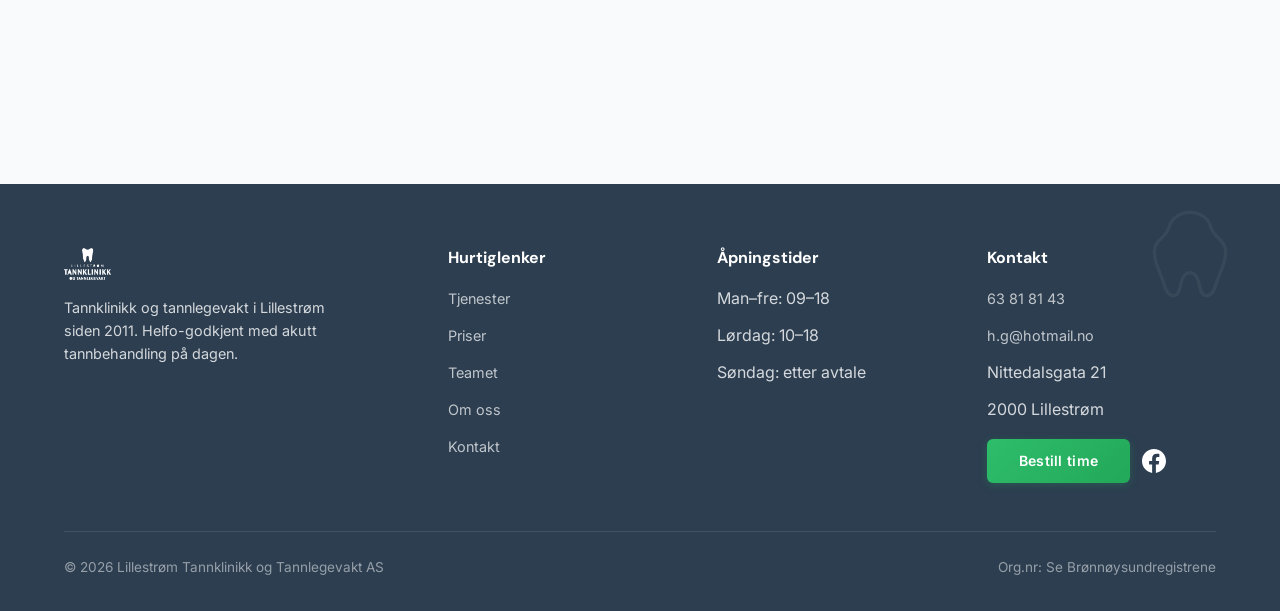
==== commit 08f09094: "Add fixed demo banner at bottom of all pages Sticky bottom bar always visible while scrolling, large" ====
--- a/index.html
+++ b/index.html
@@ -461,6 +461,9 @@
     </div>
   </footer>
 
+  <!-- ===== DEMO BANNER STICKY ===== -->
+  <div class="demo-banner-sticky">Demo — laget av <a href="https://sivertlund.dev" target="_blank" rel="noopener">sivertlund.dev</a></div>
+
   <script src="main.js"></script>
 </body>
 </html>
--- a/style.css
+++ b/style.css
@@ -98,6 +98,32 @@
   color: #bfdbfe;
 }
 
+.demo-banner-sticky {
+  position: fixed;
+  bottom: 0;
+  left: 0;
+  right: 0;
+  z-index: 1100;
+  background: #1a1a1a;
+  color: #fff;
+  text-align: center;
+  padding: 12px 16px;
+  font-size: 0.95rem;
+  font-weight: 600;
+  letter-spacing: 0.03em;
+  box-shadow: 0 -2px 10px rgba(0,0,0,0.2);
+}
+
+.demo-banner-sticky a {
+  color: #93c5fd;
+  text-decoration: underline;
+  font-weight: 700;
+}
+
+.demo-banner-sticky a:hover {
+  color: #bfdbfe;
+}
+
 /* ===== HEADER / NAV ===== */
 .header {
   position: sticky;
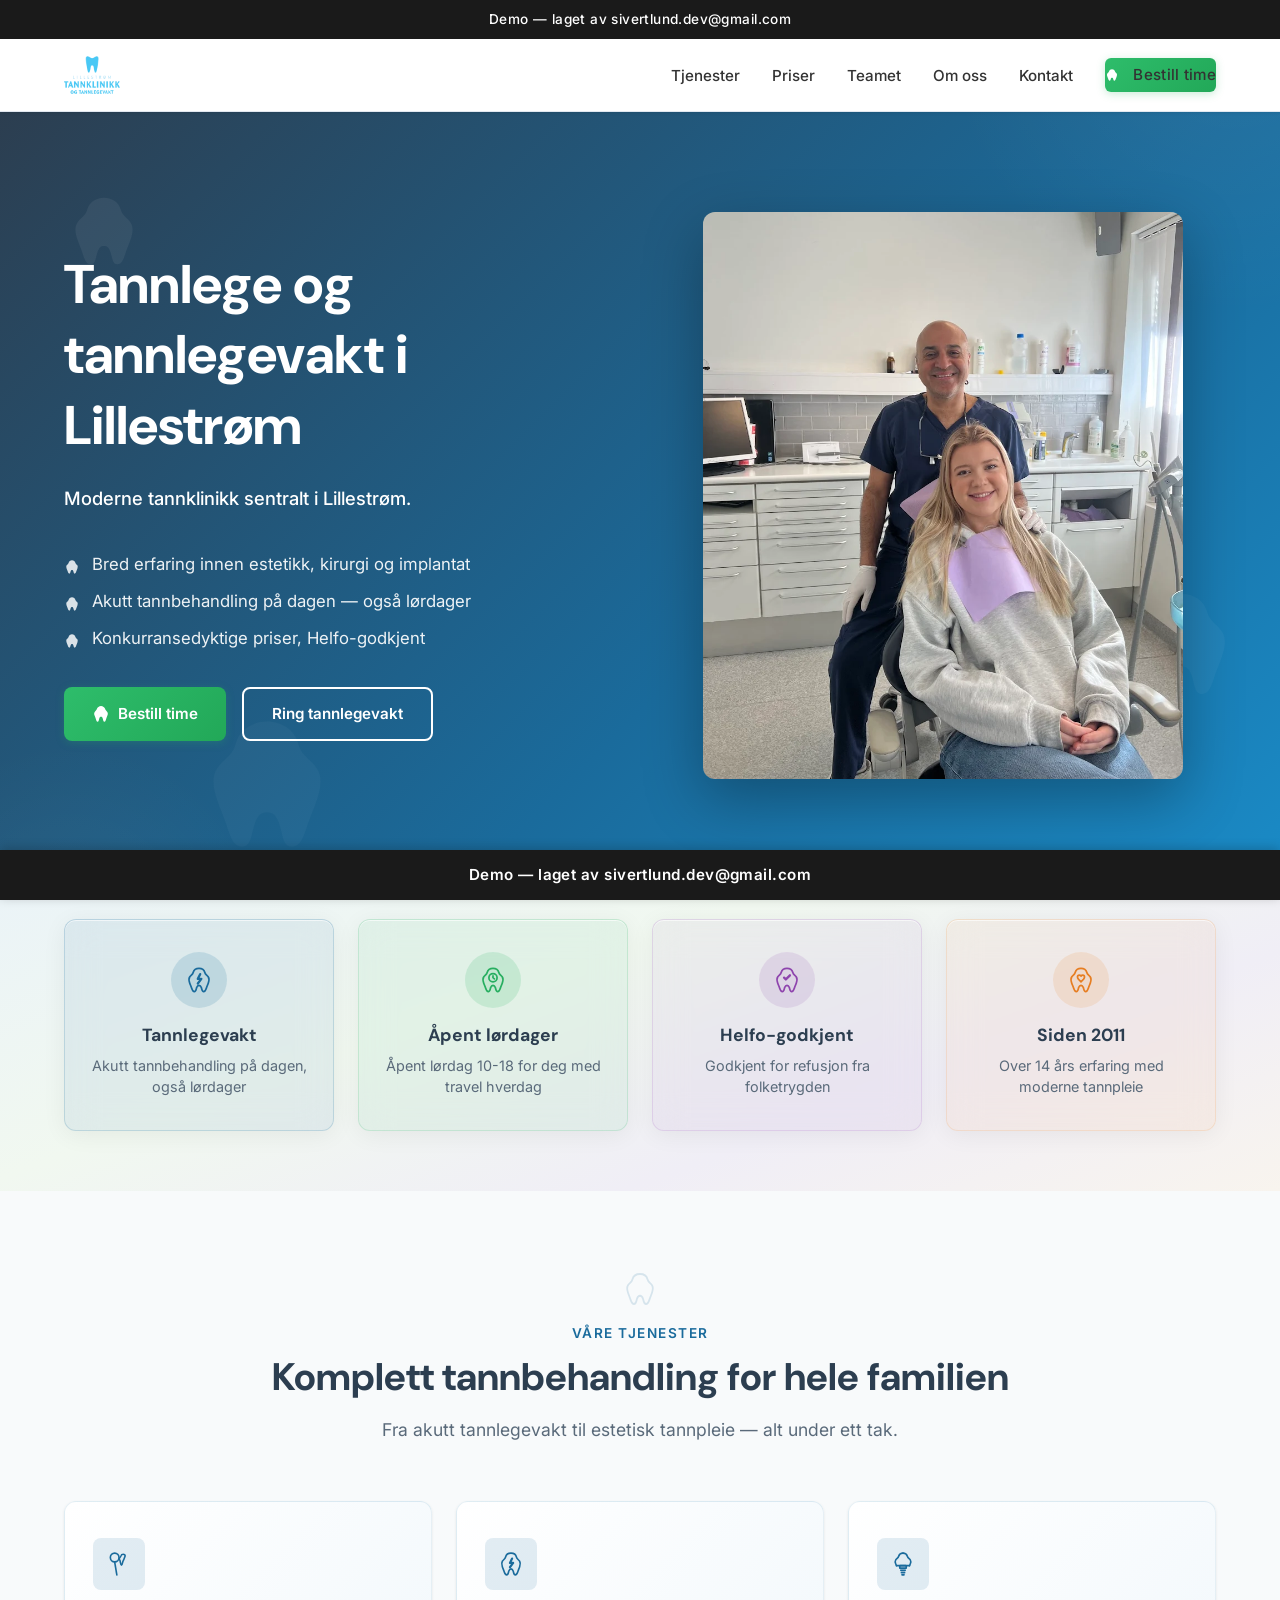
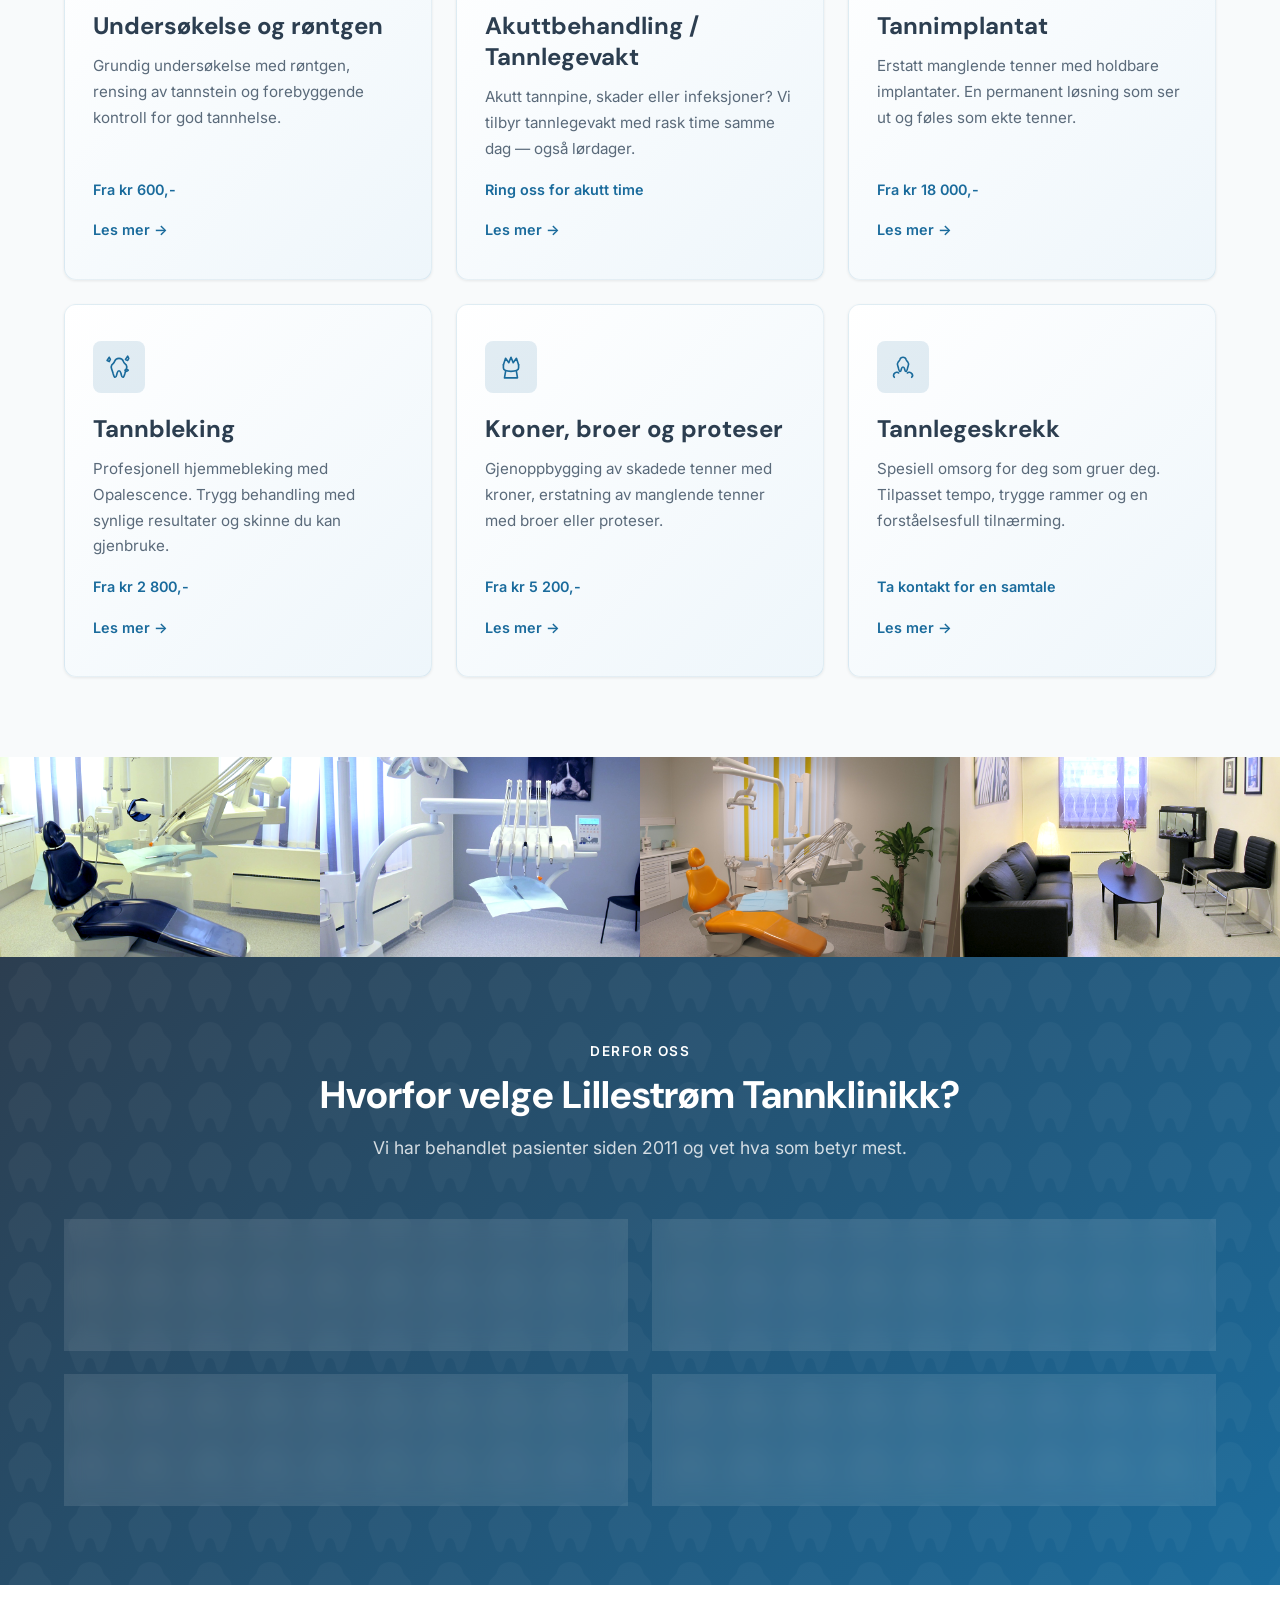
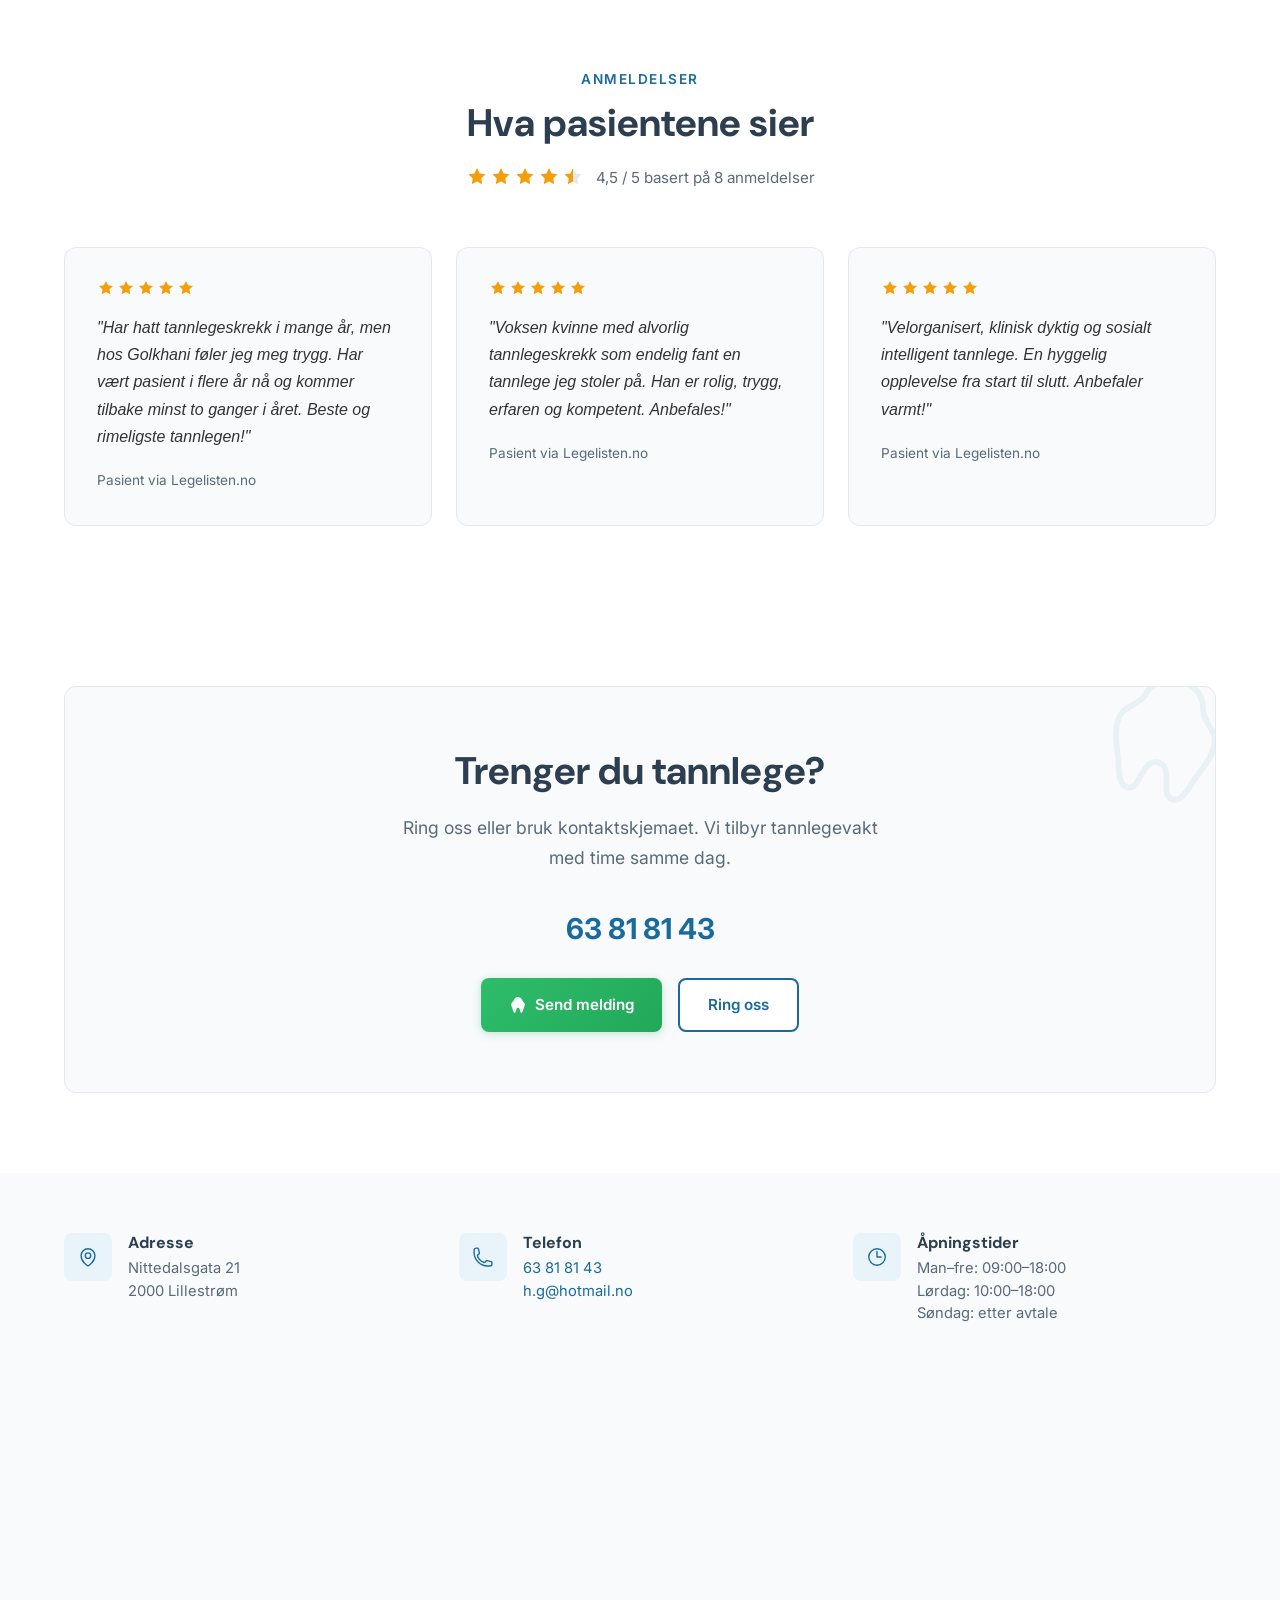
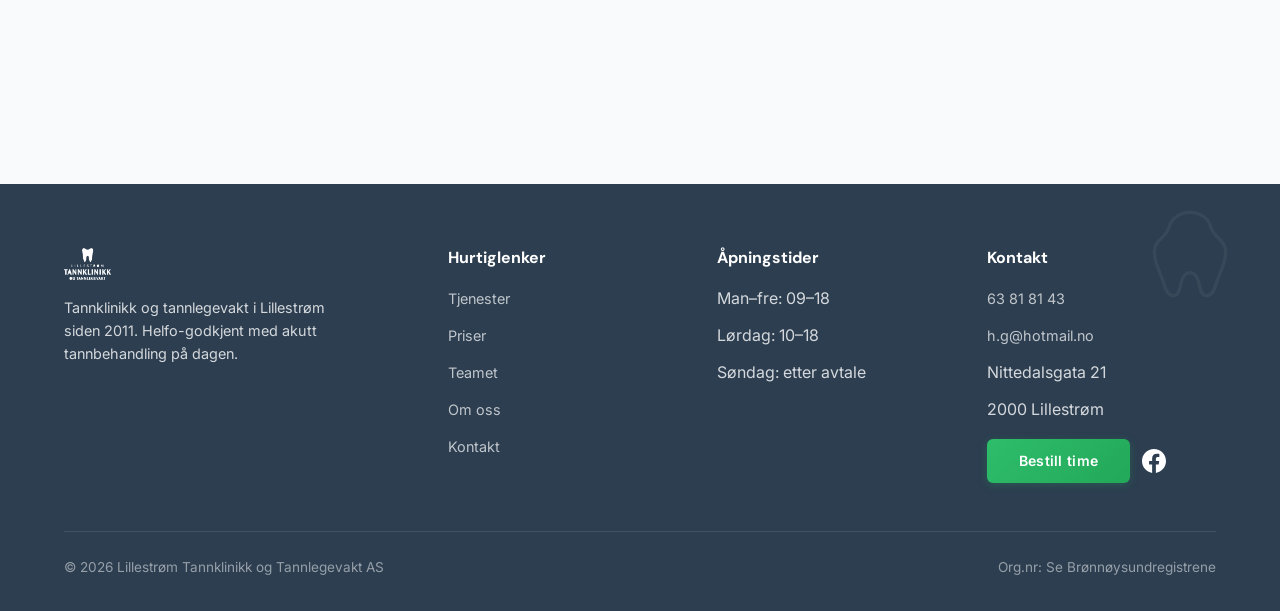
==== commit dd4be5fb: "Update demo banner text to show email instead of link Co-Authored-By: Claude Opus 4.6 (1M context) <" ====
--- a/index.html
+++ b/index.html
@@ -50,7 +50,7 @@
 <body>
 
   <!-- ===== DEMO BANNER ===== -->
-  <div class="demo-banner">Demo — laget av <a href="https://sivertlund.dev" target="_blank" rel="noopener">sivertlund.dev</a></div>
+  <div class="demo-banner">Demo — laget av sivertlund.dev@gmail.com</div>
 
   <!-- ===== HEADER ===== -->
   <header class="header">
@@ -462,7 +462,7 @@
   </footer>
 
   <!-- ===== DEMO BANNER STICKY ===== -->
-  <div class="demo-banner-sticky">Demo — laget av <a href="https://sivertlund.dev" target="_blank" rel="noopener">sivertlund.dev</a></div>
+  <div class="demo-banner-sticky">Demo — laget av sivertlund.dev@gmail.com</div>
 
   <script src="main.js"></script>
 </body>
